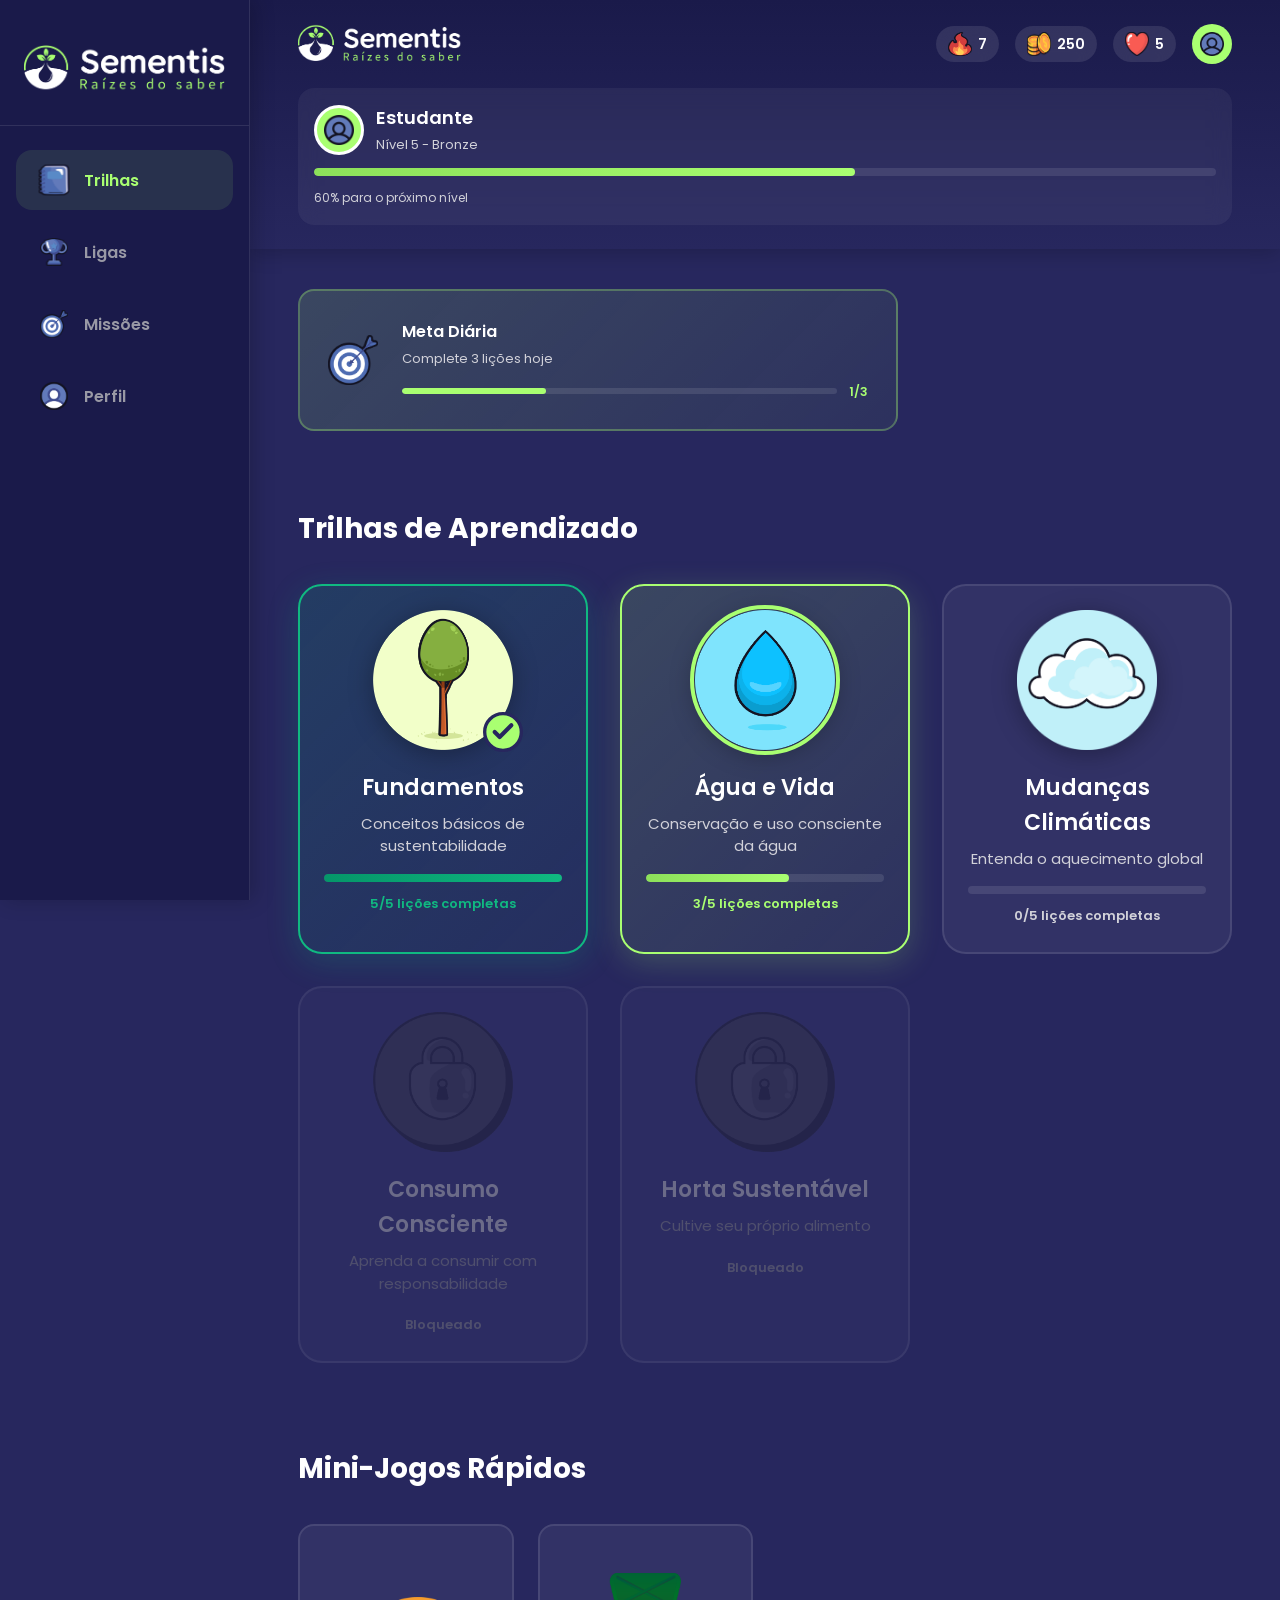
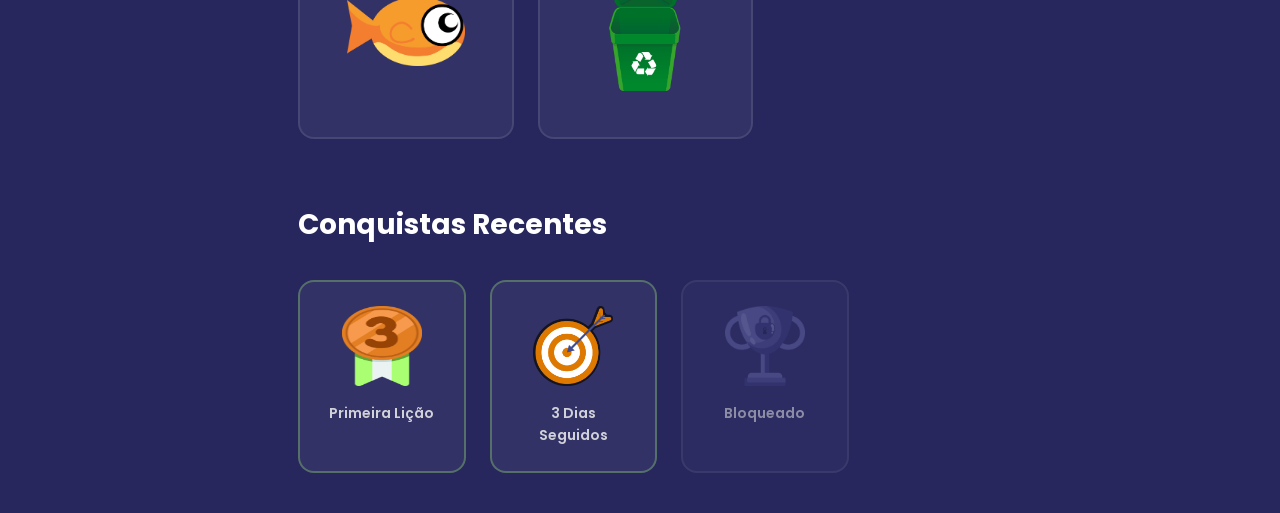
==== home.html @ 1218683c "Implement trilhas view within modules - complete navigation hierarchy Co-authored-by: wtomendes <201" ====
<!DOCTYPE html>
<html lang="pt-BR">
<head>
    <meta charset="UTF-8">
    <meta name="viewport" content="width=device-width, initial-scale=1.0">
    <title>Sementis - Trilhas de Aprendizado</title>
    <link rel="stylesheet" href="css/styles.css">
    <link rel="stylesheet" href="css/home.css">
    <link href="https://fonts.googleapis.com/css2?family=Poppins:wght@300;400;500;600;700;800&display=swap" rel="stylesheet">
</head>
<body class="home-page">
    <!-- Header -->
    <header class="home-header">
        <div class="header-top">
            <img src="assets/brand/logo_sementis_branco.png" alt="Sementis Logo" class="header-logo">
            <div class="user-stats">
                <div class="stat-item">
                    <img src="assets/icons/icone_sequencia_fogo.png" alt="Sequência" class="stat-icon">
                    <span class="stat-value">7</span>
                </div>
                <div class="stat-item">
                    <img src="assets/icons/icone_moeda.png" alt="Moedas" class="stat-icon">
                    <span class="stat-value">250</span>
                </div>
                <div class="stat-item">
                    <img src="assets/icons/icone_vida.png" alt="Vidas" class="stat-icon">
                    <span class="stat-value">5</span>
                </div>
                <button class="profile-btn">
                    <img src="assets/icons/icone_usuario.png" alt="Perfil">
                </button>
            </div>
        </div>

        <div class="user-progress">
            <div class="user-info">
                <div class="user-avatar">
                    <img src="assets/icons/icone_usuario.png" alt="Avatar">
                </div>
                <div class="user-details">
                    <h2 class="user-name">Estudante</h2>
                    <p class="user-level">Nível 5 - Bronze</p>
                </div>
            </div>
            <div class="progress-bar">
                <div class="progress-fill" style="width: 60%"></div>
            </div>
            <span class="progress-text">60% para o próximo nível</span>
        </div>
    </header>

    <!-- Main Content -->
    <main class="home-content">
        <!-- Modules View (shown when clicking Trilhas) -->
        <div class="modules-view" style="display: none;">
            <div class="modules-header">
                <button class="back-btn" onclick="showHomeView()">
                    <svg width="24" height="24" viewBox="0 0 24 24" fill="none" stroke="currentColor" stroke-width="2">
                        <path d="M19 12H5M12 19l-7-7 7-7"/>
                    </svg>
                </button>
                <h1 class="modules-title">Escolha um Módulo</h1>
            </div>
            <div class="modules-grid">
                <!-- Module 1: Básico -->
                <div class="module-card" data-module="basico">
                    <div class="module-icon-wrapper">
                        <img src="assets/tarefas/tarefa_basico1.png" alt="Básico" class="module-icon">
                    </div>
                    <h3 class="module-title">Fundamentos</h3>
                    <p class="module-description">Conceitos básicos de sustentabilidade</p>
                    <div class="module-progress">
                        <div class="module-progress-bar">
                            <div class="module-progress-fill" style="width: 100%"></div>
                        </div>
                        <span class="module-progress-text">5/5 lições completas</span>
                    </div>
                </div>

                <!-- Module 2: Água -->
                <div class="module-card active" data-module="agua">
                    <div class="module-icon-wrapper">
                        <img src="assets/tarefas/tarefa_agua.png" alt="Água" class="module-icon">
                        <div class="module-pulse"></div>
                    </div>
                    <h3 class="module-title">Água e Vida</h3>
                    <p class="module-description">Conservação e uso consciente da água</p>
                    <div class="module-progress">
                        <div class="module-progress-bar">
                            <div class="module-progress-fill" style="width: 60%"></div>
                        </div>
                        <span class="module-progress-text">3/5 lições completas</span>
                    </div>
                </div>

                <!-- Module 3: Clima -->
                <div class="module-card" data-module="clima">
                    <div class="module-icon-wrapper">
                        <img src="assets/tarefas/tarefa_clima.png" alt="Clima" class="module-icon">
                    </div>
                    <h3 class="module-title">Mudanças Climáticas</h3>
                    <p class="module-description">Entenda o aquecimento global</p>
                    <div class="module-progress">
                        <div class="module-progress-bar">
                            <div class="module-progress-fill" style="width: 0%"></div>
                        </div>
                        <span class="module-progress-text">0/5 lições completas</span>
                    </div>
                </div>

                <!-- Module 4: Consumo Consciente -->
                <div class="module-card locked" data-module="consumo">
                    <div class="module-icon-wrapper">
                        <img src="assets/tarefas/tarefa_bloqueada.png" alt="Bloqueado" class="module-icon">
                    </div>
                    <h3 class="module-title">Consumo Consciente</h3>
                    <p class="module-description">Aprenda a consumir com responsabilidade</p>
                    <div class="module-progress">
                        <span class="module-progress-text locked-text">Bloqueado</span>
                    </div>
                </div>

                <!-- Module 5: Horta -->
                <div class="module-card locked" data-module="horta">
                    <div class="module-icon-wrapper">
                        <img src="assets/tarefas/tarefa_bloqueada.png" alt="Bloqueado" class="module-icon">
                    </div>
                    <h3 class="module-title">Horta Sustentável</h3>
                    <p class="module-description">Cultive seu próprio alimento</p>
                    <div class="module-progress">
                        <span class="module-progress-text locked-text">Bloqueado</span>
                    </div>
                </div>
            </div>
        </div>

        <!-- Trilhas View (shown when clicking a module) -->
        <div class="trilhas-view" style="display: none;">
            <div class="trilhas-header">
                <button class="back-btn" onclick="showModulesView()">
                    <svg width="24" height="24" viewBox="0 0 24 24" fill="none" stroke="currentColor" stroke-width="2">
                        <path d="M19 12H5M12 19l-7-7 7-7"/>
                    </svg>
                </button>
                <h1 class="trilhas-title" id="trilhasTitle">Água e Vida</h1>
            </div>
            <p class="trilhas-subtitle">Escolha uma trilha de aprendizado</p>

            <div class="trilhas-grid" id="trilhasGrid">
                <!-- Trilhas will be dynamically loaded here based on the selected module -->
            </div>
        </div>

        <!-- Trail Detail View (shown when clicking a trilha) -->
        <div class="trail-detail-view" style="display: none;">
            <div class="trail-detail-header">
                <button class="back-btn" onclick="goBackFromTrailDetail()">
                    <svg width="24" height="24" viewBox="0 0 24 24" fill="none" stroke="currentColor" stroke-width="2">
                        <path d="M19 12H5M12 19l-7-7 7-7"/>
                    </svg>
                </button>
                <h1 class="trail-detail-title" id="trailDetailTitle">Água e Vida</h1>
            </div>

            <div class="trail-detail-content">
                <div class="trail-path-vertical">
                    <!-- Lesson 1 - Completed -->
                    <div class="lesson-item completed">
                        <div class="lesson-node">
                            <img src="assets/tarefas/tarefa_concluida.png" alt="Concluída" class="lesson-icon">
                        </div>
                        <div class="lesson-info">
                            <h3 class="lesson-title">Introdução à Água</h3>
                            <p class="lesson-description">A importância da água para a vida</p>
                            <span class="lesson-xp">+10 XP</span>
                        </div>
                    </div>

                    <div class="lesson-connector"></div>

                    <!-- Lesson 2 - Completed -->
                    <div class="lesson-item completed">
                        <div class="lesson-node">
                            <img src="assets/tarefas/tarefa_concluida.png" alt="Concluída" class="lesson-icon">
                        </div>
                        <div class="lesson-info">
                            <h3 class="lesson-title">Ciclo da Água</h3>
                            <p class="lesson-description">Como a água circula no planeta</p>
                            <span class="lesson-xp">+10 XP</span>
                        </div>
                    </div>

                    <div class="lesson-connector"></div>

                    <!-- Lesson 3 - Active -->
                    <div class="lesson-item active">
                        <div class="lesson-node pulse">
                            <img src="assets/tarefas/tarefa_agua.png" alt="Atual" class="lesson-icon">
                            <div class="lesson-pulse-ring"></div>
                        </div>
                        <div class="lesson-info">
                            <h3 class="lesson-title">Poluição da Água</h3>
                            <p class="lesson-description">Entenda os principais poluentes</p>
                            <button class="btn-lesson-continue">Continuar</button>
                        </div>
                    </div>

                    <div class="lesson-connector"></div>

                    <!-- Lesson 4 - Available -->
                    <div class="lesson-item available">
                        <div class="lesson-node">
                            <img src="assets/tarefas/tarefa_agua.png" alt="Disponível" class="lesson-icon">
                        </div>
                        <div class="lesson-info">
                            <h3 class="lesson-title">Economia de Água</h3>
                            <p class="lesson-description">Dicas práticas para economizar</p>
                            <button class="btn-lesson-start">Começar</button>
                        </div>
                    </div>

                    <div class="lesson-connector locked"></div>

                    <!-- Lesson 5 - Locked -->
                    <div class="lesson-item locked">
                        <div class="lesson-node">
                            <img src="assets/tarefas/tarefa_bloqueada.png" alt="Bloqueada" class="lesson-icon">
                        </div>
                        <div class="lesson-info">
                            <h3 class="lesson-title">Quiz Final</h3>
                            <p class="lesson-description">Teste seus conhecimentos</p>
                            <span class="lesson-locked">Bloqueada</span>
                        </div>
                    </div>
                </div>
            </div>
        </div>

        <!-- Home/Default View -->
        <div class="content-wrapper">
            <section class="daily-goal">
                <div class="goal-card">
                    <img src="assets/icons/menu_rodape_alvo.png" alt="Meta Diária" class="goal-icon">
                    <div class="goal-info">
                        <h3>Meta Diária</h3>
                        <p>Complete 3 lições hoje</p>
                        <div class="goal-progress">
                            <div class="goal-progress-bar">
                                <div class="goal-progress-fill" style="width: 33%"></div>
                            </div>
                            <span class="goal-count">1/3</span>
                        </div>
                    </div>
                </div>
            </section>

            <section class="learning-trails">
                <h2 class="section-title">Trilhas de Aprendizado</h2>

                <div class="trails-grid">
                    <!-- Trail 1: Básico (Completed) -->
                    <div class="trail-card completed" data-trail="basico">
                        <div class="trail-icon-wrapper">
                            <img src="assets/tarefas/tarefa_basico1.png" alt="Básico" class="trail-icon">
                            <div class="completion-check">
                                <svg width="40" height="40" viewBox="0 0 24 24" fill="none">
                                    <circle cx="12" cy="12" r="11" fill="#a9ff71" stroke="#27275e" stroke-width="2"/>
                                    <path d="M7 12l3 3 7-7" stroke="#27275e" stroke-width="2.5" stroke-linecap="round" stroke-linejoin="round"/>
                                </svg>
                            </div>
                        </div>
                        <h3 class="trail-title">Fundamentos</h3>
                        <p class="trail-description">Conceitos básicos de sustentabilidade</p>
                        <div class="trail-progress">
                            <div class="trail-progress-bar">
                                <div class="trail-progress-fill" style="width: 100%"></div>
                            </div>
                            <span class="trail-progress-text">5/5 lições completas</span>
                        </div>
                    </div>

                    <!-- Trail 2: Água (Active/In Progress) -->
                    <div class="trail-card active" data-trail="agua">
                        <div class="trail-icon-wrapper">
                            <img src="assets/tarefas/tarefa_agua.png" alt="Água" class="trail-icon">
                            <div class="trail-pulse"></div>
                        </div>
                        <h3 class="trail-title">Água e Vida</h3>
                        <p class="trail-description">Conservação e uso consciente da água</p>
                        <div class="trail-progress">
                            <div class="trail-progress-bar">
                                <div class="trail-progress-fill" style="width: 60%"></div>
                            </div>
                            <span class="trail-progress-text">3/5 lições completas</span>
                        </div>
                    </div>

                    <!-- Trail 3: Clima (Available) -->
                    <div class="trail-card available" data-trail="clima">
                        <div class="trail-icon-wrapper">
                            <img src="assets/tarefas/tarefa_clima.png" alt="Clima" class="trail-icon">
                        </div>
                        <h3 class="trail-title">Mudanças Climáticas</h3>
                        <p class="trail-description">Entenda o aquecimento global</p>
                        <div class="trail-progress">
                            <div class="trail-progress-bar">
                                <div class="trail-progress-fill" style="width: 0%"></div>
                            </div>
                            <span class="trail-progress-text">0/5 lições completas</span>
                        </div>
                    </div>

                    <!-- Trail 4: Consumo (Locked) -->
                    <div class="trail-card locked" data-trail="consumo">
                        <div class="trail-icon-wrapper">
                            <img src="assets/tarefas/tarefa_bloqueada.png" alt="Bloqueado" class="trail-icon">
                        </div>
                        <h3 class="trail-title">Consumo Consciente</h3>
                        <p class="trail-description">Aprenda a consumir com responsabilidade</p>
                        <div class="trail-progress">
                            <span class="trail-progress-text locked-text">Bloqueado</span>
                        </div>
                    </div>

                    <!-- Trail 5: Horta (Locked) -->
                    <div class="trail-card locked" data-trail="horta">
                        <div class="trail-icon-wrapper">
                            <img src="assets/tarefas/tarefa_bloqueada.png" alt="Bloqueado" class="trail-icon">
                        </div>
                        <h3 class="trail-title">Horta Sustentável</h3>
                        <p class="trail-description">Cultive seu próprio alimento</p>
                        <div class="trail-progress">
                            <span class="trail-progress-text locked-text">Bloqueado</span>
                        </div>
                    </div>
                </div>
            </section>

            <!-- Games Section -->
            <section class="quick-games">
                <h2 class="section-title">Mini-Jogos Rápidos</h2>
                <div class="games-grid">
                    <div class="game-quick-card">
                        <img src="assets/jogos/flappy-fish/jogo_flappy_fish_peixe.png" alt="Flappy Fish" class="game-thumb">
                        <div class="game-overlay">
                            <h3>Flappy Fish</h3>
                            <p>Desvie da poluição</p>
                        </div>
                    </div>
                    <div class="game-quick-card">
                        <img src="assets/jogos/garbage-recycle/jogo_garbage_recycle_cesto_lixo_reciclavel.png" alt="Garbage Recycle" class="game-thumb">
                        <div class="game-overlay">
                            <h3>Garbage Recycle</h3>
                            <p>Separe o lixo</p>
                        </div>
                    </div>
                </div>
            </section>

            <!-- Achievements Preview -->
            <section class="achievements-preview">
                <h2 class="section-title">Conquistas Recentes</h2>
                <div class="achievements-grid">
                    <div class="achievement-card">
                        <img src="assets/ligas/liga_medalha_bronze.png" alt="Medalha Bronze">
                        <p>Primeira Lição</p>
                    </div>
                    <div class="achievement-card">
                        <img src="assets/ligas/missao_alvo_bronze.png" alt="Missão Bronze">
                        <p>3 Dias Seguidos</p>
                    </div>
                    <div class="achievement-card locked-achievement">
                        <img src="assets/ligas/liga_trofeu_bloqueado.png" alt="Bloqueado">
                        <p>Bloqueado</p>
                    </div>
                </div>
            </section>
        </div>
    </main>

    <!-- Bottom Navigation -->
    <nav class="bottom-nav">
        <div class="sidebar-logo">
            <img src="assets/brand/logo_sementis_branco.png" alt="Sementis">
        </div>
        <div class="nav-items-wrapper">
            <button class="nav-item active">
                <img src="assets/icons/menu_rodape_tarefa.png" alt="Trilhas">
                <span>Trilhas</span>
            </button>
            <button class="nav-item">
                <img src="assets/icons/menu_rodape_trofeu_liga.png" alt="Ligas">
                <span>Ligas</span>
            </button>
            <button class="nav-item">
                <img src="assets/icons/menu_rodape_alvo.png" alt="Missões">
                <span>Missões</span>
            </button>
            <button class="nav-item">
                <img src="assets/icons/menu_rodape_usuario.png" alt="Perfil">
                <span>Perfil</span>
            </button>
        </div>
    </nav>

    <script src="js/main.js"></script>
    <script src="js/home.js"></script>
</body>
</html>
---- css/styles.css ----
/* ===== CSS Variables ===== */
:root {
    --color-primary: #27275e;
    --color-primary-dark: #1a1a4a;
    --color-primary-light: #3a3a7a;
    --color-accent: #a9ff71;
    --color-accent-dark: #8ce05a;
    --color-accent-light: #c4ff9e;
    
    --color-white: #ffffff;
    --color-gray-100: #f7f7f9;
    --color-gray-200: #e9e9ed;
    --color-gray-300: #d1d1d9;
    --color-gray-400: #9999a5;
    --color-gray-500: #6b6b78;
    --color-gray-600: #4a4a55;
    --color-gray-700: #2d2d35;
    --color-black: #0a0a0f;
    
    --color-success: #10b981;
    --color-warning: #f59e0b;
    --color-error: #ef4444;
    
    --font-family: 'Poppins', -apple-system, BlinkMacSystemFont, 'Segoe UI', Roboto, sans-serif;
    
    --shadow-sm: 0 1px 2px rgba(0, 0, 0, 0.05);
    --shadow-md: 0 4px 6px -1px rgba(0, 0, 0, 0.1), 0 2px 4px -1px rgba(0, 0, 0, 0.06);
    --shadow-lg: 0 10px 15px -3px rgba(0, 0, 0, 0.1), 0 4px 6px -2px rgba(0, 0, 0, 0.05);
    --shadow-xl: 0 20px 25px -5px rgba(0, 0, 0, 0.1), 0 10px 10px -5px rgba(0, 0, 0, 0.04);
    --shadow-glow: 0 0 20px rgba(169, 255, 113, 0.3);
    
    --radius-sm: 8px;
    --radius-md: 12px;
    --radius-lg: 16px;
    --radius-xl: 24px;
    --radius-full: 9999px;
    
    --transition-fast: 150ms ease;
    --transition-base: 300ms ease;
    --transition-slow: 500ms ease;
}

/* ===== Reset & Base ===== */
*,
*::before,
*::after {
    margin: 0;
    padding: 0;
    box-sizing: border-box;
}

html {
    scroll-behavior: smooth;
}

body {
    font-family: var(--font-family);
    font-size: 16px;
    line-height: 1.6;
    color: var(--color-white);
    background-color: var(--color-primary);
    -webkit-font-smoothing: antialiased;
    -moz-osx-font-smoothing: grayscale;
}

img {
    max-width: 100%;
    height: auto;
    display: block;
}

a {
    text-decoration: none;
    color: inherit;
    transition: color var(--transition-fast);
}

ul {
    list-style: none;
}

button {
    font-family: inherit;
    cursor: pointer;
    border: none;
    background: none;
}

input {
    font-family: inherit;
    border: none;
    outline: none;
}

/* ===== Container ===== */
.container {
    width: 100%;
    max-width: 1200px;
    margin: 0 auto;
    padding: 0 24px;
}

/* ===== Buttons ===== */
.btn {
    display: inline-flex;
    align-items: center;
    justify-content: center;
    gap: 8px;
    padding: 12px 24px;
    font-size: 14px;
    font-weight: 600;
    border-radius: var(--radius-full);
    transition: all var(--transition-base);
    cursor: pointer;
    border: 2px solid transparent;
}

.btn--primary {
    background: var(--color-accent);
    color: var(--color-primary-dark);
}

.btn--primary:hover {
    background: var(--color-accent-dark);
    box-shadow: var(--shadow-glow);
    transform: translateY(-2px);
}

.btn--outline {
    background: transparent;
    border-color: var(--color-white);
    color: var(--color-white);
}

.btn--outline:hover {
    background: var(--color-white);
    color: var(--color-primary);
}

.btn--ghost {
    background: rgba(255, 255, 255, 0.1);
    color: var(--color-white);
    border-color: transparent;
}

.btn--ghost:hover {
    background: rgba(255, 255, 255, 0.2);
}

.btn--large {
    padding: 16px 32px;
    font-size: 16px;
}

.btn--full {
    width: 100%;
}

/* ===== Section Styling ===== */
.section__header {
    text-align: center;
    margin-bottom: 60px;
}

.section__tag {
    display: inline-block;
    padding: 8px 16px;
    background: rgba(169, 255, 113, 0.1);
    color: var(--color-accent);
    font-size: 14px;
    font-weight: 600;
    border-radius: var(--radius-full);
    margin-bottom: 16px;
}

.section__title {
    font-size: clamp(28px, 5vw, 42px);
    font-weight: 700;
    line-height: 1.2;
}

.highlight {
    color: var(--color-accent);
}

/* ===== Animations ===== */
@keyframes float {
    0%, 100% {
        transform: translateY(0);
    }
    50% {
        transform: translateY(-10px);
    }
}

@keyframes pulse {
    0%, 100% {
        opacity: 1;
    }
    50% {
        opacity: 0.5;
    }
}

@keyframes slideUp {
    from {
        opacity: 0;
        transform: translateY(30px);
    }
    to {
        opacity: 1;
        transform: translateY(0);
    }
}

@keyframes fadeIn {
    from {
        opacity: 0;
    }
    to {
        opacity: 1;
    }
}

/* ===== Scrollbar ===== */
::-webkit-scrollbar {
    width: 8px;
}

::-webkit-scrollbar-track {
    background: var(--color-primary-dark);
}

::-webkit-scrollbar-thumb {
    background: var(--color-primary-light);
    border-radius: var(--radius-full);
}

::-webkit-scrollbar-thumb:hover {
    background: var(--color-gray-500);
}
---- css/home.css ----
/* ===== Home Page Styles ===== */

.home-page {
    background: var(--color-primary);
    min-height: 100vh;
    padding-bottom: 80px;
    overflow-x: hidden;
}

/* Desktop layout with sidebar */
@media (min-width: 1024px) {
    .home-page {
        display: grid;
        grid-template-columns: 250px 1fr;
        grid-template-rows: auto 1fr;
        padding-bottom: 0;
    }
}

/* ===== Header ===== */
.home-header {
    background: linear-gradient(180deg, var(--color-primary-dark) 0%, var(--color-primary) 100%);
    padding: 20px 24px;
    box-shadow: 0 4px 20px rgba(0, 0, 0, 0.2);
}

@media (min-width: 1024px) {
    .home-header {
        grid-column: 2;
        grid-row: 1;
        padding: 24px 48px;
    }
}

.header-top {
    display: flex;
    justify-content: space-between;
    align-items: center;
    margin-bottom: 24px;
}

.header-logo {
    height: 40px;
    width: auto;
}

.user-stats {
    display: flex;
    align-items: center;
    gap: 16px;
}

.stat-item {
    display: flex;
    align-items: center;
    gap: 6px;
    background: rgba(255, 255, 255, 0.1);
    padding: 6px 12px;
    border-radius: var(--radius-full);
    backdrop-filter: blur(10px);
}

.stat-icon {
    width: 24px;
    height: 24px;
}

.stat-value {
    font-size: 14px;
    font-weight: 600;
    color: var(--color-white);
}

.profile-btn {
    width: 40px;
    height: 40px;
    border-radius: 50%;
    background: var(--color-accent);
    display: flex;
    align-items: center;
    justify-content: center;
    cursor: pointer;
    transition: all var(--transition-base);
    border: 2px solid transparent;
}

.profile-btn:hover {
    transform: scale(1.05);
    border-color: var(--color-white);
}

.profile-btn img {
    width: 24px;
    height: 24px;
}

/* ===== User Progress ===== */
.user-progress {
    background: rgba(255, 255, 255, 0.05);
    padding: 16px;
    border-radius: var(--radius-lg);
    backdrop-filter: blur(10px);
}

.user-info {
    display: flex;
    align-items: center;
    gap: 12px;
    margin-bottom: 12px;
}

.user-avatar {
    width: 50px;
    height: 50px;
    border-radius: 50%;
    background: var(--color-accent);
    display: flex;
    align-items: center;
    justify-content: center;
    border: 3px solid var(--color-white);
}

.user-avatar img {
    width: 30px;
    height: 30px;
}

.user-details {
    flex: 1;
}

.user-name {
    font-size: 18px;
    font-weight: 600;
    color: var(--color-white);
    margin-bottom: 2px;
}

.user-level {
    font-size: 13px;
    color: var(--color-gray-300);
    display: flex;
    align-items: center;
    gap: 4px;
}

.progress-bar {
    width: 100%;
    height: 8px;
    background: rgba(255, 255, 255, 0.1);
    border-radius: var(--radius-full);
    overflow: hidden;
    margin-bottom: 8px;
}

.progress-fill {
    height: 100%;
    background: linear-gradient(90deg, var(--color-accent-dark), var(--color-accent));
    border-radius: var(--radius-full);
    transition: width 0.5s ease;
}

.progress-text {
    font-size: 12px;
    color: var(--color-gray-300);
}

/* ===== Main Content ===== */
.home-content {
    max-width: 800px;
    margin: 0 auto;
    padding: 24px 16px;
}

@media (min-width: 1024px) {
    .home-content {
        max-width: 1400px;
        padding: 40px 48px;
        grid-column: 2;
        grid-row: 2;
    }
}

.content-wrapper {
    display: flex;
    flex-direction: column;
    gap: 32px;
}

@media (min-width: 1024px) {
    .content-wrapper {
        gap: 48px;
    }
}

.section-title {
    font-size: 22px;
    font-weight: 700;
    color: var(--color-white);
    margin-bottom: 20px;
}

@media (min-width: 1024px) {
    .section-title {
        font-size: 28px;
        margin-bottom: 32px;
    }
}

/* ===== Daily Goal ===== */
.daily-goal {
    margin-bottom: 8px;
}

@media (min-width: 1024px) {
    .daily-goal {
        max-width: 600px;
    }
}

.goal-card {
    background: linear-gradient(135deg, rgba(169, 255, 113, 0.15), rgba(169, 255, 113, 0.05));
    border: 2px solid rgba(169, 255, 113, 0.3);
    border-radius: var(--radius-lg);
    padding: 20px;
    display: flex;
    align-items: center;
    gap: 16px;
    transition: all var(--transition-base);
}

.goal-card:hover {
    transform: translateY(-2px);
    box-shadow: 0 8px 24px rgba(169, 255, 113, 0.2);
}

@media (min-width: 1024px) {
    .goal-card {
        padding: 28px;
        gap: 24px;
    }

    .goal-card:hover {
        transform: translateY(-4px);
        box-shadow: 0 12px 32px rgba(169, 255, 113, 0.3);
        border-color: var(--color-accent);
    }
}

.goal-icon {
    width: 50px;
    height: 50px;
    flex-shrink: 0;
}

.goal-info {
    flex: 1;
}

.goal-info h3 {
    font-size: 16px;
    font-weight: 600;
    color: var(--color-white);
    margin-bottom: 4px;
}

.goal-info p {
    font-size: 13px;
    color: var(--color-gray-300);
    margin-bottom: 12px;
}

.goal-progress {
    display: flex;
    align-items: center;
    gap: 12px;
}

.goal-progress-bar {
    flex: 1;
    height: 6px;
    background: rgba(255, 255, 255, 0.1);
    border-radius: var(--radius-full);
    overflow: hidden;
}

.goal-progress-fill {
    height: 100%;
    background: var(--color-accent);
    border-radius: var(--radius-full);
    transition: width 0.5s ease;
}

.goal-count {
    font-size: 12px;
    font-weight: 600;
    color: var(--color-accent);
}

/* ===== Learning Trails - Grid Card Design ===== */
.learning-trails {
    position: relative;
    padding: 20px 0;
}

/* Trails Grid Layout */
.trails-grid {
    display: grid;
    grid-template-columns: 1fr;
    gap: 20px;
}

@media (min-width: 640px) {
    .trails-grid {
        grid-template-columns: repeat(2, 1fr);
        gap: 24px;
    }
}

@media (min-width: 1024px) {
    .trails-grid {
        grid-template-columns: repeat(3, 1fr);
        gap: 32px;
    }
}

/* Trail Card */
.trail-card {
    background: rgba(255, 255, 255, 0.05);
    border: 2px solid rgba(255, 255, 255, 0.1);
    border-radius: var(--radius-xl);
    padding: 24px;
    text-align: center;
    cursor: pointer;
    transition: all var(--transition-base);
    animation: slideUp 0.5s ease backwards;
}

.trail-card:nth-child(1) { animation-delay: 0s; }
.trail-card:nth-child(2) { animation-delay: 0.1s; }
.trail-card:nth-child(3) { animation-delay: 0.2s; }
.trail-card:nth-child(4) { animation-delay: 0.3s; }
.trail-card:nth-child(5) { animation-delay: 0.4s; }

.trail-card:hover:not(.locked) {
    transform: translateY(-8px);
    border-color: rgba(169, 255, 113, 0.4);
    box-shadow: 0 16px 48px rgba(0, 0, 0, 0.3);
}

.trail-card.completed {
    background: linear-gradient(135deg, rgba(16, 185, 129, 0.15), rgba(16, 185, 129, 0.05));
    border-color: #10b981;
    box-shadow: 0 8px 32px rgba(16, 185, 129, 0.2);
}

.trail-card.active {
    background: linear-gradient(135deg, rgba(169, 255, 113, 0.15), rgba(169, 255, 113, 0.05));
    border-color: var(--color-accent);
    box-shadow: 0 8px 32px rgba(169, 255, 113, 0.2);
}

.trail-card.locked {
    opacity: 0.6;
    cursor: not-allowed;
}

.trail-card.locked:hover {
    transform: none;
    box-shadow: none;
}

/* Trail Icon Wrapper */
.trail-icon-wrapper {
    position: relative;
    width: 120px;
    height: 120px;
    margin: 0 auto 20px;
}

@media (min-width: 768px) {
    .trail-icon-wrapper {
        width: 140px;
        height: 140px;
    }
}

.trail-icon {
    width: 100%;
    height: 100%;
    object-fit: contain;
    filter: drop-shadow(0 4px 12px rgba(0, 0, 0, 0.3));
}

.trail-card.locked .trail-icon {
    filter: grayscale(100%) opacity(0.5);
}

/* Completion Check Badge */
.completion-check {
    position: absolute;
    bottom: -10px;
    right: -10px;
    animation: checkBounce 0.6s cubic-bezier(0.68, -0.55, 0.265, 1.55) 0.3s both;
}

@keyframes checkBounce {
    0% {
        transform: scale(0);
        opacity: 0;
    }
    50% {
        transform: scale(1.2);
    }
    100% {
        transform: scale(1);
        opacity: 1;
    }
}

/* Trail Pulse Animation for Active Card */
.trail-pulse {
    position: absolute;
    top: 50%;
    left: 50%;
    transform: translate(-50%, -50%);
    width: 130px;
    height: 130px;
    border: 3px solid var(--color-accent);
    border-radius: 50%;
    animation: pulse-ring 2s ease-in-out infinite;
}

@media (min-width: 768px) {
    .trail-pulse {
        width: 150px;
        height: 150px;
        border-width: 4px;
    }
}

@keyframes pulse-ring {
    0% {
        transform: translate(-50%, -50%) scale(0.8);
        opacity: 1;
    }
    50% {
        opacity: 0.5;
    }
    100% {
        transform: translate(-50%, -50%) scale(1.3);
        opacity: 0;
    }
}

/* Trail Title */
.trail-title {
    font-size: 20px;
    font-weight: 600;
    color: var(--color-white);
    margin-bottom: 8px;
}

@media (min-width: 768px) {
    .trail-title {
        font-size: 22px;
    }
}

.trail-card.locked .trail-title {
    color: var(--color-gray-400);
}

/* Trail Description */
.trail-description {
    font-size: 14px;
    color: var(--color-gray-300);
    margin-bottom: 16px;
    line-height: 1.5;
}

@media (min-width: 768px) {
    .trail-description {
        font-size: 15px;
    }
}

.trail-card.locked .trail-description {
    color: var(--color-gray-500);
}

/* Trail Progress */
.trail-progress {
    margin-top: 16px;
}

.trail-progress-bar {
    width: 100%;
    height: 8px;
    background: rgba(255, 255, 255, 0.1);
    border-radius: var(--radius-full);
    overflow: hidden;
    margin-bottom: 8px;
}

.trail-progress-fill {
    height: 100%;
    background: linear-gradient(90deg, var(--color-accent-dark), var(--color-accent));
    border-radius: var(--radius-full);
    transition: width 0.5s ease;
}

.trail-card.completed .trail-progress-fill {
    background: linear-gradient(90deg, #059669, #10b981);
}

.trail-progress-text {
    font-size: 13px;
    font-weight: 600;
    color: var(--color-gray-300);
}

.trail-card.active .trail-progress-text {
    color: var(--color-accent);
}

.trail-card.completed .trail-progress-text {
    color: #10b981;
}

.trail-progress-text.locked-text {
    color: var(--color-gray-500);
}

/* ===== Quick Games ===== */
.quick-games {
    margin-top: 16px;
}

.games-grid {
    display: grid;
    grid-template-columns: repeat(auto-fit, minmax(150px, 1fr));
    gap: 16px;
}

@media (min-width: 1024px) {
    .games-grid {
        grid-template-columns: repeat(auto-fill, minmax(200px, 1fr));
        gap: 24px;
    }
}

.game-quick-card {
    position: relative;
    background: rgba(255, 255, 255, 0.05);
    border-radius: var(--radius-lg);
    overflow: hidden;
    cursor: pointer;
    transition: all var(--transition-base);
    aspect-ratio: 1;
    display: flex;
    align-items: center;
    justify-content: center;
    padding: 20px;
    border: 2px solid rgba(255, 255, 255, 0.1);
}

.game-quick-card:hover {
    transform: translateY(-4px);
    box-shadow: 0 8px 24px rgba(0, 0, 0, 0.3);
    border-color: rgba(169, 255, 113, 0.3);
}

@media (min-width: 1024px) {
    .game-quick-card {
        padding: 32px;
    }

    .game-quick-card:hover {
        transform: translateY(-8px);
        box-shadow: 0 16px 48px rgba(0, 0, 0, 0.4);
        border-color: var(--color-accent);
    }
}

.game-thumb {
    width: 80%;
    height: 80%;
    object-fit: contain;
    transition: transform var(--transition-base);
}

.game-quick-card:hover .game-thumb {
    transform: scale(1.1);
}

.game-overlay {
    position: absolute;
    bottom: 0;
    left: 0;
    right: 0;
    background: linear-gradient(to top, rgba(0, 0, 0, 0.8), transparent);
    padding: 12px;
    transform: translateY(100%);
    transition: transform var(--transition-base);
}

.game-quick-card:hover .game-overlay {
    transform: translateY(0);
}

.game-overlay h3 {
    font-size: 14px;
    font-weight: 600;
    color: var(--color-white);
    margin-bottom: 2px;
}

.game-overlay p {
    font-size: 11px;
    color: var(--color-gray-300);
}

/* ===== Achievements ===== */
.achievements-preview {
    margin-top: 16px;
}

.achievements-grid {
    display: grid;
    grid-template-columns: repeat(auto-fit, minmax(100px, 1fr));
    gap: 16px;
}

@media (min-width: 1024px) {
    .achievements-grid {
        grid-template-columns: repeat(auto-fill, minmax(140px, 1fr));
        gap: 24px;
    }
}

.achievement-card {
    background: rgba(255, 255, 255, 0.05);
    border: 2px solid rgba(169, 255, 113, 0.3);
    border-radius: var(--radius-lg);
    padding: 16px;
    text-align: center;
    transition: all var(--transition-base);
    cursor: pointer;
}

.achievement-card:hover {
    transform: translateY(-4px);
    border-color: var(--color-accent);
    box-shadow: 0 8px 24px rgba(169, 255, 113, 0.2);
}

@media (min-width: 1024px) {
    .achievement-card {
        padding: 24px;
    }

    .achievement-card:hover {
        transform: translateY(-6px);
        box-shadow: 0 12px 32px rgba(169, 255, 113, 0.3);
    }
}

.achievement-card.locked-achievement {
    border-color: rgba(255, 255, 255, 0.1);
    opacity: 0.6;
}

.achievement-card.locked-achievement:hover {
    transform: none;
    border-color: rgba(255, 255, 255, 0.1);
    box-shadow: none;
}

.achievement-card img {
    width: 60px;
    height: 60px;
    margin: 0 auto 12px;
}

@media (min-width: 1024px) {
    .achievement-card img {
        width: 80px;
        height: 80px;
        margin: 0 auto 16px;
    }
}

.achievement-card p {
    font-size: 12px;
    color: var(--color-gray-300);
    font-weight: 500;
}

@media (min-width: 1024px) {
    .achievement-card p {
        font-size: 14px;
        font-weight: 600;
    }
}

/* ===== Bottom Navigation ===== */
.bottom-nav {
    position: fixed;
    bottom: 0;
    left: 0;
    right: 0;
    background: var(--color-primary-dark);
    border-top: 1px solid rgba(255, 255, 255, 0.1);
    display: flex;
    justify-content: space-around;
    padding: 12px 0;
    box-shadow: 0 -4px 20px rgba(0, 0, 0, 0.2);
    z-index: 100;
}

.sidebar-logo {
    display: none;
}

.nav-items-wrapper {
    display: contents;
}

/* Desktop sidebar navigation */
@media (min-width: 1024px) {
    .bottom-nav {
        position: fixed;
        left: 0;
        top: 0;
        bottom: 0;
        right: auto;
        width: 250px;
        flex-direction: column;
        justify-content: flex-start;
        padding: 24px 0;
        border-top: none;
        border-right: 1px solid rgba(255, 255, 255, 0.1);
        box-shadow: 4px 0 20px rgba(0, 0, 0, 0.2);
        grid-column: 1;
        grid-row: 1 / 3;
    }

    .sidebar-logo {
        display: block;
        padding: 20px 24px 32px;
        border-bottom: 1px solid rgba(255, 255, 255, 0.1);
        margin-bottom: 20px;
    }

    .sidebar-logo img {
        width: 100%;
        height: auto;
    }

    .nav-items-wrapper {
        display: flex;
        flex-direction: column;
        gap: 4px;
    }
}

.nav-item {
    display: flex;
    flex-direction: column;
    align-items: center;
    gap: 4px;
    background: none;
    border: none;
    color: var(--color-gray-400);
    cursor: pointer;
    transition: all var(--transition-fast);
    padding: 8px 16px;
    border-radius: var(--radius-md);
}

@media (min-width: 1024px) {
    .nav-item {
        flex-direction: row;
        justify-content: flex-start;
        padding: 16px 24px;
        gap: 16px;
        margin: 4px 16px;
        border-radius: var(--radius-lg);
    }

    .nav-item.active {
        background: rgba(169, 255, 113, 0.1);
    }

    .nav-item:hover:not(.active) {
        background: rgba(255, 255, 255, 0.05);
    }
}

.nav-item img {
    width: 28px;
    height: 28px;
    transition: transform var(--transition-fast);
}

.nav-item span {
    font-size: 11px;
    font-weight: 500;
}

@media (min-width: 1024px) {
    .nav-item span {
        font-size: 16px;
        font-weight: 600;
    }
}

.nav-item.active {
    color: var(--color-accent);
}

.nav-item.active img {
    transform: scale(1.1);
}

.nav-item:hover:not(.active) {
    color: var(--color-white);
}

/* ===== Animations ===== */
@keyframes pulse {
    0%, 100% {
        transform: scale(1);
    }
    50% {
        transform: scale(1.05);
    }
}

@keyframes pulse-ring {
    0% {
        transform: translate(-50%, -50%) scale(0.8);
        opacity: 1;
    }
    50% {
        transform: translate(-50%, -50%) scale(1);
        opacity: 0.5;
    }
    100% {
        transform: translate(-50%, -50%) scale(0.8);
        opacity: 1;
    }
}

@keyframes bounceIn {
    0% {
        transform: scale(0);
        opacity: 0;
    }
    50% {
        transform: scale(1.2);
    }
    100% {
        transform: scale(1);
        opacity: 1;
    }
}

@keyframes slideUp {
    from {
        opacity: 0;
        transform: translateY(30px);
    }
    to {
        opacity: 1;
        transform: translateY(0);
    }
}

/* ===== Responsive Design ===== */
/* Tablet landscape */
@media (min-width: 768px) and (max-width: 1023px) {
    .home-content {
        max-width: 900px;
        padding: 32px 24px;
    }

    .trail-path {
        display: grid;
        grid-template-columns: repeat(2, 1fr);
        gap: 20px;
    }

    .trail-item {
        flex-direction: column;
        background: rgba(255, 255, 255, 0.05);
        border: 2px solid rgba(255, 255, 255, 0.1);
        border-radius: var(--radius-lg);
        padding: 24px;
        gap: 16px;
    }

    .trail-item:hover {
        transform: translateY(-4px);
        box-shadow: 0 12px 32px rgba(0, 0, 0, 0.3);
        border-color: rgba(169, 255, 113, 0.3);
    }

    .trail-item.active {
        background: linear-gradient(135deg, rgba(169, 255, 113, 0.1), rgba(169, 255, 113, 0.05));
        border-color: var(--color-accent);
    }

    .trail-connector {
        display: none;
    }

    .trail-node {
        width: 100px;
        height: 100px;
        margin: 0 auto;
    }

    .trail-info {
        text-align: center;
        padding: 0;
    }

    .trail-title {
        font-size: 20px;
        margin-bottom: 8px;
    }

    .trail-description {
        font-size: 14px;
        margin-bottom: 16px;
    }

    .progress-bar-small {
        max-width: 100%;
        margin: 0 auto 10px;
    }

    .games-grid {
        grid-template-columns: repeat(3, 1fr);
        gap: 20px;
    }

    .achievements-grid {
        grid-template-columns: repeat(4, 1fr);
        gap: 20px;
    }

    .section-title {
        font-size: 24px;
        margin-bottom: 24px;
    }
}

/* Mobile */
@media (max-width: 768px) {
    .home-header {
        padding: 16px 16px;
    }

    .header-logo {
        height: 32px;
    }

    .user-stats {
        gap: 8px;
    }

    .stat-item {
        padding: 4px 8px;
    }

    .stat-icon {
        width: 20px;
        height: 20px;
    }

    .stat-value {
        font-size: 12px;
    }

    .profile-btn {
        width: 36px;
        height: 36px;
    }

    .profile-btn img {
        width: 20px;
        height: 20px;
    }

    .user-avatar {
        width: 45px;
        height: 45px;
    }

    .user-avatar img {
        width: 26px;
        height: 26px;
    }

    .user-name {
        font-size: 16px;
    }

    .user-level {
        font-size: 12px;
    }

    .section-title {
        font-size: 20px;
    }

    .trail-item {
        gap: 16px;
        padding: 16px 0;
    }

    .trail-node {
        width: 70px;
        height: 70px;
    }

    .trail-connector {
        left: 34px;
    }

    .trail-connector:first-of-type {
        top: 70px;
    }

    .complete-badge {
        width: 28px;
        height: 28px;
    }

    .active-indicator {
        width: 80px;
        height: 80px;
    }

    .trail-title {
        font-size: 16px;
    }

    .trail-description {
        font-size: 12px;
    }

    .games-grid {
        grid-template-columns: repeat(2, 1fr);
    }

    .achievements-grid {
        grid-template-columns: repeat(3, 1fr);
    }

    .achievement-card img {
        width: 50px;
        height: 50px;
    }

    .nav-item img {
        width: 32px;
        height: 32px;
    }

    .nav-item span {
        font-size: 11px;
    }

    .nav-item {
        padding: 8px 12px;
    }
}

@media (max-width: 480px) {
    .user-stats {
        gap: 6px;
    }

    .stat-item {
        padding: 4px 6px;
        gap: 4px;
    }

    .stat-value {
        font-size: 11px;
    }

    .goal-card {
        flex-direction: column;
        text-align: center;
        padding: 16px;
    }

    .trail-node {
        width: 60px;
        height: 60px;
    }

    .trail-connector {
        left: 29px;
    }

    .trail-connector:first-of-type {
        top: 60px;
    }

    .complete-badge {
        width: 24px;
        height: 24px;
    }

    .active-indicator {
        width: 70px;
        height: 70px;
    }

    .nav-item img {
        width: 30px;
        height: 30px;
    }

    .nav-item span {
        font-size: 10px;
    }
}

/* ===== Modules View ===== */
.modules-view {
    animation: fadeIn 0.3s ease;
}

.modules-header {
    display: flex;
    align-items: center;
    gap: 16px;
    margin-bottom: 32px;
}

.back-btn {
    width: 44px;
    height: 44px;
    border-radius: 50%;
    background: rgba(255, 255, 255, 0.1);
    border: 2px solid rgba(255, 255, 255, 0.2);
    display: flex;
    align-items: center;
    justify-content: center;
    cursor: pointer;
    transition: all var(--transition-base);
    color: var(--color-white);
}

.back-btn:hover {
    background: rgba(255, 255, 255, 0.2);
    border-color: var(--color-accent);
    transform: translateX(-4px);
}

.modules-title,
.trail-detail-title {
    font-size: 24px;
    font-weight: 700;
    color: var(--color-white);
    flex: 1;
}

@media (min-width: 768px) {
    .modules-title,
    .trail-detail-title {
        font-size: 32px;
    }
}

.modules-grid {
    display: grid;
    grid-template-columns: 1fr;
    gap: 20px;
}

@media (min-width: 640px) {
    .modules-grid {
        grid-template-columns: repeat(2, 1fr);
        gap: 24px;
    }
}

@media (min-width: 1024px) {
    .modules-grid {
        grid-template-columns: repeat(3, 1fr);
        gap: 32px;
    }
}

.module-card {
    background: rgba(255, 255, 255, 0.05);
    border: 2px solid rgba(255, 255, 255, 0.1);
    border-radius: var(--radius-xl);
    padding: 24px;
    text-align: center;
    cursor: pointer;
    transition: all var(--transition-base);
    animation: slideUp 0.5s ease backwards;
}

.module-card:nth-child(2) { animation-delay: 0.1s; }
.module-card:nth-child(3) { animation-delay: 0.2s; }
.module-card:nth-child(4) { animation-delay: 0.3s; }
.module-card:nth-child(5) { animation-delay: 0.4s; }

.module-card:hover:not(.locked) {
    transform: translateY(-8px);
    border-color: rgba(169, 255, 113, 0.4);
    box-shadow: 0 16px 48px rgba(0, 0, 0, 0.3);
}

.module-card.active {
    background: linear-gradient(135deg, rgba(169, 255, 113, 0.15), rgba(169, 255, 113, 0.05));
    border-color: var(--color-accent);
    box-shadow: 0 8px 32px rgba(169, 255, 113, 0.2);
}

.module-card.locked {
    opacity: 0.6;
    cursor: not-allowed;
}

.module-card.locked:hover {
    transform: none;
    box-shadow: none;
}

.module-icon-wrapper {
    position: relative;
    width: 120px;
    height: 120px;
    margin: 0 auto 20px;
}

@media (min-width: 768px) {
    .module-icon-wrapper {
        width: 140px;
        height: 140px;
    }
}

.module-icon {
    width: 100%;
    height: 100%;
    object-fit: contain;
    filter: drop-shadow(0 4px 12px rgba(0, 0, 0, 0.3));
}

.module-card.locked .module-icon {
    filter: grayscale(100%) opacity(0.5);
}

.module-pulse {
    position: absolute;
    top: 50%;
    left: 50%;
    transform: translate(-50%, -50%);
    width: 130px;
    height: 130px;
    border: 3px solid var(--color-accent);
    border-radius: 50%;
    animation: pulse-ring 2s ease-in-out infinite;
}

@media (min-width: 768px) {
    .module-pulse {
        width: 150px;
        height: 150px;
        border-width: 4px;
    }
}

.module-title {
    font-size: 20px;
    font-weight: 600;
    color: var(--color-white);
    margin-bottom: 8px;
}

@media (min-width: 768px) {
    .module-title {
        font-size: 22px;
    }
}

.module-card.locked .module-title {
    color: var(--color-gray-400);
}

.module-description {
    font-size: 14px;
    color: var(--color-gray-300);
    margin-bottom: 16px;
    line-height: 1.5;
}

@media (min-width: 768px) {
    .module-description {
        font-size: 15px;
    }
}

.module-card.locked .module-description {
    color: var(--color-gray-500);
}

.module-progress {
    margin-top: 16px;
}

.module-progress-bar {
    width: 100%;
    height: 8px;
    background: rgba(255, 255, 255, 0.1);
    border-radius: var(--radius-full);
    overflow: hidden;
    margin-bottom: 8px;
}

.module-progress-fill {
    height: 100%;
    background: linear-gradient(90deg, var(--color-accent-dark), var(--color-accent));
    border-radius: var(--radius-full);
    transition: width 0.5s ease;
}

.module-progress-text {
    font-size: 13px;
    font-weight: 600;
    color: var(--color-gray-300);
}

.module-card.active .module-progress-text {
    color: var(--color-accent);
}

.module-progress-text.locked-text {
    color: var(--color-gray-500);
}

/* ===== Trilhas View ===== */
.trilhas-view {
    animation: fadeIn 0.3s ease;
}

.trilhas-header {
    display: flex;
    align-items: center;
    gap: 16px;
    margin-bottom: 16px;
}

.trilhas-title {
    font-size: 24px;
    font-weight: 700;
    color: var(--color-white);
    flex: 1;
}

@media (min-width: 768px) {
    .trilhas-title {
        font-size: 32px;
    }
}

.trilhas-subtitle {
    font-size: 14px;
    color: var(--color-gray-300);
    margin-bottom: 32px;
}

@media (min-width: 768px) {
    .trilhas-subtitle {
        font-size: 16px;
    }
}

.trilhas-grid {
    display: grid;
    grid-template-columns: 1fr;
    gap: 20px;
}

@media (min-width: 640px) {
    .trilhas-grid {
        grid-template-columns: repeat(2, 1fr);
        gap: 24px;
    }
}

@media (min-width: 1024px) {
    .trilhas-grid {
        grid-template-columns: repeat(3, 1fr);
        gap: 32px;
    }
}

.trilha-card {
    background: rgba(255, 255, 255, 0.05);
    border: 2px solid rgba(255, 255, 255, 0.1);
    border-radius: var(--radius-xl);
    padding: 24px;
    text-align: center;
    cursor: pointer;
    transition: all var(--transition-base);
    animation: slideUp 0.5s ease backwards;
}

.trilha-card:nth-child(1) { animation-delay: 0s; }
.trilha-card:nth-child(2) { animation-delay: 0.1s; }
.trilha-card:nth-child(3) { animation-delay: 0.2s; }
.trilha-card:nth-child(4) { animation-delay: 0.3s; }
.trilha-card:nth-child(5) { animation-delay: 0.4s; }

.trilha-card:hover:not(.locked) {
    transform: translateY(-8px);
    border-color: rgba(169, 255, 113, 0.4);
    box-shadow: 0 16px 48px rgba(0, 0, 0, 0.3);
}

.trilha-card.completed {
    background: linear-gradient(135deg, rgba(169, 255, 113, 0.2), rgba(169, 255, 113, 0.05));
    border-color: var(--color-accent);
}

.trilha-card.active {
    background: linear-gradient(135deg, rgba(169, 255, 113, 0.15), rgba(169, 255, 113, 0.05));
    border-color: var(--color-accent);
    box-shadow: 0 8px 32px rgba(169, 255, 113, 0.2);
}

.trilha-card.locked {
    opacity: 0.6;
    cursor: not-allowed;
}

.trilha-card.locked:hover {
    transform: none;
}

.trilha-icon-wrapper {
    position: relative;
    width: 100px;
    height: 100px;
    margin: 0 auto 20px;
}

@media (min-width: 768px) {
    .trilha-icon-wrapper {
        width: 120px;
        height: 120px;
    }
}

.trilha-icon {
    width: 100%;
    height: 100%;
    object-fit: contain;
    filter: drop-shadow(0 4px 12px rgba(0, 0, 0, 0.3));
}

.trilha-pulse {
    position: absolute;
    top: 0;
    left: 0;
    width: 100%;
    height: 100%;
    border-radius: 50%;
    background: var(--color-accent);
    opacity: 0.5;
    animation: pulse 2s ease-in-out infinite;
}

.trilha-completion-check {
    position: absolute;
    bottom: -5px;
    right: -5px;
    width: 40px;
    height: 40px;
}

.trilha-title-text {
    font-size: 18px;
    font-weight: 600;
    color: var(--color-white);
    margin-bottom: 8px;
}

@media (min-width: 768px) {
    .trilha-title-text {
        font-size: 20px;
    }
}

.trilha-description {
    font-size: 13px;
    color: var(--color-gray-300);
    margin-bottom: 16px;
    line-height: 1.5;
}

@media (min-width: 768px) {
    .trilha-description {
        font-size: 14px;
    }
}

.trilha-progress {
    margin-top: 16px;
}

.trilha-progress-bar {
    width: 100%;
    height: 8px;
    background: rgba(255, 255, 255, 0.1);
    border-radius: var(--radius-full);
    overflow: hidden;
    margin-bottom: 8px;
}

.trilha-progress-fill {
    height: 100%;
    background: linear-gradient(90deg, var(--color-accent-dark), var(--color-accent));
    border-radius: var(--radius-full);
    transition: width 0.5s ease;
}

.trilha-progress-text {
    font-size: 13px;
    font-weight: 600;
    color: var(--color-gray-300);
}

.trilha-card.active .trilha-progress-text {
    color: var(--color-accent);
}

.trilha-progress-text.locked-text {
    color: var(--color-gray-500);
}

/* ===== Trail Detail View ===== */
.trail-detail-view {
    animation: fadeIn 0.3s ease;
}

.trail-detail-header {
    display: flex;
    align-items: center;
    gap: 16px;
    margin-bottom: 32px;
}

.trail-detail-content {
    max-width: 700px;
    margin: 0 auto;
}

.trail-path-vertical {
    display: flex;
    flex-direction: column;
    gap: 0;
    position: relative;
}

.lesson-item {
    display: flex;
    gap: 20px;
    position: relative;
    padding: 20px 0;
    animation: slideUp 0.5s ease backwards;
}

.lesson-item:nth-child(3) { animation-delay: 0.1s; }
.lesson-item:nth-child(5) { animation-delay: 0.2s; }
.lesson-item:nth-child(7) { animation-delay: 0.3s; }
.lesson-item:nth-child(9) { animation-delay: 0.4s; }

@media (min-width: 768px) {
    .lesson-item {
        gap: 28px;
        padding: 24px 0;
    }
}

.lesson-node {
    position: relative;
    width: 80px;
    height: 80px;
    flex-shrink: 0;
    display: flex;
    align-items: center;
    justify-content: center;
}

@media (min-width: 768px) {
    .lesson-node {
        width: 100px;
        height: 100px;
    }
}

.lesson-icon {
    width: 100%;
    height: 100%;
    object-fit: contain;
    filter: drop-shadow(0 4px 12px rgba(0, 0, 0, 0.3));
    transition: transform var(--transition-base);
}

.lesson-item:hover:not(.locked) .lesson-icon {
    transform: scale(1.05);
}

.lesson-item.locked .lesson-icon {
    filter: grayscale(100%) opacity(0.5);
}

.lesson-item.active .lesson-node {
    animation: pulse 2s ease-in-out infinite;
}

.lesson-pulse-ring {
    position: absolute;
    top: 50%;
    left: 50%;
    transform: translate(-50%, -50%);
    width: 90px;
    height: 90px;
    border: 3px solid var(--color-accent);
    border-radius: 50%;
    animation: pulse-ring 2s ease-in-out infinite;
}

@media (min-width: 768px) {
    .lesson-pulse-ring {
        width: 110px;
        height: 110px;
        border-width: 4px;
    }
}

.lesson-connector {
    position: absolute;
    left: 39px;
    width: 2px;
    height: 100%;
    background: linear-gradient(180deg, var(--color-accent), var(--color-accent-dark));
    z-index: -1;
}

@media (min-width: 768px) {
    .lesson-connector {
        left: 49px;
    }
}

.lesson-connector.locked {
    background: linear-gradient(180deg, rgba(255, 255, 255, 0.2), rgba(255, 255, 255, 0.1));
}

.lesson-connector:first-of-type {
    top: 80px;
}

@media (min-width: 768px) {
    .lesson-connector:first-of-type {
        top: 100px;
    }
}

.lesson-info {
    flex: 1;
    padding: 8px 0;
}

.lesson-title {
    font-size: 18px;
    font-weight: 600;
    color: var(--color-white);
    margin-bottom: 6px;
}

@media (min-width: 768px) {
    .lesson-title {
        font-size: 20px;
        margin-bottom: 8px;
    }
}

.lesson-item.locked .lesson-title {
    color: var(--color-gray-400);
}

.lesson-description {
    font-size: 14px;
    color: var(--color-gray-300);
    margin-bottom: 12px;
    line-height: 1.5;
}

@media (min-width: 768px) {
    .lesson-description {
        font-size: 15px;
    }
}

.lesson-item.locked .lesson-description {
    color: var(--color-gray-500);
}

.lesson-xp {
    display: inline-block;
    padding: 4px 12px;
    background: rgba(169, 255, 113, 0.2);
    border: 1px solid var(--color-accent);
    border-radius: var(--radius-full);
    font-size: 12px;
    font-weight: 600;
    color: var(--color-accent);
}

.lesson-locked {
    font-size: 13px;
    font-weight: 600;
    color: var(--color-gray-500);
}

.btn-lesson-continue,
.btn-lesson-start {
    padding: 10px 24px;
    font-size: 14px;
    font-weight: 600;
    border-radius: var(--radius-full);
    cursor: pointer;
    transition: all var(--transition-base);
    border: none;
    margin-top: 8px;
}

@media (min-width: 768px) {
    .btn-lesson-continue,
    .btn-lesson-start {
        padding: 12px 28px;
        font-size: 15px;
    }
}

.btn-lesson-continue {
    background: var(--color-accent);
    color: var(--color-primary-dark);
}

.btn-lesson-continue:hover {
    background: var(--color-accent-dark);
    transform: translateY(-2px);
    box-shadow: 0 4px 12px rgba(169, 255, 113, 0.4);
}

.btn-lesson-start {
    background: rgba(255, 255, 255, 0.1);
    color: var(--color-white);
    border: 2px solid rgba(255, 255, 255, 0.2);
}

.btn-lesson-start:hover {
    background: rgba(255, 255, 255, 0.15);
    border-color: var(--color-white);
}

/* ===== Animations ===== */
@keyframes fadeIn {
    from {
        opacity: 0;
    }
    to {
        opacity: 1;
    }
}
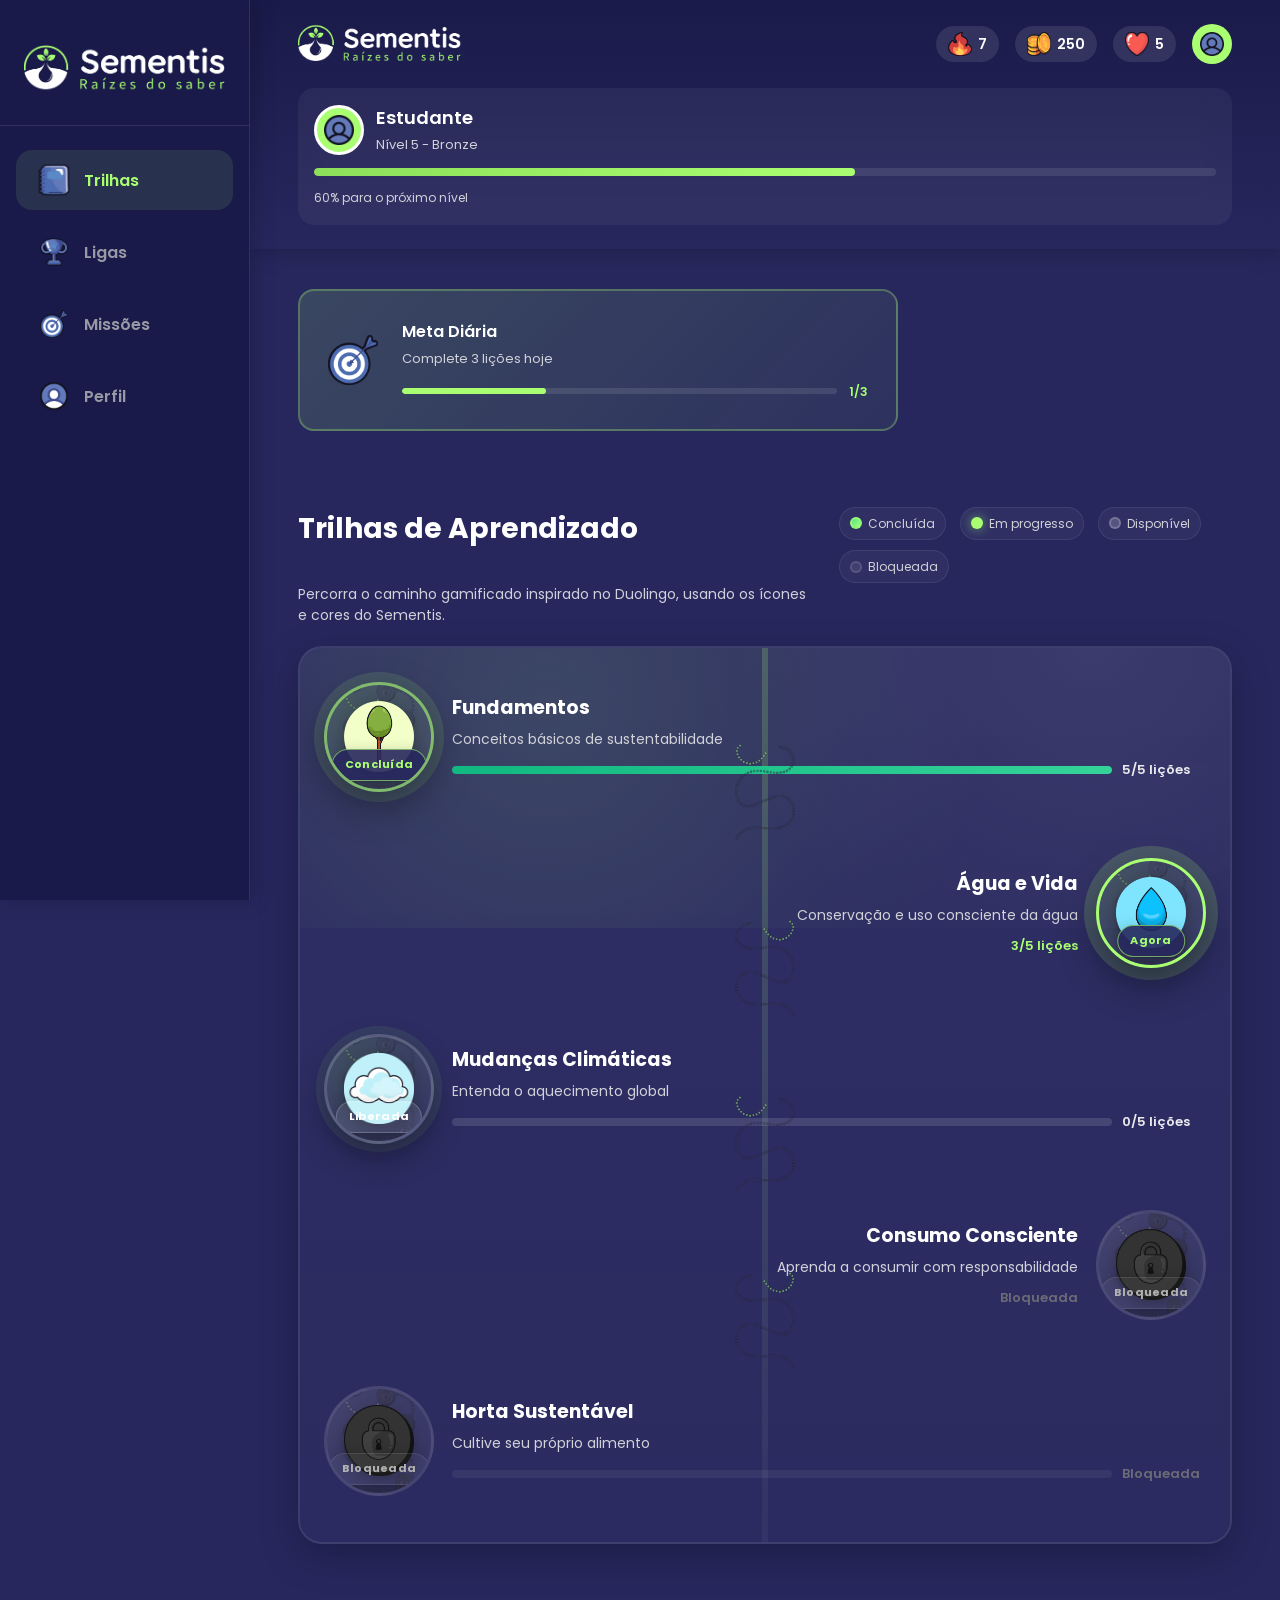
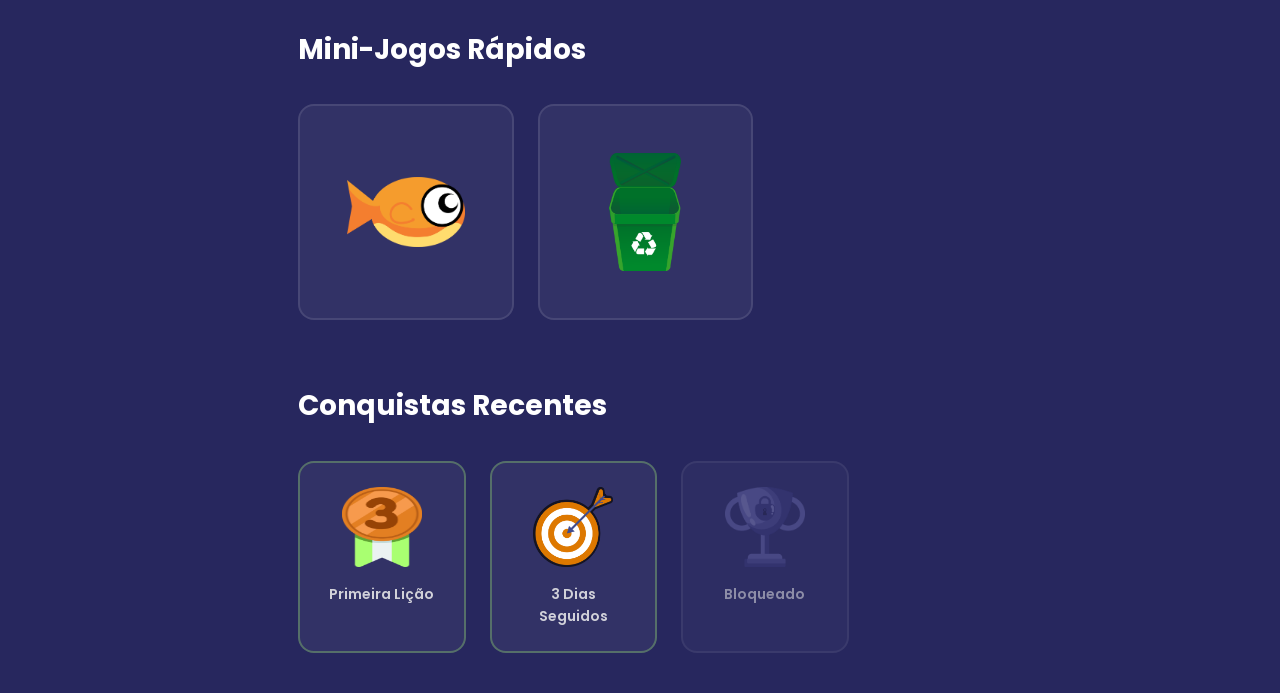
==== commit 5e01fdc2: "feat: add duolingo style trilha path" ====
--- a/home.html
+++ b/home.html
@@ -255,82 +255,98 @@
             </section>
 
             <section class="learning-trails">
-                <h2 class="section-title">Trilhas de Aprendizado</h2>
-
-                <div class="trails-grid">
-                    <!-- Trail 1: Básico (Completed) -->
-                    <div class="trail-card completed" data-trail="basico">
-                        <div class="trail-icon-wrapper">
-                            <img src="assets/tarefas/tarefa_basico1.png" alt="Básico" class="trail-icon">
-                            <div class="completion-check">
-                                <svg width="40" height="40" viewBox="0 0 24 24" fill="none">
-                                    <circle cx="12" cy="12" r="11" fill="#a9ff71" stroke="#27275e" stroke-width="2"/>
-                                    <path d="M7 12l3 3 7-7" stroke="#27275e" stroke-width="2.5" stroke-linecap="round" stroke-linejoin="round"/>
-                                </svg>
-                            </div>
-                        </div>
-                        <h3 class="trail-title">Fundamentos</h3>
-                        <p class="trail-description">Conceitos básicos de sustentabilidade</p>
-                        <div class="trail-progress">
-                            <div class="trail-progress-bar">
-                                <div class="trail-progress-fill" style="width: 100%"></div>
-                            </div>
-                            <span class="trail-progress-text">5/5 lições completas</span>
-                        </div>
-                    </div>
-
-                    <!-- Trail 2: Água (Active/In Progress) -->
-                    <div class="trail-card active" data-trail="agua">
-                        <div class="trail-icon-wrapper">
-                            <img src="assets/tarefas/tarefa_agua.png" alt="Água" class="trail-icon">
-                            <div class="trail-pulse"></div>
-                        </div>
-                        <h3 class="trail-title">Água e Vida</h3>
-                        <p class="trail-description">Conservação e uso consciente da água</p>
-                        <div class="trail-progress">
-                            <div class="trail-progress-bar">
-                                <div class="trail-progress-fill" style="width: 60%"></div>
-                            </div>
-                            <span class="trail-progress-text">3/5 lições completas</span>
-                        </div>
-                    </div>
-
-                    <!-- Trail 3: Clima (Available) -->
-                    <div class="trail-card available" data-trail="clima">
-                        <div class="trail-icon-wrapper">
-                            <img src="assets/tarefas/tarefa_clima.png" alt="Clima" class="trail-icon">
-                        </div>
-                        <h3 class="trail-title">Mudanças Climáticas</h3>
-                        <p class="trail-description">Entenda o aquecimento global</p>
-                        <div class="trail-progress">
-                            <div class="trail-progress-bar">
-                                <div class="trail-progress-fill" style="width: 0%"></div>
-                            </div>
-                            <span class="trail-progress-text">0/5 lições completas</span>
-                        </div>
-                    </div>
-
-                    <!-- Trail 4: Consumo (Locked) -->
-                    <div class="trail-card locked" data-trail="consumo">
-                        <div class="trail-icon-wrapper">
-                            <img src="assets/tarefas/tarefa_bloqueada.png" alt="Bloqueado" class="trail-icon">
-                        </div>
-                        <h3 class="trail-title">Consumo Consciente</h3>
-                        <p class="trail-description">Aprenda a consumir com responsabilidade</p>
-                        <div class="trail-progress">
-                            <span class="trail-progress-text locked-text">Bloqueado</span>
-                        </div>
-                    </div>
-
-                    <!-- Trail 5: Horta (Locked) -->
-                    <div class="trail-card locked" data-trail="horta">
-                        <div class="trail-icon-wrapper">
-                            <img src="assets/tarefas/tarefa_bloqueada.png" alt="Bloqueado" class="trail-icon">
-                        </div>
-                        <h3 class="trail-title">Horta Sustentável</h3>
-                        <p class="trail-description">Cultive seu próprio alimento</p>
-                        <div class="trail-progress">
-                            <span class="trail-progress-text locked-text">Bloqueado</span>
+                <div class="trails-header">
+                    <div>
+                        <h2 class="section-title">Trilhas de Aprendizado</h2>
+                        <p class="trail-map-subtitle">Percorra o caminho gamificado inspirado no Duolingo, usando os ícones e cores do Sementis.</p>
+                    </div>
+                    <div class="trail-legend">
+                        <span class="legend-item"><span class="legend-dot completed"></span>Concluída</span>
+                        <span class="legend-item"><span class="legend-dot active"></span>Em progresso</span>
+                        <span class="legend-item"><span class="legend-dot available"></span>Disponível</span>
+                        <span class="legend-item"><span class="legend-dot locked"></span>Bloqueada</span>
+                    </div>
+                </div>
+
+                <div class="trail-map" id="homeTrailMap">
+                    <div class="trail-step completed align-left" data-module="basico" data-trail="basico">
+                        <div class="trail-node">
+                            <img src="assets/tarefas/tarefa_basico1.png" alt="Fundamentos" class="trail-icon">
+                            <span class="trail-badge">Concluída</span>
+                        </div>
+                        <div class="trail-info">
+                            <h3 class="trail-step-title">Fundamentos</h3>
+                            <p class="trail-step-description">Conceitos básicos de sustentabilidade</p>
+                            <div class="trail-mini-progress">
+                                <div class="trail-mini-progress-bar">
+                                    <div class="trail-mini-progress-fill" style="width: 100%"></div>
+                                </div>
+                                <span class="trail-mini-progress-text">5/5 lições</span>
+                            </div>
+                        </div>
+                    </div>
+
+                    <div class="trail-step active align-right" data-module="agua" data-trail="agua">
+                        <div class="trail-node">
+                            <img src="assets/tarefas/tarefa_agua.png" alt="Água e Vida" class="trail-icon">
+                            <span class="trail-badge">Agora</span>
+                        </div>
+                        <div class="trail-info">
+                            <h3 class="trail-step-title">Água e Vida</h3>
+                            <p class="trail-step-description">Conservação e uso consciente da água</p>
+                            <div class="trail-mini-progress">
+                                <div class="trail-mini-progress-bar">
+                                    <div class="trail-mini-progress-fill" style="width: 60%"></div>
+                                </div>
+                                <span class="trail-mini-progress-text">3/5 lições</span>
+                            </div>
+                        </div>
+                    </div>
+
+                    <div class="trail-step available align-left" data-module="clima" data-trail="clima">
+                        <div class="trail-node">
+                            <img src="assets/tarefas/tarefa_clima.png" alt="Mudanças Climáticas" class="trail-icon">
+                            <span class="trail-badge neutral">Liberada</span>
+                        </div>
+                        <div class="trail-info">
+                            <h3 class="trail-step-title">Mudanças Climáticas</h3>
+                            <p class="trail-step-description">Entenda o aquecimento global</p>
+                            <div class="trail-mini-progress">
+                                <div class="trail-mini-progress-bar">
+                                    <div class="trail-mini-progress-fill" style="width: 0%"></div>
+                                </div>
+                                <span class="trail-mini-progress-text">0/5 lições</span>
+                            </div>
+                        </div>
+                    </div>
+
+                    <div class="trail-step locked align-right" data-module="consumo" data-trail="consumo">
+                        <div class="trail-node">
+                            <img src="assets/tarefas/tarefa_bloqueada.png" alt="Consumo Consciente" class="trail-icon">
+                            <span class="trail-badge locked">Bloqueada</span>
+                        </div>
+                        <div class="trail-info">
+                            <h3 class="trail-step-title">Consumo Consciente</h3>
+                            <p class="trail-step-description">Aprenda a consumir com responsabilidade</p>
+                            <div class="trail-mini-progress">
+                                <div class="trail-mini-progress-bar muted"></div>
+                                <span class="trail-mini-progress-text locked-text">Bloqueada</span>
+                            </div>
+                        </div>
+                    </div>
+
+                    <div class="trail-step locked align-left" data-module="horta" data-trail="horta">
+                        <div class="trail-node">
+                            <img src="assets/tarefas/tarefa_bloqueada.png" alt="Horta Sustentável" class="trail-icon">
+                            <span class="trail-badge locked">Bloqueada</span>
+                        </div>
+                        <div class="trail-info">
+                            <h3 class="trail-step-title">Horta Sustentável</h3>
+                            <p class="trail-step-description">Cultive seu próprio alimento</p>
+                            <div class="trail-mini-progress">
+                                <div class="trail-mini-progress-bar muted"></div>
+                                <span class="trail-mini-progress-text locked-text">Bloqueada</span>
+                            </div>
                         </div>
                     </div>
                 </div>
--- a/css/home.css
+++ b/css/home.css
@@ -297,239 +297,349 @@
     color: var(--color-accent);
 }
 
-/* ===== Learning Trails - Grid Card Design ===== */
+/* ===== Learning Trails - Path Design ===== */
 .learning-trails {
     position: relative;
     padding: 20px 0;
 }
 
-/* Trails Grid Layout */
-.trails-grid {
-    display: grid;
-    grid-template-columns: 1fr;
-    gap: 20px;
-}
-
-@media (min-width: 640px) {
-    .trails-grid {
-        grid-template-columns: repeat(2, 1fr);
+.trails-header {
+    display: flex;
+    flex-direction: column;
+    gap: 12px;
+    margin-bottom: 20px;
+}
+
+@media (min-width: 768px) {
+    .trails-header {
+        flex-direction: row;
+        justify-content: space-between;
+        align-items: flex-start;
         gap: 24px;
     }
 }
 
-@media (min-width: 1024px) {
-    .trails-grid {
-        grid-template-columns: repeat(3, 1fr);
-        gap: 32px;
-    }
-}
-
-/* Trail Card */
-.trail-card {
-    background: rgba(255, 255, 255, 0.05);
-    border: 2px solid rgba(255, 255, 255, 0.1);
-    border-radius: var(--radius-xl);
-    padding: 24px;
-    text-align: center;
-    cursor: pointer;
-    transition: all var(--transition-base);
-    animation: slideUp 0.5s ease backwards;
-}
-
-.trail-card:nth-child(1) { animation-delay: 0s; }
-.trail-card:nth-child(2) { animation-delay: 0.1s; }
-.trail-card:nth-child(3) { animation-delay: 0.2s; }
-.trail-card:nth-child(4) { animation-delay: 0.3s; }
-.trail-card:nth-child(5) { animation-delay: 0.4s; }
-
-.trail-card:hover:not(.locked) {
-    transform: translateY(-8px);
-    border-color: rgba(169, 255, 113, 0.4);
-    box-shadow: 0 16px 48px rgba(0, 0, 0, 0.3);
-}
-
-.trail-card.completed {
-    background: linear-gradient(135deg, rgba(16, 185, 129, 0.15), rgba(16, 185, 129, 0.05));
-    border-color: #10b981;
-    box-shadow: 0 8px 32px rgba(16, 185, 129, 0.2);
-}
-
-.trail-card.active {
-    background: linear-gradient(135deg, rgba(169, 255, 113, 0.15), rgba(169, 255, 113, 0.05));
-    border-color: var(--color-accent);
-    box-shadow: 0 8px 32px rgba(169, 255, 113, 0.2);
-}
-
-.trail-card.locked {
-    opacity: 0.6;
-    cursor: not-allowed;
-}
-
-.trail-card.locked:hover {
-    transform: none;
-    box-shadow: none;
-}
-
-/* Trail Icon Wrapper */
-.trail-icon-wrapper {
-    position: relative;
-    width: 120px;
-    height: 120px;
-    margin: 0 auto 20px;
-}
-
-@media (min-width: 768px) {
-    .trail-icon-wrapper {
-        width: 140px;
-        height: 140px;
-    }
-}
-
-.trail-icon {
-    width: 100%;
-    height: 100%;
-    object-fit: contain;
-    filter: drop-shadow(0 4px 12px rgba(0, 0, 0, 0.3));
-}
-
-.trail-card.locked .trail-icon {
-    filter: grayscale(100%) opacity(0.5);
-}
-
-/* Completion Check Badge */
-.completion-check {
-    position: absolute;
-    bottom: -10px;
-    right: -10px;
-    animation: checkBounce 0.6s cubic-bezier(0.68, -0.55, 0.265, 1.55) 0.3s both;
-}
-
-@keyframes checkBounce {
-    0% {
-        transform: scale(0);
-        opacity: 0;
-    }
-    50% {
-        transform: scale(1.2);
-    }
-    100% {
-        transform: scale(1);
-        opacity: 1;
-    }
-}
-
-/* Trail Pulse Animation for Active Card */
-.trail-pulse {
-    position: absolute;
-    top: 50%;
-    left: 50%;
-    transform: translate(-50%, -50%);
-    width: 130px;
-    height: 130px;
-    border: 3px solid var(--color-accent);
-    border-radius: 50%;
-    animation: pulse-ring 2s ease-in-out infinite;
-}
-
-@media (min-width: 768px) {
-    .trail-pulse {
-        width: 150px;
-        height: 150px;
-        border-width: 4px;
-    }
-}
-
-@keyframes pulse-ring {
-    0% {
-        transform: translate(-50%, -50%) scale(0.8);
-        opacity: 1;
-    }
-    50% {
-        opacity: 0.5;
-    }
-    100% {
-        transform: translate(-50%, -50%) scale(1.3);
-        opacity: 0;
-    }
-}
-
-/* Trail Title */
-.trail-title {
-    font-size: 20px;
-    font-weight: 600;
-    color: var(--color-white);
-    margin-bottom: 8px;
-}
-
-@media (min-width: 768px) {
-    .trail-title {
-        font-size: 22px;
-    }
-}
-
-.trail-card.locked .trail-title {
-    color: var(--color-gray-400);
-}
-
-/* Trail Description */
-.trail-description {
+.trail-map-subtitle {
     font-size: 14px;
     color: var(--color-gray-300);
-    margin-bottom: 16px;
+    max-width: 640px;
     line-height: 1.5;
-}
-
-@media (min-width: 768px) {
-    .trail-description {
-        font-size: 15px;
-    }
-}
-
-.trail-card.locked .trail-description {
-    color: var(--color-gray-500);
-}
-
-/* Trail Progress */
-.trail-progress {
-    margin-top: 16px;
-}
-
-.trail-progress-bar {
-    width: 100%;
+    margin-top: 6px;
+}
+
+.trail-legend {
+    display: flex;
+    align-items: center;
+    flex-wrap: wrap;
+    gap: 10px 14px;
+}
+
+.legend-item {
+    display: inline-flex;
+    align-items: center;
+    gap: 6px;
+    font-size: 12px;
+    color: var(--color-gray-300);
+    background: rgba(255, 255, 255, 0.04);
+    padding: 6px 10px;
+    border-radius: var(--radius-full);
+    border: 1px solid rgba(255, 255, 255, 0.08);
+}
+
+.legend-dot {
+    width: 12px;
+    height: 12px;
+    border-radius: 50%;
+    border: 2px solid transparent;
+    display: inline-block;
+}
+
+.legend-dot.completed { background: linear-gradient(135deg, #52e68a, #a9ff71); border-color: rgba(169, 255, 113, 0.5); }
+.legend-dot.active { background: var(--color-accent); box-shadow: 0 0 12px rgba(169, 255, 113, 0.6); }
+.legend-dot.available { background: rgba(255, 255, 255, 0.18); border-color: rgba(255, 255, 255, 0.2); }
+.legend-dot.locked { background: rgba(255, 255, 255, 0.08); border-color: rgba(255, 255, 255, 0.12); }
+
+.trail-map {
+    position: relative;
+    background: linear-gradient(180deg, rgba(255, 255, 255, 0.04), rgba(255, 255, 255, 0.02));
+    border: 2px solid rgba(255, 255, 255, 0.08);
+    border-radius: var(--radius-xl);
+    padding: 28px 14px 40px;
+    overflow: hidden;
+    box-shadow: 0 12px 38px rgba(0, 0, 0, 0.25);
+    isolation: isolate;
+}
+
+.trail-map::before {
+    content: '';
+    position: absolute;
+    inset: -40px -80px auto;
+    height: 320px;
+    background: radial-gradient(circle at 30% 30%, rgba(169, 255, 113, 0.15), transparent 55%),
+                radial-gradient(circle at 80% 10%, rgba(255, 255, 255, 0.08), transparent 40%);
+    opacity: 0.8;
+    pointer-events: none;
+    z-index: 0;
+}
+
+.trail-map::after {
+    content: '';
+    position: absolute;
+    top: 0;
+    bottom: 0;
+    left: 50%;
+    width: 6px;
+    transform: translateX(-50%);
+    background: linear-gradient(180deg, rgba(169, 255, 113, 0.4), rgba(255, 255, 255, 0.08));
+    opacity: 0.5;
+    filter: blur(0.3px);
+    z-index: 0;
+}
+
+.trail-step,
+.trilha-step {
+    position: relative;
+    display: flex;
+    align-items: center;
+    gap: 18px;
+    max-width: 920px;
+    margin: 0 auto 54px;
+    padding: 6px 10px;
+    z-index: 1;
+}
+
+.trail-step:last-child,
+.trilha-step:last-child {
+    margin-bottom: 0;
+}
+
+.trail-step.align-right,
+.trilha-step.align-right {
+    flex-direction: row-reverse;
+    text-align: right;
+}
+
+.trail-step.align-right .trail-info,
+.trilha-step.align-right .trail-info {
+    align-items: flex-end;
+}
+
+.trail-step:not(:last-child)::after,
+.trilha-step:not(:last-child)::after {
+    content: '';
+    position: absolute;
+    left: 50%;
+    bottom: -42px;
+    width: 170px;
+    height: 96px;
+    background-image: url('../assets/trilha_caminho.png');
+    background-repeat: no-repeat;
+    background-size: contain;
+    background-position: center;
+    opacity: 0.55;
+    transform: translateX(-50%);
+    pointer-events: none;
+}
+
+.trail-step.align-right:not(:last-child)::after,
+.trilha-step.align-right:not(:last-child)::after {
+    transform: translateX(-50%) scaleX(-1);
+}
+
+.trail-node {
+    position: relative;
+    width: 110px;
+    height: 110px;
+    border-radius: 50%;
+    background: radial-gradient(circle at 30% 30%, rgba(169, 255, 113, 0.18), rgba(255, 255, 255, 0.06));
+    border: 3px solid rgba(255, 255, 255, 0.15);
+    box-shadow: 0 14px 30px rgba(0, 0, 0, 0.35), 0 0 0 8px rgba(169, 255, 113, 0.08);
+    display: flex;
+    align-items: center;
+    justify-content: center;
+    overflow: hidden;
+}
+
+.trail-node::before {
+    content: '';
+    position: absolute;
+    inset: -12px;
+    background: url('../assets/trilha_completa.png') no-repeat center / contain;
+    opacity: 0.35;
+    filter: drop-shadow(0 6px 14px rgba(0, 0, 0, 0.28));
+}
+
+.trail-icon {
+    width: 68%;
+    height: 68%;
+    object-fit: contain;
+    position: relative;
+    z-index: 1;
+    filter: drop-shadow(0 4px 10px rgba(0, 0, 0, 0.35));
+}
+
+.trail-badge {
+    position: absolute;
+    bottom: 8px;
+    left: 50%;
+    transform: translateX(-50%);
+    background: rgba(39, 39, 94, 0.9);
+    color: var(--color-accent);
+    font-size: 11px;
+    font-weight: 700;
+    padding: 6px 12px;
+    border-radius: var(--radius-full);
+    border: 1px solid rgba(169, 255, 113, 0.6);
+    z-index: 1;
+    box-shadow: 0 6px 16px rgba(0, 0, 0, 0.35);
+    letter-spacing: 0.3px;
+}
+
+.trail-badge.neutral {
+    background: rgba(255, 255, 255, 0.08);
+    color: var(--color-white);
+    border-color: rgba(255, 255, 255, 0.2);
+}
+
+.trail-badge.locked {
+    background: rgba(255, 255, 255, 0.04);
+    color: var(--color-gray-300);
+    border-color: rgba(255, 255, 255, 0.12);
+}
+
+.trail-info {
+    display: flex;
+    flex-direction: column;
+    gap: 6px;
+    flex: 1;
+}
+
+.trail-step-title,
+.trilha-step-title {
+    font-size: 19px;
+    font-weight: 700;
+    color: var(--color-white);
+}
+
+.trail-step-description,
+.trilha-step-description {
+    font-size: 14px;
+    color: var(--color-gray-300);
+    line-height: 1.45;
+}
+
+.trail-mini-progress {
+    display: flex;
+    align-items: center;
+    gap: 10px;
+    margin-top: 4px;
+}
+
+.trail-mini-progress-bar {
+    flex: 1;
     height: 8px;
-    background: rgba(255, 255, 255, 0.1);
+    background: rgba(255, 255, 255, 0.12);
     border-radius: var(--radius-full);
     overflow: hidden;
-    margin-bottom: 8px;
-}
-
-.trail-progress-fill {
+    position: relative;
+}
+
+.trail-mini-progress-bar.muted {
+    background: rgba(255, 255, 255, 0.06);
+}
+
+.trail-mini-progress-fill {
     height: 100%;
     background: linear-gradient(90deg, var(--color-accent-dark), var(--color-accent));
     border-radius: var(--radius-full);
-    transition: width 0.5s ease;
-}
-
-.trail-card.completed .trail-progress-fill {
-    background: linear-gradient(90deg, #059669, #10b981);
-}
-
-.trail-progress-text {
+    box-shadow: 0 0 12px rgba(169, 255, 113, 0.4);
+}
+
+.trail-mini-progress-text {
     font-size: 13px;
     font-weight: 600;
-    color: var(--color-gray-300);
-}
-
-.trail-card.active .trail-progress-text {
+    color: var(--color-gray-200);
+    min-width: 84px;
+}
+
+.trail-mini-progress-text.locked-text {
+    color: var(--color-gray-500);
+}
+
+.trail-step.completed .trail-node,
+.trilha-step.completed .trail-node {
+    border-color: rgba(169, 255, 113, 0.6);
+    box-shadow: 0 14px 38px rgba(0, 0, 0, 0.38), 0 0 0 10px rgba(169, 255, 113, 0.12);
+}
+
+.trail-step.completed .trail-mini-progress-fill,
+.trilha-step.completed .trail-mini-progress-fill {
+    background: linear-gradient(90deg, #10b981, #34d399);
+}
+
+.trail-step.active .trail-node,
+.trilha-step.active .trail-node {
+    border-color: var(--color-accent);
+    box-shadow: 0 16px 38px rgba(0, 0, 0, 0.42), 0 0 0 12px rgba(169, 255, 113, 0.18);
+}
+
+.trail-step.active .trail-node::after,
+.trilha-step.active .trail-node::after {
+    content: '';
+    position: absolute;
+    inset: -6px;
+    border: 2px solid rgba(169, 255, 113, 0.4);
+    border-radius: 50%;
+    animation: pulse 2s ease-in-out infinite;
+}
+
+.trail-step.active .trail-mini-progress-text,
+.trilha-step.active .trail-mini-progress-text {
     color: var(--color-accent);
 }
 
-.trail-card.completed .trail-progress-text {
-    color: #10b981;
-}
-
-.trail-progress-text.locked-text {
-    color: var(--color-gray-500);
+.trail-step.locked,
+.trilha-step.locked {
+    opacity: 0.7;
+}
+
+.trail-step.locked .trail-node,
+.trilha-step.locked .trail-node {
+    filter: grayscale(1) brightness(0.85);
+    border-color: rgba(255, 255, 255, 0.08);
+    box-shadow: none;
+}
+
+.trail-step.locked .trail-info,
+.trilha-step.locked .trail-info {
+    color: var(--color-gray-400);
+}
+
+@media (max-width: 768px) {
+    .trail-step,
+    .trilha-step {
+        align-items: flex-start;
+        gap: 14px;
+        margin-bottom: 40px;
+    }
+
+    .trail-step.align-right,
+    .trilha-step.align-right {
+        flex-direction: row;
+        text-align: left;
+    }
+
+    .trail-step:not(:last-child)::after,
+    .trilha-step:not(:last-child)::after {
+        width: 120px;
+        height: 70px;
+        bottom: -34px;
+    }
+
+    .trail-map::after {
+        width: 4px;
+        opacity: 0.35;
+    }
 }
 
 /* ===== Quick Games ===== */
@@ -886,60 +996,29 @@
         padding: 32px 24px;
     }
 
-    .trail-path {
-        display: grid;
-        grid-template-columns: repeat(2, 1fr);
-        gap: 20px;
-    }
-
-    .trail-item {
-        flex-direction: column;
-        background: rgba(255, 255, 255, 0.05);
-        border: 2px solid rgba(255, 255, 255, 0.1);
-        border-radius: var(--radius-lg);
-        padding: 24px;
+    .trail-step,
+    .trilha-step {
+        margin-bottom: 48px;
         gap: 16px;
-    }
-
-    .trail-item:hover {
-        transform: translateY(-4px);
-        box-shadow: 0 12px 32px rgba(0, 0, 0, 0.3);
-        border-color: rgba(169, 255, 113, 0.3);
-    }
-
-    .trail-item.active {
-        background: linear-gradient(135deg, rgba(169, 255, 113, 0.1), rgba(169, 255, 113, 0.05));
-        border-color: var(--color-accent);
-    }
-
-    .trail-connector {
-        display: none;
     }
 
     .trail-node {
         width: 100px;
         height: 100px;
-        margin: 0 auto;
-    }
-
-    .trail-info {
-        text-align: center;
-        padding: 0;
-    }
-
-    .trail-title {
+    }
+
+    .trail-step-title,
+    .trilha-step-title {
         font-size: 20px;
-        margin-bottom: 8px;
-    }
-
-    .trail-description {
+    }
+
+    .trail-step-description,
+    .trilha-step-description {
         font-size: 14px;
-        margin-bottom: 16px;
-    }
-
-    .progress-bar-small {
-        max-width: 100%;
-        margin: 0 auto 10px;
+    }
+
+    .trail-map::after {
+        width: 5px;
     }
 
     .games-grid {
@@ -1017,40 +1096,24 @@
         font-size: 20px;
     }
 
-    .trail-item {
-        gap: 16px;
-        padding: 16px 0;
+    .trail-step,
+    .trilha-step {
+        margin-bottom: 36px;
     }
 
     .trail-node {
-        width: 70px;
-        height: 70px;
-    }
-
-    .trail-connector {
-        left: 34px;
-    }
-
-    .trail-connector:first-of-type {
-        top: 70px;
-    }
-
-    .complete-badge {
-        width: 28px;
-        height: 28px;
-    }
-
-    .active-indicator {
-        width: 80px;
-        height: 80px;
-    }
-
-    .trail-title {
-        font-size: 16px;
-    }
-
-    .trail-description {
-        font-size: 12px;
+        width: 88px;
+        height: 88px;
+    }
+
+    .trail-step-title,
+    .trilha-step-title {
+        font-size: 18px;
+    }
+
+    .trail-step-description,
+    .trilha-step-description {
+        font-size: 13px;
     }
 
     .games-grid {
@@ -1100,27 +1163,24 @@
         padding: 16px;
     }
 
+    .trail-step,
+    .trilha-step {
+        margin-bottom: 30px;
+    }
+
     .trail-node {
-        width: 60px;
-        height: 60px;
-    }
-
-    .trail-connector {
-        left: 29px;
-    }
-
-    .trail-connector:first-of-type {
-        top: 60px;
-    }
-
-    .complete-badge {
-        width: 24px;
-        height: 24px;
-    }
-
-    .active-indicator {
-        width: 70px;
-        height: 70px;
+        width: 76px;
+        height: 76px;
+    }
+
+    .trail-step-title,
+    .trilha-step-title {
+        font-size: 17px;
+    }
+
+    .trail-step-description,
+    .trilha-step-description {
+        font-size: 12px;
     }
 
     .nav-item img {
@@ -1389,167 +1449,21 @@
 }
 
 .trilhas-grid {
-    display: grid;
-    grid-template-columns: 1fr;
-    gap: 20px;
-}
-
-@media (min-width: 640px) {
-    .trilhas-grid {
-        grid-template-columns: repeat(2, 1fr);
-        gap: 24px;
-    }
-}
-
-@media (min-width: 1024px) {
-    .trilhas-grid {
-        grid-template-columns: repeat(3, 1fr);
-        gap: 32px;
-    }
-}
-
-.trilha-card {
-    background: rgba(255, 255, 255, 0.05);
-    border: 2px solid rgba(255, 255, 255, 0.1);
-    border-radius: var(--radius-xl);
-    padding: 24px;
-    text-align: center;
-    cursor: pointer;
-    transition: all var(--transition-base);
-    animation: slideUp 0.5s ease backwards;
-}
-
-.trilha-card:nth-child(1) { animation-delay: 0s; }
-.trilha-card:nth-child(2) { animation-delay: 0.1s; }
-.trilha-card:nth-child(3) { animation-delay: 0.2s; }
-.trilha-card:nth-child(4) { animation-delay: 0.3s; }
-.trilha-card:nth-child(5) { animation-delay: 0.4s; }
-
-.trilha-card:hover:not(.locked) {
-    transform: translateY(-8px);
-    border-color: rgba(169, 255, 113, 0.4);
-    box-shadow: 0 16px 48px rgba(0, 0, 0, 0.3);
-}
-
-.trilha-card.completed {
-    background: linear-gradient(135deg, rgba(169, 255, 113, 0.2), rgba(169, 255, 113, 0.05));
-    border-color: var(--color-accent);
-}
-
-.trilha-card.active {
-    background: linear-gradient(135deg, rgba(169, 255, 113, 0.15), rgba(169, 255, 113, 0.05));
-    border-color: var(--color-accent);
-    box-shadow: 0 8px 32px rgba(169, 255, 113, 0.2);
-}
-
-.trilha-card.locked {
-    opacity: 0.6;
-    cursor: not-allowed;
-}
-
-.trilha-card.locked:hover {
-    transform: none;
-}
-
-.trilha-icon-wrapper {
-    position: relative;
-    width: 100px;
-    height: 100px;
-    margin: 0 auto 20px;
-}
-
-@media (min-width: 768px) {
-    .trilha-icon-wrapper {
-        width: 120px;
-        height: 120px;
-    }
-}
-
-.trilha-icon {
-    width: 100%;
-    height: 100%;
-    object-fit: contain;
-    filter: drop-shadow(0 4px 12px rgba(0, 0, 0, 0.3));
-}
-
-.trilha-pulse {
-    position: absolute;
-    top: 0;
-    left: 0;
-    width: 100%;
-    height: 100%;
-    border-radius: 50%;
-    background: var(--color-accent);
-    opacity: 0.5;
-    animation: pulse 2s ease-in-out infinite;
-}
-
-.trilha-completion-check {
-    position: absolute;
-    bottom: -5px;
-    right: -5px;
-    width: 40px;
-    height: 40px;
-}
-
-.trilha-title-text {
-    font-size: 18px;
-    font-weight: 600;
-    color: var(--color-white);
-    margin-bottom: 8px;
-}
-
-@media (min-width: 768px) {
-    .trilha-title-text {
-        font-size: 20px;
-    }
-}
-
-.trilha-description {
-    font-size: 13px;
-    color: var(--color-gray-300);
-    margin-bottom: 16px;
-    line-height: 1.5;
-}
-
-@media (min-width: 768px) {
-    .trilha-description {
-        font-size: 14px;
-    }
-}
-
-.trilha-progress {
-    margin-top: 16px;
-}
-
-.trilha-progress-bar {
-    width: 100%;
-    height: 8px;
-    background: rgba(255, 255, 255, 0.1);
-    border-radius: var(--radius-full);
-    overflow: hidden;
-    margin-bottom: 8px;
-}
-
-.trilha-progress-fill {
-    height: 100%;
-    background: linear-gradient(90deg, var(--color-accent-dark), var(--color-accent));
-    border-radius: var(--radius-full);
-    transition: width 0.5s ease;
-}
-
-.trilha-progress-text {
-    font-size: 13px;
-    font-weight: 600;
-    color: var(--color-gray-300);
-}
-
-.trilha-card.active .trilha-progress-text {
-    color: var(--color-accent);
-}
-
-.trilha-progress-text.locked-text {
-    color: var(--color-gray-500);
+    display: flex;
+    flex-direction: column;
+    gap: 0;
+}
+
+.trilhas-view .trail-map {
+    margin-top: 8px;
+}
+
+.trilhas-view .trilha-step {
+    margin-bottom: 48px;
+}
+
+.trilhas-view .trilha-step:last-child {
+    margin-bottom: 0;
 }
 
 /* ===== Trail Detail View ===== */
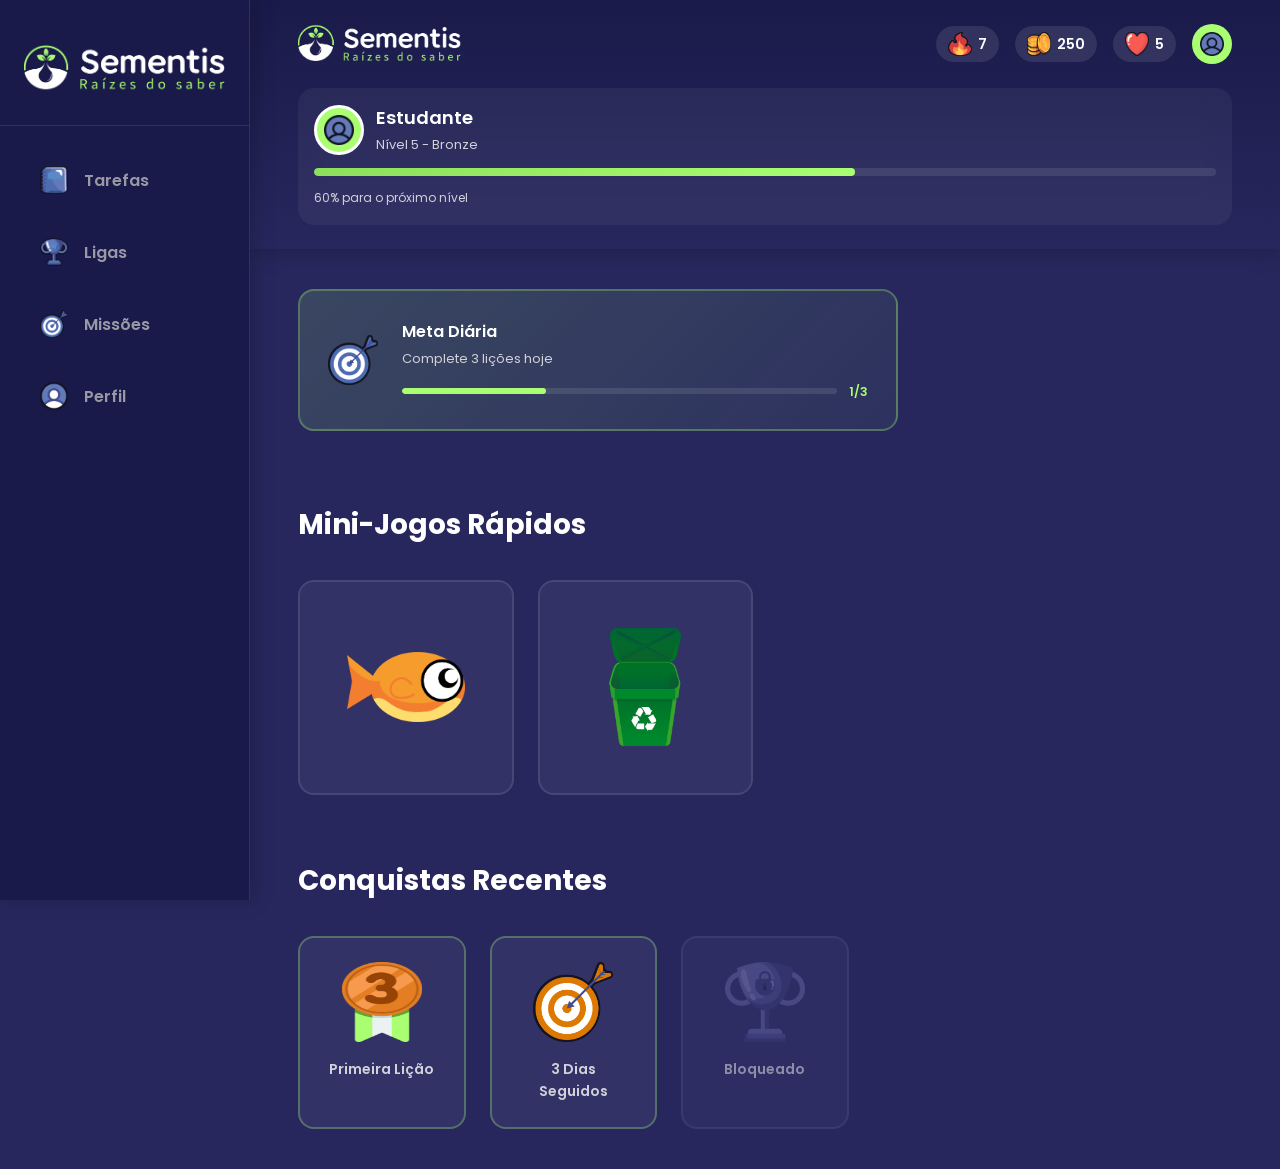
==== commit 50c05736: "Remove all trilhas content from home.html Co-authored-by: wtomendes <201774041+wtomendes@users.norep" ====
--- a/home.html
+++ b/home.html
@@ -3,7 +3,7 @@
 <head>
     <meta charset="UTF-8">
     <meta name="viewport" content="width=device-width, initial-scale=1.0">
-    <title>Sementis - Trilhas de Aprendizado</title>
+    <title>Sementis</title>
     <link rel="stylesheet" href="css/styles.css">
     <link rel="stylesheet" href="css/home.css">
     <link href="https://fonts.googleapis.com/css2?family=Poppins:wght@300;400;500;600;700;800&display=swap" rel="stylesheet">
@@ -51,191 +51,6 @@
 
     <!-- Main Content -->
     <main class="home-content">
-        <!-- Modules View (shown when clicking Trilhas) -->
-        <div class="modules-view" style="display: none;">
-            <div class="modules-header">
-                <button class="back-btn" onclick="showHomeView()">
-                    <svg width="24" height="24" viewBox="0 0 24 24" fill="none" stroke="currentColor" stroke-width="2">
-                        <path d="M19 12H5M12 19l-7-7 7-7"/>
-                    </svg>
-                </button>
-                <h1 class="modules-title">Escolha um Módulo</h1>
-            </div>
-            <div class="modules-grid">
-                <!-- Module 1: Básico -->
-                <div class="module-card" data-module="basico">
-                    <div class="module-icon-wrapper">
-                        <img src="assets/tarefas/tarefa_basico1.png" alt="Básico" class="module-icon">
-                    </div>
-                    <h3 class="module-title">Fundamentos</h3>
-                    <p class="module-description">Conceitos básicos de sustentabilidade</p>
-                    <div class="module-progress">
-                        <div class="module-progress-bar">
-                            <div class="module-progress-fill" style="width: 100%"></div>
-                        </div>
-                        <span class="module-progress-text">5/5 lições completas</span>
-                    </div>
-                </div>
-
-                <!-- Module 2: Água -->
-                <div class="module-card active" data-module="agua">
-                    <div class="module-icon-wrapper">
-                        <img src="assets/tarefas/tarefa_agua.png" alt="Água" class="module-icon">
-                        <div class="module-pulse"></div>
-                    </div>
-                    <h3 class="module-title">Água e Vida</h3>
-                    <p class="module-description">Conservação e uso consciente da água</p>
-                    <div class="module-progress">
-                        <div class="module-progress-bar">
-                            <div class="module-progress-fill" style="width: 60%"></div>
-                        </div>
-                        <span class="module-progress-text">3/5 lições completas</span>
-                    </div>
-                </div>
-
-                <!-- Module 3: Clima -->
-                <div class="module-card" data-module="clima">
-                    <div class="module-icon-wrapper">
-                        <img src="assets/tarefas/tarefa_clima.png" alt="Clima" class="module-icon">
-                    </div>
-                    <h3 class="module-title">Mudanças Climáticas</h3>
-                    <p class="module-description">Entenda o aquecimento global</p>
-                    <div class="module-progress">
-                        <div class="module-progress-bar">
-                            <div class="module-progress-fill" style="width: 0%"></div>
-                        </div>
-                        <span class="module-progress-text">0/5 lições completas</span>
-                    </div>
-                </div>
-
-                <!-- Module 4: Consumo Consciente -->
-                <div class="module-card locked" data-module="consumo">
-                    <div class="module-icon-wrapper">
-                        <img src="assets/tarefas/tarefa_bloqueada.png" alt="Bloqueado" class="module-icon">
-                    </div>
-                    <h3 class="module-title">Consumo Consciente</h3>
-                    <p class="module-description">Aprenda a consumir com responsabilidade</p>
-                    <div class="module-progress">
-                        <span class="module-progress-text locked-text">Bloqueado</span>
-                    </div>
-                </div>
-
-                <!-- Module 5: Horta -->
-                <div class="module-card locked" data-module="horta">
-                    <div class="module-icon-wrapper">
-                        <img src="assets/tarefas/tarefa_bloqueada.png" alt="Bloqueado" class="module-icon">
-                    </div>
-                    <h3 class="module-title">Horta Sustentável</h3>
-                    <p class="module-description">Cultive seu próprio alimento</p>
-                    <div class="module-progress">
-                        <span class="module-progress-text locked-text">Bloqueado</span>
-                    </div>
-                </div>
-            </div>
-        </div>
-
-        <!-- Trilhas View (shown when clicking a module) -->
-        <div class="trilhas-view" style="display: none;">
-            <div class="trilhas-header">
-                <button class="back-btn" onclick="showModulesView()">
-                    <svg width="24" height="24" viewBox="0 0 24 24" fill="none" stroke="currentColor" stroke-width="2">
-                        <path d="M19 12H5M12 19l-7-7 7-7"/>
-                    </svg>
-                </button>
-                <h1 class="trilhas-title" id="trilhasTitle">Água e Vida</h1>
-            </div>
-            <p class="trilhas-subtitle">Escolha uma trilha de aprendizado</p>
-
-            <div class="trilhas-grid" id="trilhasGrid">
-                <!-- Trilhas will be dynamically loaded here based on the selected module -->
-            </div>
-        </div>
-
-        <!-- Trail Detail View (shown when clicking a trilha) -->
-        <div class="trail-detail-view" style="display: none;">
-            <div class="trail-detail-header">
-                <button class="back-btn" onclick="goBackFromTrailDetail()">
-                    <svg width="24" height="24" viewBox="0 0 24 24" fill="none" stroke="currentColor" stroke-width="2">
-                        <path d="M19 12H5M12 19l-7-7 7-7"/>
-                    </svg>
-                </button>
-                <h1 class="trail-detail-title" id="trailDetailTitle">Água e Vida</h1>
-            </div>
-
-            <div class="trail-detail-content">
-                <div class="trail-path-vertical">
-                    <!-- Lesson 1 - Completed -->
-                    <div class="lesson-item completed">
-                        <div class="lesson-node">
-                            <img src="assets/tarefas/tarefa_concluida.png" alt="Concluída" class="lesson-icon">
-                        </div>
-                        <div class="lesson-info">
-                            <h3 class="lesson-title">Introdução à Água</h3>
-                            <p class="lesson-description">A importância da água para a vida</p>
-                            <span class="lesson-xp">+10 XP</span>
-                        </div>
-                    </div>
-
-                    <div class="lesson-connector"></div>
-
-                    <!-- Lesson 2 - Completed -->
-                    <div class="lesson-item completed">
-                        <div class="lesson-node">
-                            <img src="assets/tarefas/tarefa_concluida.png" alt="Concluída" class="lesson-icon">
-                        </div>
-                        <div class="lesson-info">
-                            <h3 class="lesson-title">Ciclo da Água</h3>
-                            <p class="lesson-description">Como a água circula no planeta</p>
-                            <span class="lesson-xp">+10 XP</span>
-                        </div>
-                    </div>
-
-                    <div class="lesson-connector"></div>
-
-                    <!-- Lesson 3 - Active -->
-                    <div class="lesson-item active">
-                        <div class="lesson-node pulse">
-                            <img src="assets/tarefas/tarefa_agua.png" alt="Atual" class="lesson-icon">
-                            <div class="lesson-pulse-ring"></div>
-                        </div>
-                        <div class="lesson-info">
-                            <h3 class="lesson-title">Poluição da Água</h3>
-                            <p class="lesson-description">Entenda os principais poluentes</p>
-                            <button class="btn-lesson-continue">Continuar</button>
-                        </div>
-                    </div>
-
-                    <div class="lesson-connector"></div>
-
-                    <!-- Lesson 4 - Available -->
-                    <div class="lesson-item available">
-                        <div class="lesson-node">
-                            <img src="assets/tarefas/tarefa_agua.png" alt="Disponível" class="lesson-icon">
-                        </div>
-                        <div class="lesson-info">
-                            <h3 class="lesson-title">Economia de Água</h3>
-                            <p class="lesson-description">Dicas práticas para economizar</p>
-                            <button class="btn-lesson-start">Começar</button>
-                        </div>
-                    </div>
-
-                    <div class="lesson-connector locked"></div>
-
-                    <!-- Lesson 5 - Locked -->
-                    <div class="lesson-item locked">
-                        <div class="lesson-node">
-                            <img src="assets/tarefas/tarefa_bloqueada.png" alt="Bloqueada" class="lesson-icon">
-                        </div>
-                        <div class="lesson-info">
-                            <h3 class="lesson-title">Quiz Final</h3>
-                            <p class="lesson-description">Teste seus conhecimentos</p>
-                            <span class="lesson-locked">Bloqueada</span>
-                        </div>
-                    </div>
-                </div>
-            </div>
-        </div>
-
         <!-- Home/Default View -->
         <div class="content-wrapper">
             <section class="daily-goal">
@@ -249,104 +64,6 @@
                                 <div class="goal-progress-fill" style="width: 33%"></div>
                             </div>
                             <span class="goal-count">1/3</span>
-                        </div>
-                    </div>
-                </div>
-            </section>
-
-            <section class="learning-trails">
-                <div class="trails-header">
-                    <div>
-                        <h2 class="section-title">Trilhas de Aprendizado</h2>
-                        <p class="trail-map-subtitle">Percorra o caminho gamificado inspirado no Duolingo, usando os ícones e cores do Sementis.</p>
-                    </div>
-                    <div class="trail-legend">
-                        <span class="legend-item"><span class="legend-dot completed"></span>Concluída</span>
-                        <span class="legend-item"><span class="legend-dot active"></span>Em progresso</span>
-                        <span class="legend-item"><span class="legend-dot available"></span>Disponível</span>
-                        <span class="legend-item"><span class="legend-dot locked"></span>Bloqueada</span>
-                    </div>
-                </div>
-
-                <div class="trail-map" id="homeTrailMap">
-                    <div class="trail-step completed align-left" data-module="basico" data-trail="basico">
-                        <div class="trail-node">
-                            <img src="assets/tarefas/tarefa_basico1.png" alt="Fundamentos" class="trail-icon">
-                            <span class="trail-badge">Concluída</span>
-                        </div>
-                        <div class="trail-info">
-                            <h3 class="trail-step-title">Fundamentos</h3>
-                            <p class="trail-step-description">Conceitos básicos de sustentabilidade</p>
-                            <div class="trail-mini-progress">
-                                <div class="trail-mini-progress-bar">
-                                    <div class="trail-mini-progress-fill" style="width: 100%"></div>
-                                </div>
-                                <span class="trail-mini-progress-text">5/5 lições</span>
-                            </div>
-                        </div>
-                    </div>
-
-                    <div class="trail-step active align-right" data-module="agua" data-trail="agua">
-                        <div class="trail-node">
-                            <img src="assets/tarefas/tarefa_agua.png" alt="Água e Vida" class="trail-icon">
-                            <span class="trail-badge">Agora</span>
-                        </div>
-                        <div class="trail-info">
-                            <h3 class="trail-step-title">Água e Vida</h3>
-                            <p class="trail-step-description">Conservação e uso consciente da água</p>
-                            <div class="trail-mini-progress">
-                                <div class="trail-mini-progress-bar">
-                                    <div class="trail-mini-progress-fill" style="width: 60%"></div>
-                                </div>
-                                <span class="trail-mini-progress-text">3/5 lições</span>
-                            </div>
-                        </div>
-                    </div>
-
-                    <div class="trail-step available align-left" data-module="clima" data-trail="clima">
-                        <div class="trail-node">
-                            <img src="assets/tarefas/tarefa_clima.png" alt="Mudanças Climáticas" class="trail-icon">
-                            <span class="trail-badge neutral">Liberada</span>
-                        </div>
-                        <div class="trail-info">
-                            <h3 class="trail-step-title">Mudanças Climáticas</h3>
-                            <p class="trail-step-description">Entenda o aquecimento global</p>
-                            <div class="trail-mini-progress">
-                                <div class="trail-mini-progress-bar">
-                                    <div class="trail-mini-progress-fill" style="width: 0%"></div>
-                                </div>
-                                <span class="trail-mini-progress-text">0/5 lições</span>
-                            </div>
-                        </div>
-                    </div>
-
-                    <div class="trail-step locked align-right" data-module="consumo" data-trail="consumo">
-                        <div class="trail-node">
-                            <img src="assets/tarefas/tarefa_bloqueada.png" alt="Consumo Consciente" class="trail-icon">
-                            <span class="trail-badge locked">Bloqueada</span>
-                        </div>
-                        <div class="trail-info">
-                            <h3 class="trail-step-title">Consumo Consciente</h3>
-                            <p class="trail-step-description">Aprenda a consumir com responsabilidade</p>
-                            <div class="trail-mini-progress">
-                                <div class="trail-mini-progress-bar muted"></div>
-                                <span class="trail-mini-progress-text locked-text">Bloqueada</span>
-                            </div>
-                        </div>
-                    </div>
-
-                    <div class="trail-step locked align-left" data-module="horta" data-trail="horta">
-                        <div class="trail-node">
-                            <img src="assets/tarefas/tarefa_bloqueada.png" alt="Horta Sustentável" class="trail-icon">
-                            <span class="trail-badge locked">Bloqueada</span>
-                        </div>
-                        <div class="trail-info">
-                            <h3 class="trail-step-title">Horta Sustentável</h3>
-                            <p class="trail-step-description">Cultive seu próprio alimento</p>
-                            <div class="trail-mini-progress">
-                                <div class="trail-mini-progress-bar muted"></div>
-                                <span class="trail-mini-progress-text locked-text">Bloqueada</span>
-                            </div>
                         </div>
                     </div>
                 </div>
@@ -400,9 +117,9 @@
             <img src="assets/brand/logo_sementis_branco.png" alt="Sementis">
         </div>
         <div class="nav-items-wrapper">
-            <button class="nav-item active">
-                <img src="assets/icons/menu_rodape_tarefa.png" alt="Trilhas">
-                <span>Trilhas</span>
+            <button class="nav-item">
+                <img src="assets/icons/menu_rodape_tarefa.png" alt="Tarefas">
+                <span>Tarefas</span>
             </button>
             <button class="nav-item">
                 <img src="assets/icons/menu_rodape_trofeu_liga.png" alt="Ligas">
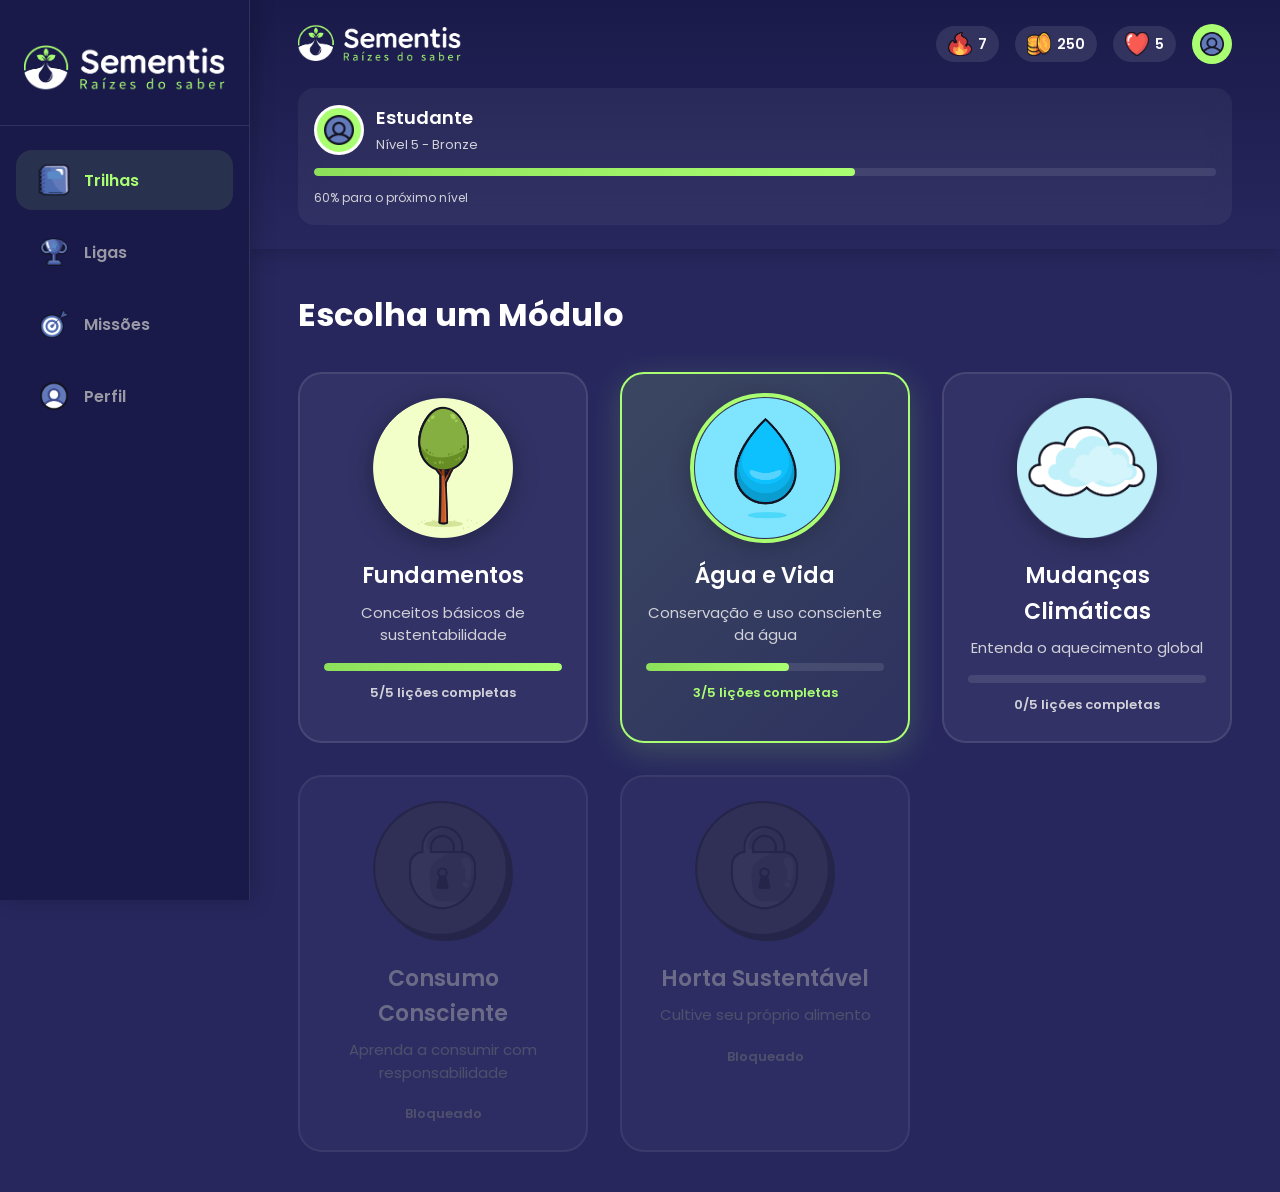
==== commit efedefa2: "Refactor trilhas screen: modules view is now the default landing page Co-authored-by: wtomendes <201" ====
--- a/home.html
+++ b/home.html
@@ -3,7 +3,7 @@
 <head>
     <meta charset="UTF-8">
     <meta name="viewport" content="width=device-width, initial-scale=1.0">
-    <title>Sementis</title>
+    <title>Sementis - Trilhas de Aprendizado</title>
     <link rel="stylesheet" href="css/styles.css">
     <link rel="stylesheet" href="css/home.css">
     <link href="https://fonts.googleapis.com/css2?family=Poppins:wght@300;400;500;600;700;800&display=swap" rel="stylesheet">
@@ -51,8 +51,188 @@
 
     <!-- Main Content -->
     <main class="home-content">
-        <!-- Home/Default View -->
-        <div class="content-wrapper">
+        <!-- Modules View (default landing page) -->
+        <div class="modules-view" style="display: block;">
+            <div class="modules-header">
+                <h1 class="modules-title">Escolha um Módulo</h1>
+            </div>
+            <div class="modules-grid">
+                <!-- Module 1: Básico -->
+                <div class="module-card" data-module="basico">
+                    <div class="module-icon-wrapper">
+                        <img src="assets/tarefas/tarefa_basico1.png" alt="Básico" class="module-icon">
+                    </div>
+                    <h3 class="module-title">Fundamentos</h3>
+                    <p class="module-description">Conceitos básicos de sustentabilidade</p>
+                    <div class="module-progress">
+                        <div class="module-progress-bar">
+                            <div class="module-progress-fill" style="width: 100%"></div>
+                        </div>
+                        <span class="module-progress-text">5/5 lições completas</span>
+                    </div>
+                </div>
+
+                <!-- Module 2: Água -->
+                <div class="module-card active" data-module="agua">
+                    <div class="module-icon-wrapper">
+                        <img src="assets/tarefas/tarefa_agua.png" alt="Água" class="module-icon">
+                        <div class="module-pulse"></div>
+                    </div>
+                    <h3 class="module-title">Água e Vida</h3>
+                    <p class="module-description">Conservação e uso consciente da água</p>
+                    <div class="module-progress">
+                        <div class="module-progress-bar">
+                            <div class="module-progress-fill" style="width: 60%"></div>
+                        </div>
+                        <span class="module-progress-text">3/5 lições completas</span>
+                    </div>
+                </div>
+
+                <!-- Module 3: Clima -->
+                <div class="module-card" data-module="clima">
+                    <div class="module-icon-wrapper">
+                        <img src="assets/tarefas/tarefa_clima.png" alt="Clima" class="module-icon">
+                    </div>
+                    <h3 class="module-title">Mudanças Climáticas</h3>
+                    <p class="module-description">Entenda o aquecimento global</p>
+                    <div class="module-progress">
+                        <div class="module-progress-bar">
+                            <div class="module-progress-fill" style="width: 0%"></div>
+                        </div>
+                        <span class="module-progress-text">0/5 lições completas</span>
+                    </div>
+                </div>
+
+                <!-- Module 4: Consumo Consciente -->
+                <div class="module-card locked" data-module="consumo">
+                    <div class="module-icon-wrapper">
+                        <img src="assets/tarefas/tarefa_bloqueada.png" alt="Bloqueado" class="module-icon">
+                    </div>
+                    <h3 class="module-title">Consumo Consciente</h3>
+                    <p class="module-description">Aprenda a consumir com responsabilidade</p>
+                    <div class="module-progress">
+                        <span class="module-progress-text locked-text">Bloqueado</span>
+                    </div>
+                </div>
+
+                <!-- Module 5: Horta -->
+                <div class="module-card locked" data-module="horta">
+                    <div class="module-icon-wrapper">
+                        <img src="assets/tarefas/tarefa_bloqueada.png" alt="Bloqueado" class="module-icon">
+                    </div>
+                    <h3 class="module-title">Horta Sustentável</h3>
+                    <p class="module-description">Cultive seu próprio alimento</p>
+                    <div class="module-progress">
+                        <span class="module-progress-text locked-text">Bloqueado</span>
+                    </div>
+                </div>
+            </div>
+        </div>
+
+        <!-- Trilhas View (shown when clicking a module) -->
+        <div class="trilhas-view" style="display: none;">
+            <div class="trilhas-header">
+                <button class="back-btn" onclick="showModulesView()">
+                    <svg width="24" height="24" viewBox="0 0 24 24" fill="none" stroke="currentColor" stroke-width="2">
+                        <path d="M19 12H5M12 19l-7-7 7-7"/>
+                    </svg>
+                </button>
+                <h1 class="trilhas-title" id="trilhasTitle">Água e Vida</h1>
+            </div>
+            <p class="trilhas-subtitle">Escolha uma trilha de aprendizado</p>
+
+            <div class="trilhas-grid" id="trilhasGrid">
+                <!-- Trilhas will be dynamically loaded here based on the selected module -->
+            </div>
+        </div>
+
+        <!-- Trail Detail View (shown when clicking a trilha) -->
+        <div class="trail-detail-view" style="display: none;">
+            <div class="trail-detail-header">
+                <button class="back-btn" onclick="goBackFromTrailDetail()">
+                    <svg width="24" height="24" viewBox="0 0 24 24" fill="none" stroke="currentColor" stroke-width="2">
+                        <path d="M19 12H5M12 19l-7-7 7-7"/>
+                    </svg>
+                </button>
+                <h1 class="trail-detail-title" id="trailDetailTitle">Água e Vida</h1>
+            </div>
+
+            <div class="trail-detail-content">
+                <div class="trail-path-vertical">
+                    <!-- Lesson 1 - Completed -->
+                    <div class="lesson-item completed">
+                        <div class="lesson-node">
+                            <img src="assets/tarefas/tarefa_concluida.png" alt="Concluída" class="lesson-icon">
+                        </div>
+                        <div class="lesson-info">
+                            <h3 class="lesson-title">Introdução à Água</h3>
+                            <p class="lesson-description">A importância da água para a vida</p>
+                            <span class="lesson-xp">+10 XP</span>
+                        </div>
+                    </div>
+
+                    <div class="lesson-connector"></div>
+
+                    <!-- Lesson 2 - Completed -->
+                    <div class="lesson-item completed">
+                        <div class="lesson-node">
+                            <img src="assets/tarefas/tarefa_concluida.png" alt="Concluída" class="lesson-icon">
+                        </div>
+                        <div class="lesson-info">
+                            <h3 class="lesson-title">Ciclo da Água</h3>
+                            <p class="lesson-description">Como a água circula no planeta</p>
+                            <span class="lesson-xp">+10 XP</span>
+                        </div>
+                    </div>
+
+                    <div class="lesson-connector"></div>
+
+                    <!-- Lesson 3 - Active -->
+                    <div class="lesson-item active">
+                        <div class="lesson-node pulse">
+                            <img src="assets/tarefas/tarefa_agua.png" alt="Atual" class="lesson-icon">
+                            <div class="lesson-pulse-ring"></div>
+                        </div>
+                        <div class="lesson-info">
+                            <h3 class="lesson-title">Poluição da Água</h3>
+                            <p class="lesson-description">Entenda os principais poluentes</p>
+                            <button class="btn-lesson-continue">Continuar</button>
+                        </div>
+                    </div>
+
+                    <div class="lesson-connector"></div>
+
+                    <!-- Lesson 4 - Available -->
+                    <div class="lesson-item available">
+                        <div class="lesson-node">
+                            <img src="assets/tarefas/tarefa_agua.png" alt="Disponível" class="lesson-icon">
+                        </div>
+                        <div class="lesson-info">
+                            <h3 class="lesson-title">Economia de Água</h3>
+                            <p class="lesson-description">Dicas práticas para economizar</p>
+                            <button class="btn-lesson-start">Começar</button>
+                        </div>
+                    </div>
+
+                    <div class="lesson-connector locked"></div>
+
+                    <!-- Lesson 5 - Locked -->
+                    <div class="lesson-item locked">
+                        <div class="lesson-node">
+                            <img src="assets/tarefas/tarefa_bloqueada.png" alt="Bloqueada" class="lesson-icon">
+                        </div>
+                        <div class="lesson-info">
+                            <h3 class="lesson-title">Quiz Final</h3>
+                            <p class="lesson-description">Teste seus conhecimentos</p>
+                            <span class="lesson-locked">Bloqueada</span>
+                        </div>
+                    </div>
+                </div>
+            </div>
+        </div>
+
+        <!-- Dashboard View (accessed from bottom nav) -->
+        <div class="content-wrapper" style="display: none;">
             <section class="daily-goal">
                 <div class="goal-card">
                     <img src="assets/icons/menu_rodape_alvo.png" alt="Meta Diária" class="goal-icon">
@@ -69,6 +249,104 @@
                 </div>
             </section>
 
+            <section class="learning-trails">
+                <div class="trails-header">
+                    <div>
+                        <h2 class="section-title">Trilhas de Aprendizado</h2>
+                        <p class="trail-map-subtitle">Percorra o caminho gamificado inspirado no Duolingo, usando os ícones e cores do Sementis.</p>
+                    </div>
+                    <div class="trail-legend">
+                        <span class="legend-item"><span class="legend-dot completed"></span>Concluída</span>
+                        <span class="legend-item"><span class="legend-dot active"></span>Em progresso</span>
+                        <span class="legend-item"><span class="legend-dot available"></span>Disponível</span>
+                        <span class="legend-item"><span class="legend-dot locked"></span>Bloqueada</span>
+                    </div>
+                </div>
+
+                <div class="trail-map" id="homeTrailMap">
+                    <div class="trail-step completed align-left" data-module="basico" data-trail="basico">
+                        <div class="trail-node">
+                            <img src="assets/tarefas/tarefa_basico1.png" alt="Fundamentos" class="trail-icon">
+                            <span class="trail-badge">Concluída</span>
+                        </div>
+                        <div class="trail-info">
+                            <h3 class="trail-step-title">Fundamentos</h3>
+                            <p class="trail-step-description">Conceitos básicos de sustentabilidade</p>
+                            <div class="trail-mini-progress">
+                                <div class="trail-mini-progress-bar">
+                                    <div class="trail-mini-progress-fill" style="width: 100%"></div>
+                                </div>
+                                <span class="trail-mini-progress-text">5/5 lições</span>
+                            </div>
+                        </div>
+                    </div>
+
+                    <div class="trail-step active align-right" data-module="agua" data-trail="agua">
+                        <div class="trail-node">
+                            <img src="assets/tarefas/tarefa_agua.png" alt="Água e Vida" class="trail-icon">
+                            <span class="trail-badge">Agora</span>
+                        </div>
+                        <div class="trail-info">
+                            <h3 class="trail-step-title">Água e Vida</h3>
+                            <p class="trail-step-description">Conservação e uso consciente da água</p>
+                            <div class="trail-mini-progress">
+                                <div class="trail-mini-progress-bar">
+                                    <div class="trail-mini-progress-fill" style="width: 60%"></div>
+                                </div>
+                                <span class="trail-mini-progress-text">3/5 lições</span>
+                            </div>
+                        </div>
+                    </div>
+
+                    <div class="trail-step available align-left" data-module="clima" data-trail="clima">
+                        <div class="trail-node">
+                            <img src="assets/tarefas/tarefa_clima.png" alt="Mudanças Climáticas" class="trail-icon">
+                            <span class="trail-badge neutral">Liberada</span>
+                        </div>
+                        <div class="trail-info">
+                            <h3 class="trail-step-title">Mudanças Climáticas</h3>
+                            <p class="trail-step-description">Entenda o aquecimento global</p>
+                            <div class="trail-mini-progress">
+                                <div class="trail-mini-progress-bar">
+                                    <div class="trail-mini-progress-fill" style="width: 0%"></div>
+                                </div>
+                                <span class="trail-mini-progress-text">0/5 lições</span>
+                            </div>
+                        </div>
+                    </div>
+
+                    <div class="trail-step locked align-right" data-module="consumo" data-trail="consumo">
+                        <div class="trail-node">
+                            <img src="assets/tarefas/tarefa_bloqueada.png" alt="Consumo Consciente" class="trail-icon">
+                            <span class="trail-badge locked">Bloqueada</span>
+                        </div>
+                        <div class="trail-info">
+                            <h3 class="trail-step-title">Consumo Consciente</h3>
+                            <p class="trail-step-description">Aprenda a consumir com responsabilidade</p>
+                            <div class="trail-mini-progress">
+                                <div class="trail-mini-progress-bar muted"></div>
+                                <span class="trail-mini-progress-text locked-text">Bloqueada</span>
+                            </div>
+                        </div>
+                    </div>
+
+                    <div class="trail-step locked align-left" data-module="horta" data-trail="horta">
+                        <div class="trail-node">
+                            <img src="assets/tarefas/tarefa_bloqueada.png" alt="Horta Sustentável" class="trail-icon">
+                            <span class="trail-badge locked">Bloqueada</span>
+                        </div>
+                        <div class="trail-info">
+                            <h3 class="trail-step-title">Horta Sustentável</h3>
+                            <p class="trail-step-description">Cultive seu próprio alimento</p>
+                            <div class="trail-mini-progress">
+                                <div class="trail-mini-progress-bar muted"></div>
+                                <span class="trail-mini-progress-text locked-text">Bloqueada</span>
+                            </div>
+                        </div>
+                    </div>
+                </div>
+            </section>
+
             <!-- Games Section -->
             <section class="quick-games">
                 <h2 class="section-title">Mini-Jogos Rápidos</h2>
@@ -117,9 +395,9 @@
             <img src="assets/brand/logo_sementis_branco.png" alt="Sementis">
         </div>
         <div class="nav-items-wrapper">
-            <button class="nav-item">
-                <img src="assets/icons/menu_rodape_tarefa.png" alt="Tarefas">
-                <span>Tarefas</span>
+            <button class="nav-item active">
+                <img src="assets/icons/menu_rodape_tarefa.png" alt="Trilhas">
+                <span>Trilhas</span>
             </button>
             <button class="nav-item">
                 <img src="assets/icons/menu_rodape_trofeu_liga.png" alt="Ligas">
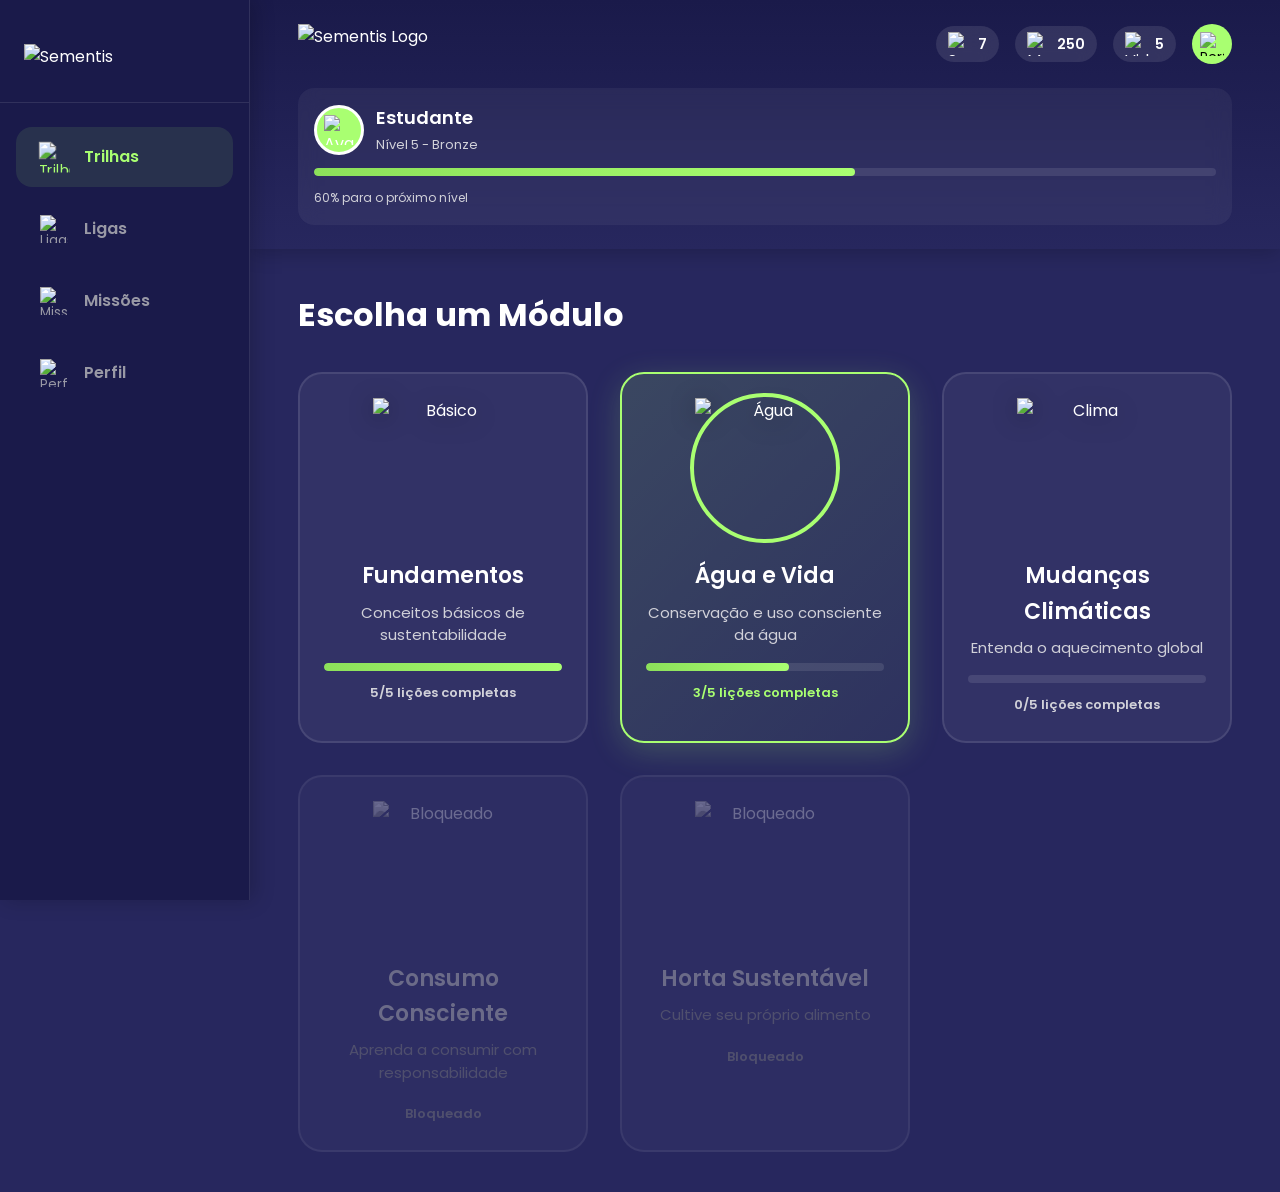
==== commit c68d1412: "Add files via upload" ====
--- a/home.html
+++ b/home.html
@@ -1,420 +1,318 @@
-<!DOCTYPE html>
-<html lang="pt-BR">
-<head>
-    <meta charset="UTF-8">
-    <meta name="viewport" content="width=device-width, initial-scale=1.0">
-    <title>Sementis - Trilhas de Aprendizado</title>
-    <link rel="stylesheet" href="css/styles.css">
-    <link rel="stylesheet" href="css/home.css">
-    <link href="https://fonts.googleapis.com/css2?family=Poppins:wght@300;400;500;600;700;800&display=swap" rel="stylesheet">
-</head>
-<body class="home-page">
-    <!-- Header -->
-    <header class="home-header">
-        <div class="header-top">
-            <img src="assets/brand/logo_sementis_branco.png" alt="Sementis Logo" class="header-logo">
-            <div class="user-stats">
-                <div class="stat-item">
-                    <img src="assets/icons/icone_sequencia_fogo.png" alt="Sequência" class="stat-icon">
-                    <span class="stat-value">7</span>
-                </div>
-                <div class="stat-item">
-                    <img src="assets/icons/icone_moeda.png" alt="Moedas" class="stat-icon">
-                    <span class="stat-value">250</span>
-                </div>
-                <div class="stat-item">
-                    <img src="assets/icons/icone_vida.png" alt="Vidas" class="stat-icon">
-                    <span class="stat-value">5</span>
-                </div>
-                <button class="profile-btn">
-                    <img src="assets/icons/icone_usuario.png" alt="Perfil">
-                </button>
-            </div>
-        </div>
-
-        <div class="user-progress">
-            <div class="user-info">
-                <div class="user-avatar">
-                    <img src="assets/icons/icone_usuario.png" alt="Avatar">
-                </div>
-                <div class="user-details">
-                    <h2 class="user-name">Estudante</h2>
-                    <p class="user-level">Nível 5 - Bronze</p>
-                </div>
-            </div>
-            <div class="progress-bar">
-                <div class="progress-fill" style="width: 60%"></div>
-            </div>
-            <span class="progress-text">60% para o próximo nível</span>
-        </div>
-    </header>
-
-    <!-- Main Content -->
-    <main class="home-content">
-        <!-- Modules View (default landing page) -->
-        <div class="modules-view" style="display: block;">
-            <div class="modules-header">
-                <h1 class="modules-title">Escolha um Módulo</h1>
-            </div>
-            <div class="modules-grid">
-                <!-- Module 1: Básico -->
-                <div class="module-card" data-module="basico">
-                    <div class="module-icon-wrapper">
-                        <img src="assets/tarefas/tarefa_basico1.png" alt="Básico" class="module-icon">
-                    </div>
-                    <h3 class="module-title">Fundamentos</h3>
-                    <p class="module-description">Conceitos básicos de sustentabilidade</p>
-                    <div class="module-progress">
-                        <div class="module-progress-bar">
-                            <div class="module-progress-fill" style="width: 100%"></div>
-                        </div>
-                        <span class="module-progress-text">5/5 lições completas</span>
-                    </div>
-                </div>
-
-                <!-- Module 2: Água -->
-                <div class="module-card active" data-module="agua">
-                    <div class="module-icon-wrapper">
-                        <img src="assets/tarefas/tarefa_agua.png" alt="Água" class="module-icon">
-                        <div class="module-pulse"></div>
-                    </div>
-                    <h3 class="module-title">Água e Vida</h3>
-                    <p class="module-description">Conservação e uso consciente da água</p>
-                    <div class="module-progress">
-                        <div class="module-progress-bar">
-                            <div class="module-progress-fill" style="width: 60%"></div>
-                        </div>
-                        <span class="module-progress-text">3/5 lições completas</span>
-                    </div>
-                </div>
-
-                <!-- Module 3: Clima -->
-                <div class="module-card" data-module="clima">
-                    <div class="module-icon-wrapper">
-                        <img src="assets/tarefas/tarefa_clima.png" alt="Clima" class="module-icon">
-                    </div>
-                    <h3 class="module-title">Mudanças Climáticas</h3>
-                    <p class="module-description">Entenda o aquecimento global</p>
-                    <div class="module-progress">
-                        <div class="module-progress-bar">
-                            <div class="module-progress-fill" style="width: 0%"></div>
-                        </div>
-                        <span class="module-progress-text">0/5 lições completas</span>
-                    </div>
-                </div>
-
-                <!-- Module 4: Consumo Consciente -->
-                <div class="module-card locked" data-module="consumo">
-                    <div class="module-icon-wrapper">
-                        <img src="assets/tarefas/tarefa_bloqueada.png" alt="Bloqueado" class="module-icon">
-                    </div>
-                    <h3 class="module-title">Consumo Consciente</h3>
-                    <p class="module-description">Aprenda a consumir com responsabilidade</p>
-                    <div class="module-progress">
-                        <span class="module-progress-text locked-text">Bloqueado</span>
-                    </div>
-                </div>
-
-                <!-- Module 5: Horta -->
-                <div class="module-card locked" data-module="horta">
-                    <div class="module-icon-wrapper">
-                        <img src="assets/tarefas/tarefa_bloqueada.png" alt="Bloqueado" class="module-icon">
-                    </div>
-                    <h3 class="module-title">Horta Sustentável</h3>
-                    <p class="module-description">Cultive seu próprio alimento</p>
-                    <div class="module-progress">
-                        <span class="module-progress-text locked-text">Bloqueado</span>
-                    </div>
-                </div>
-            </div>
-        </div>
-
-        <!-- Trilhas View (shown when clicking a module) -->
-        <div class="trilhas-view" style="display: none;">
-            <div class="trilhas-header">
-                <button class="back-btn" onclick="showModulesView()">
-                    <svg width="24" height="24" viewBox="0 0 24 24" fill="none" stroke="currentColor" stroke-width="2">
-                        <path d="M19 12H5M12 19l-7-7 7-7"/>
-                    </svg>
-                </button>
-                <h1 class="trilhas-title" id="trilhasTitle">Água e Vida</h1>
-            </div>
-            <p class="trilhas-subtitle">Escolha uma trilha de aprendizado</p>
-
-            <div class="trilhas-grid" id="trilhasGrid">
-                <!-- Trilhas will be dynamically loaded here based on the selected module -->
-            </div>
-        </div>
-
-        <!-- Trail Detail View (shown when clicking a trilha) -->
-        <div class="trail-detail-view" style="display: none;">
-            <div class="trail-detail-header">
-                <button class="back-btn" onclick="goBackFromTrailDetail()">
-                    <svg width="24" height="24" viewBox="0 0 24 24" fill="none" stroke="currentColor" stroke-width="2">
-                        <path d="M19 12H5M12 19l-7-7 7-7"/>
-                    </svg>
-                </button>
-                <h1 class="trail-detail-title" id="trailDetailTitle">Água e Vida</h1>
-            </div>
-
-            <div class="trail-detail-content">
-                <div class="trail-path-vertical">
-                    <!-- Lesson 1 - Completed -->
-                    <div class="lesson-item completed">
-                        <div class="lesson-node">
-                            <img src="assets/tarefas/tarefa_concluida.png" alt="Concluída" class="lesson-icon">
-                        </div>
-                        <div class="lesson-info">
-                            <h3 class="lesson-title">Introdução à Água</h3>
-                            <p class="lesson-description">A importância da água para a vida</p>
-                            <span class="lesson-xp">+10 XP</span>
-                        </div>
-                    </div>
-
-                    <div class="lesson-connector"></div>
-
-                    <!-- Lesson 2 - Completed -->
-                    <div class="lesson-item completed">
-                        <div class="lesson-node">
-                            <img src="assets/tarefas/tarefa_concluida.png" alt="Concluída" class="lesson-icon">
-                        </div>
-                        <div class="lesson-info">
-                            <h3 class="lesson-title">Ciclo da Água</h3>
-                            <p class="lesson-description">Como a água circula no planeta</p>
-                            <span class="lesson-xp">+10 XP</span>
-                        </div>
-                    </div>
-
-                    <div class="lesson-connector"></div>
-
-                    <!-- Lesson 3 - Active -->
-                    <div class="lesson-item active">
-                        <div class="lesson-node pulse">
-                            <img src="assets/tarefas/tarefa_agua.png" alt="Atual" class="lesson-icon">
-                            <div class="lesson-pulse-ring"></div>
-                        </div>
-                        <div class="lesson-info">
-                            <h3 class="lesson-title">Poluição da Água</h3>
-                            <p class="lesson-description">Entenda os principais poluentes</p>
-                            <button class="btn-lesson-continue">Continuar</button>
-                        </div>
-                    </div>
-
-                    <div class="lesson-connector"></div>
-
-                    <!-- Lesson 4 - Available -->
-                    <div class="lesson-item available">
-                        <div class="lesson-node">
-                            <img src="assets/tarefas/tarefa_agua.png" alt="Disponível" class="lesson-icon">
-                        </div>
-                        <div class="lesson-info">
-                            <h3 class="lesson-title">Economia de Água</h3>
-                            <p class="lesson-description">Dicas práticas para economizar</p>
-                            <button class="btn-lesson-start">Começar</button>
-                        </div>
-                    </div>
-
-                    <div class="lesson-connector locked"></div>
-
-                    <!-- Lesson 5 - Locked -->
-                    <div class="lesson-item locked">
-                        <div class="lesson-node">
-                            <img src="assets/tarefas/tarefa_bloqueada.png" alt="Bloqueada" class="lesson-icon">
-                        </div>
-                        <div class="lesson-info">
-                            <h3 class="lesson-title">Quiz Final</h3>
-                            <p class="lesson-description">Teste seus conhecimentos</p>
-                            <span class="lesson-locked">Bloqueada</span>
-                        </div>
-                    </div>
-                </div>
-            </div>
-        </div>
-
-        <!-- Dashboard View (accessed from bottom nav) -->
-        <div class="content-wrapper" style="display: none;">
-            <section class="daily-goal">
-                <div class="goal-card">
-                    <img src="assets/icons/menu_rodape_alvo.png" alt="Meta Diária" class="goal-icon">
-                    <div class="goal-info">
-                        <h3>Meta Diária</h3>
-                        <p>Complete 3 lições hoje</p>
-                        <div class="goal-progress">
-                            <div class="goal-progress-bar">
-                                <div class="goal-progress-fill" style="width: 33%"></div>
-                            </div>
-                            <span class="goal-count">1/3</span>
-                        </div>
-                    </div>
-                </div>
-            </section>
-
-            <section class="learning-trails">
-                <div class="trails-header">
-                    <div>
-                        <h2 class="section-title">Trilhas de Aprendizado</h2>
-                        <p class="trail-map-subtitle">Percorra o caminho gamificado inspirado no Duolingo, usando os ícones e cores do Sementis.</p>
-                    </div>
-                    <div class="trail-legend">
-                        <span class="legend-item"><span class="legend-dot completed"></span>Concluída</span>
-                        <span class="legend-item"><span class="legend-dot active"></span>Em progresso</span>
-                        <span class="legend-item"><span class="legend-dot available"></span>Disponível</span>
-                        <span class="legend-item"><span class="legend-dot locked"></span>Bloqueada</span>
-                    </div>
-                </div>
-
-                <div class="trail-map" id="homeTrailMap">
-                    <div class="trail-step completed align-left" data-module="basico" data-trail="basico">
-                        <div class="trail-node">
-                            <img src="assets/tarefas/tarefa_basico1.png" alt="Fundamentos" class="trail-icon">
-                            <span class="trail-badge">Concluída</span>
-                        </div>
-                        <div class="trail-info">
-                            <h3 class="trail-step-title">Fundamentos</h3>
-                            <p class="trail-step-description">Conceitos básicos de sustentabilidade</p>
-                            <div class="trail-mini-progress">
-                                <div class="trail-mini-progress-bar">
-                                    <div class="trail-mini-progress-fill" style="width: 100%"></div>
-                                </div>
-                                <span class="trail-mini-progress-text">5/5 lições</span>
-                            </div>
-                        </div>
-                    </div>
-
-                    <div class="trail-step active align-right" data-module="agua" data-trail="agua">
-                        <div class="trail-node">
-                            <img src="assets/tarefas/tarefa_agua.png" alt="Água e Vida" class="trail-icon">
-                            <span class="trail-badge">Agora</span>
-                        </div>
-                        <div class="trail-info">
-                            <h3 class="trail-step-title">Água e Vida</h3>
-                            <p class="trail-step-description">Conservação e uso consciente da água</p>
-                            <div class="trail-mini-progress">
-                                <div class="trail-mini-progress-bar">
-                                    <div class="trail-mini-progress-fill" style="width: 60%"></div>
-                                </div>
-                                <span class="trail-mini-progress-text">3/5 lições</span>
-                            </div>
-                        </div>
-                    </div>
-
-                    <div class="trail-step available align-left" data-module="clima" data-trail="clima">
-                        <div class="trail-node">
-                            <img src="assets/tarefas/tarefa_clima.png" alt="Mudanças Climáticas" class="trail-icon">
-                            <span class="trail-badge neutral">Liberada</span>
-                        </div>
-                        <div class="trail-info">
-                            <h3 class="trail-step-title">Mudanças Climáticas</h3>
-                            <p class="trail-step-description">Entenda o aquecimento global</p>
-                            <div class="trail-mini-progress">
-                                <div class="trail-mini-progress-bar">
-                                    <div class="trail-mini-progress-fill" style="width: 0%"></div>
-                                </div>
-                                <span class="trail-mini-progress-text">0/5 lições</span>
-                            </div>
-                        </div>
-                    </div>
-
-                    <div class="trail-step locked align-right" data-module="consumo" data-trail="consumo">
-                        <div class="trail-node">
-                            <img src="assets/tarefas/tarefa_bloqueada.png" alt="Consumo Consciente" class="trail-icon">
-                            <span class="trail-badge locked">Bloqueada</span>
-                        </div>
-                        <div class="trail-info">
-                            <h3 class="trail-step-title">Consumo Consciente</h3>
-                            <p class="trail-step-description">Aprenda a consumir com responsabilidade</p>
-                            <div class="trail-mini-progress">
-                                <div class="trail-mini-progress-bar muted"></div>
-                                <span class="trail-mini-progress-text locked-text">Bloqueada</span>
-                            </div>
-                        </div>
-                    </div>
-
-                    <div class="trail-step locked align-left" data-module="horta" data-trail="horta">
-                        <div class="trail-node">
-                            <img src="assets/tarefas/tarefa_bloqueada.png" alt="Horta Sustentável" class="trail-icon">
-                            <span class="trail-badge locked">Bloqueada</span>
-                        </div>
-                        <div class="trail-info">
-                            <h3 class="trail-step-title">Horta Sustentável</h3>
-                            <p class="trail-step-description">Cultive seu próprio alimento</p>
-                            <div class="trail-mini-progress">
-                                <div class="trail-mini-progress-bar muted"></div>
-                                <span class="trail-mini-progress-text locked-text">Bloqueada</span>
-                            </div>
-                        </div>
-                    </div>
-                </div>
-            </section>
-
-            <!-- Games Section -->
-            <section class="quick-games">
-                <h2 class="section-title">Mini-Jogos Rápidos</h2>
-                <div class="games-grid">
-                    <div class="game-quick-card">
-                        <img src="assets/jogos/flappy-fish/jogo_flappy_fish_peixe.png" alt="Flappy Fish" class="game-thumb">
-                        <div class="game-overlay">
-                            <h3>Flappy Fish</h3>
-                            <p>Desvie da poluição</p>
-                        </div>
-                    </div>
-                    <div class="game-quick-card">
-                        <img src="assets/jogos/garbage-recycle/jogo_garbage_recycle_cesto_lixo_reciclavel.png" alt="Garbage Recycle" class="game-thumb">
-                        <div class="game-overlay">
-                            <h3>Garbage Recycle</h3>
-                            <p>Separe o lixo</p>
-                        </div>
-                    </div>
-                </div>
-            </section>
-
-            <!-- Achievements Preview -->
-            <section class="achievements-preview">
-                <h2 class="section-title">Conquistas Recentes</h2>
-                <div class="achievements-grid">
-                    <div class="achievement-card">
-                        <img src="assets/ligas/liga_medalha_bronze.png" alt="Medalha Bronze">
-                        <p>Primeira Lição</p>
-                    </div>
-                    <div class="achievement-card">
-                        <img src="assets/ligas/missao_alvo_bronze.png" alt="Missão Bronze">
-                        <p>3 Dias Seguidos</p>
-                    </div>
-                    <div class="achievement-card locked-achievement">
-                        <img src="assets/ligas/liga_trofeu_bloqueado.png" alt="Bloqueado">
-                        <p>Bloqueado</p>
-                    </div>
-                </div>
-            </section>
-        </div>
-    </main>
-
-    <!-- Bottom Navigation -->
-    <nav class="bottom-nav">
-        <div class="sidebar-logo">
-            <img src="assets/brand/logo_sementis_branco.png" alt="Sementis">
-        </div>
-        <div class="nav-items-wrapper">
-            <button class="nav-item active">
-                <img src="assets/icons/menu_rodape_tarefa.png" alt="Trilhas">
-                <span>Trilhas</span>
-            </button>
-            <button class="nav-item">
-                <img src="assets/icons/menu_rodape_trofeu_liga.png" alt="Ligas">
-                <span>Ligas</span>
-            </button>
-            <button class="nav-item">
-                <img src="assets/icons/menu_rodape_alvo.png" alt="Missões">
-                <span>Missões</span>
-            </button>
-            <button class="nav-item">
-                <img src="assets/icons/menu_rodape_usuario.png" alt="Perfil">
-                <span>Perfil</span>
-            </button>
-        </div>
-    </nav>
-
-    <script src="js/main.js"></script>
-    <script src="js/home.js"></script>
-</body>
-</html>
+<!DOCTYPE html>
+<html lang="pt-BR">
+<head>
+    <meta charset="UTF-8">
+    <meta name="viewport" content="width=device-width, initial-scale=1.0">
+    <title>Sementis - Trilhas de Aprendizado</title>
+    <link rel="stylesheet" href="css/styles.css">
+    <link rel="stylesheet" href="css/home.css">
+    <link href="https://fonts.googleapis.com/css2?family=Poppins:wght@300;400;500;600;700;800&display=swap" rel="stylesheet">
+</head>
+<body class="home-page">
+    <!-- Header -->
+    <header class="home-header">
+        <div class="header-top">
+            <img src="assets/brand/logo_sementis_branco.png" alt="Sementis Logo" class="header-logo">
+            <div class="user-stats">
+                <div class="stat-item">
+                    <img src="assets/icons/icone_sequencia_fogo.png" alt="Sequência" class="stat-icon">
+                    <span class="stat-value">7</span>
+                </div>
+                <div class="stat-item">
+                    <img src="assets/icons/icone_moeda.png" alt="Moedas" class="stat-icon">
+                    <span class="stat-value">250</span>
+                </div>
+                <div class="stat-item">
+                    <img src="assets/icons/icone_vida.png" alt="Vidas" class="stat-icon">
+                    <span class="stat-value">5</span>
+                </div>
+                <button class="profile-btn">
+                    <img src="assets/icons/icone_usuario.png" alt="Perfil">
+                </button>
+            </div>
+        </div>
+
+        <div class="user-progress">
+            <div class="user-info">
+                <div class="user-avatar">
+                    <img src="assets/icons/icone_usuario.png" alt="Avatar">
+                </div>
+                <div class="user-details">
+                    <h2 class="user-name">Estudante</h2>
+                    <p class="user-level">Nível 5 - Bronze</p>
+                </div>
+            </div>
+            <div class="progress-bar">
+                <div class="progress-fill" style="width: 60%"></div>
+            </div>
+            <span class="progress-text">60% para o próximo nível</span>
+        </div>
+    </header>
+
+    <!-- Main Content -->
+    <main class="home-content">
+        <!-- Modules View (default landing page) -->
+        <div class="modules-view" style="display: block;">
+            <div class="modules-header">
+                <h1 class="modules-title">Escolha um Módulo</h1>
+            </div>
+            <div class="modules-grid">
+                <!-- Module 1: Básico -->
+                <div class="module-card" data-module="basico">
+                    <div class="module-icon-wrapper">
+                        <img src="assets/tarefas/tarefa_basico1.png" alt="Básico" class="module-icon">
+                    </div>
+                    <h3 class="module-title">Fundamentos</h3>
+                    <p class="module-description">Conceitos básicos de sustentabilidade</p>
+                    <div class="module-progress">
+                        <div class="module-progress-bar">
+                            <div class="module-progress-fill" style="width: 100%"></div>
+                        </div>
+                        <span class="module-progress-text">5/5 lições completas</span>
+                    </div>
+                </div>
+
+                <!-- Module 2: Água -->
+                <div class="module-card active" data-module="agua">
+                    <div class="module-icon-wrapper">
+                        <img src="assets/tarefas/tarefa_agua.png" alt="Água" class="module-icon">
+                        <div class="module-pulse"></div>
+                    </div>
+                    <h3 class="module-title">Água e Vida</h3>
+                    <p class="module-description">Conservação e uso consciente da água</p>
+                    <div class="module-progress">
+                        <div class="module-progress-bar">
+                            <div class="module-progress-fill" style="width: 60%"></div>
+                        </div>
+                        <span class="module-progress-text">3/5 lições completas</span>
+                    </div>
+                </div>
+
+                <!-- Module 3: Clima -->
+                <div class="module-card" data-module="clima">
+                    <div class="module-icon-wrapper">
+                        <img src="assets/tarefas/tarefa_clima.png" alt="Clima" class="module-icon">
+                    </div>
+                    <h3 class="module-title">Mudanças Climáticas</h3>
+                    <p class="module-description">Entenda o aquecimento global</p>
+                    <div class="module-progress">
+                        <div class="module-progress-bar">
+                            <div class="module-progress-fill" style="width: 0%"></div>
+                        </div>
+                        <span class="module-progress-text">0/5 lições completas</span>
+                    </div>
+                </div>
+
+                <!-- Module 4: Consumo Consciente -->
+                <div class="module-card locked" data-module="consumo">
+                    <div class="module-icon-wrapper">
+                        <img src="assets/tarefas/tarefa_bloqueada.png" alt="Bloqueado" class="module-icon">
+                    </div>
+                    <h3 class="module-title">Consumo Consciente</h3>
+                    <p class="module-description">Aprenda a consumir com responsabilidade</p>
+                    <div class="module-progress">
+                        <span class="module-progress-text locked-text">Bloqueado</span>
+                    </div>
+                </div>
+
+                <!-- Module 5: Horta -->
+                <div class="module-card locked" data-module="horta">
+                    <div class="module-icon-wrapper">
+                        <img src="assets/tarefas/tarefa_bloqueada.png" alt="Bloqueado" class="module-icon">
+                    </div>
+                    <h3 class="module-title">Horta Sustentável</h3>
+                    <p class="module-description">Cultive seu próprio alimento</p>
+                    <div class="module-progress">
+                        <span class="module-progress-text locked-text">Bloqueado</span>
+                    </div>
+                </div>
+            </div>
+        </div>
+
+        <!-- Dashboard View (accessed from bottom nav) -->
+        <div class="content-wrapper" style="display: none;">
+            <section class="daily-goal">
+                <div class="goal-card">
+                    <img src="assets/icons/menu_rodape_alvo.png" alt="Meta Diária" class="goal-icon">
+                    <div class="goal-info">
+                        <h3>Meta Diária</h3>
+                        <p>Complete 3 lições hoje</p>
+                        <div class="goal-progress">
+                            <div class="goal-progress-bar">
+                                <div class="goal-progress-fill" style="width: 33%"></div>
+                            </div>
+                            <span class="goal-count">1/3</span>
+                        </div>
+                    </div>
+                </div>
+            </section>
+
+            <section class="learning-trails">
+                <div class="trails-header">
+                    <div>
+                        <h2 class="section-title">Trilhas de Aprendizado</h2>
+                        <p class="trail-map-subtitle">Percorra o caminho gamificado inspirado no Duolingo, usando os ícones e cores do Sementis.</p>
+                    </div>
+                    <div class="trail-legend">
+                        <span class="legend-item"><span class="legend-dot completed"></span>Concluída</span>
+                        <span class="legend-item"><span class="legend-dot active"></span>Em progresso</span>
+                        <span class="legend-item"><span class="legend-dot available"></span>Disponível</span>
+                        <span class="legend-item"><span class="legend-dot locked"></span>Bloqueada</span>
+                    </div>
+                </div>
+
+                <div class="trail-map" id="homeTrailMap">
+                    <div class="trail-step completed align-left" data-module="basico" data-trail="basico">
+                        <div class="trail-node">
+                            <img src="assets/tarefas/tarefa_basico1.png" alt="Fundamentos" class="trail-icon">
+                            <span class="trail-badge">Concluída</span>
+                        </div>
+                        <div class="trail-info">
+                            <h3 class="trail-step-title">Fundamentos</h3>
+                            <p class="trail-step-description">Conceitos básicos de sustentabilidade</p>
+                            <div class="trail-mini-progress">
+                                <div class="trail-mini-progress-bar">
+                                    <div class="trail-mini-progress-fill" style="width: 100%"></div>
+                                </div>
+                                <span class="trail-mini-progress-text">5/5 lições</span>
+                            </div>
+                        </div>
+                    </div>
+
+                    <div class="trail-step active align-right" data-module="agua" data-trail="agua">
+                        <div class="trail-node">
+                            <img src="assets/tarefas/tarefa_agua.png" alt="Água e Vida" class="trail-icon">
+                            <span class="trail-badge">Agora</span>
+                        </div>
+                        <div class="trail-info">
+                            <h3 class="trail-step-title">Água e Vida</h3>
+                            <p class="trail-step-description">Conservação e uso consciente da água</p>
+                            <div class="trail-mini-progress">
+                                <div class="trail-mini-progress-bar">
+                                    <div class="trail-mini-progress-fill" style="width: 60%"></div>
+                                </div>
+                                <span class="trail-mini-progress-text">3/5 lições</span>
+                            </div>
+                        </div>
+                    </div>
+
+                    <div class="trail-step available align-left" data-module="clima" data-trail="clima">
+                        <div class="trail-node">
+                            <img src="assets/tarefas/tarefa_clima.png" alt="Mudanças Climáticas" class="trail-icon">
+                            <span class="trail-badge neutral">Liberada</span>
+                        </div>
+                        <div class="trail-info">
+                            <h3 class="trail-step-title">Mudanças Climáticas</h3>
+                            <p class="trail-step-description">Entenda o aquecimento global</p>
+                            <div class="trail-mini-progress">
+                                <div class="trail-mini-progress-bar">
+                                    <div class="trail-mini-progress-fill" style="width: 0%"></div>
+                                </div>
+                                <span class="trail-mini-progress-text">0/5 lições</span>
+                            </div>
+                        </div>
+                    </div>
+
+                    <div class="trail-step locked align-right" data-module="consumo" data-trail="consumo">
+                        <div class="trail-node">
+                            <img src="assets/tarefas/tarefa_bloqueada.png" alt="Consumo Consciente" class="trail-icon">
+                            <span class="trail-badge locked">Bloqueada</span>
+                        </div>
+                        <div class="trail-info">
+                            <h3 class="trail-step-title">Consumo Consciente</h3>
+                            <p class="trail-step-description">Aprenda a consumir com responsabilidade</p>
+                            <div class="trail-mini-progress">
+                                <div class="trail-mini-progress-bar muted"></div>
+                                <span class="trail-mini-progress-text locked-text">Bloqueada</span>
+                            </div>
+                        </div>
+                    </div>
+
+                    <div class="trail-step locked align-left" data-module="horta" data-trail="horta">
+                        <div class="trail-node">
+                            <img src="assets/tarefas/tarefa_bloqueada.png" alt="Horta Sustentável" class="trail-icon">
+                            <span class="trail-badge locked">Bloqueada</span>
+                        </div>
+                        <div class="trail-info">
+                            <h3 class="trail-step-title">Horta Sustentável</h3>
+                            <p class="trail-step-description">Cultive seu próprio alimento</p>
+                            <div class="trail-mini-progress">
+                                <div class="trail-mini-progress-bar muted"></div>
+                                <span class="trail-mini-progress-text locked-text">Bloqueada</span>
+                            </div>
+                        </div>
+                    </div>
+                </div>
+            </section>
+
+            <!-- Games Section -->
+            <section class="quick-games">
+                <h2 class="section-title">Mini-Jogos Rápidos</h2>
+                <div class="games-grid">
+                    <div class="game-quick-card">
+                        <img src="assets/jogos/flappy-fish/jogo_flappy_fish_peixe.png" alt="Flappy Fish" class="game-thumb">
+                        <div class="game-overlay">
+                            <h3>Flappy Fish</h3>
+                            <p>Desvie da poluição</p>
+                        </div>
+                    </div>
+                    <div class="game-quick-card">
+                        <img src="assets/jogos/garbage-recycle/jogo_garbage_recycle_cesto_lixo_reciclavel.png" alt="Garbage Recycle" class="game-thumb">
+                        <div class="game-overlay">
+                            <h3>Garbage Recycle</h3>
+                            <p>Separe o lixo</p>
+                        </div>
+                    </div>
+                </div>
+            </section>
+
+            <!-- Achievements Preview -->
+            <section class="achievements-preview">
+                <h2 class="section-title">Conquistas Recentes</h2>
+                <div class="achievements-grid">
+                    <div class="achievement-card">
+                        <img src="assets/ligas/liga_medalha_bronze.png" alt="Medalha Bronze">
+                        <p>Primeira Lição</p>
+                    </div>
+                    <div class="achievement-card">
+                        <img src="assets/ligas/missao_alvo_bronze.png" alt="Missão Bronze">
+                        <p>3 Dias Seguidos</p>
+                    </div>
+                    <div class="achievement-card locked-achievement">
+                        <img src="assets/ligas/liga_trofeu_bloqueado.png" alt="Bloqueado">
+                        <p>Bloqueado</p>
+                    </div>
+                </div>
+            </section>
+        </div>
+    </main>
+
+    <!-- Bottom Navigation -->
+    <nav class="bottom-nav">
+        <div class="sidebar-logo">
+            <img src="assets/brand/logo_sementis_branco.png" alt="Sementis">
+        </div>
+        <div class="nav-items-wrapper">
+            <button class="nav-item active">
+                <img src="assets/icons/menu_rodape_tarefa.png" alt="Trilhas">
+                <span>Trilhas</span>
+            </button>
+            <button class="nav-item">
+                <img src="assets/icons/menu_rodape_trofeu_liga.png" alt="Ligas">
+                <span>Ligas</span>
+            </button>
+            <button class="nav-item">
+                <img src="assets/icons/menu_rodape_alvo.png" alt="Missões">
+                <span>Missões</span>
+            </button>
+            <button class="nav-item">
+                <img src="assets/icons/menu_rodape_usuario.png" alt="Perfil">
+                <span>Perfil</span>
+            </button>
+        </div>
+    </nav>
+
+    <script src="js/main.js"></script>
+    <script src="js/home.js"></script>
+</body>
+</html>
--- a/css/styles.css
+++ b/css/styles.css
@@ -1,241 +1,241 @@
-/* ===== CSS Variables ===== */
-:root {
-    --color-primary: #27275e;
-    --color-primary-dark: #1a1a4a;
-    --color-primary-light: #3a3a7a;
-    --color-accent: #a9ff71;
-    --color-accent-dark: #8ce05a;
-    --color-accent-light: #c4ff9e;
-    
-    --color-white: #ffffff;
-    --color-gray-100: #f7f7f9;
-    --color-gray-200: #e9e9ed;
-    --color-gray-300: #d1d1d9;
-    --color-gray-400: #9999a5;
-    --color-gray-500: #6b6b78;
-    --color-gray-600: #4a4a55;
-    --color-gray-700: #2d2d35;
-    --color-black: #0a0a0f;
-    
-    --color-success: #10b981;
-    --color-warning: #f59e0b;
-    --color-error: #ef4444;
-    
-    --font-family: 'Poppins', -apple-system, BlinkMacSystemFont, 'Segoe UI', Roboto, sans-serif;
-    
-    --shadow-sm: 0 1px 2px rgba(0, 0, 0, 0.05);
-    --shadow-md: 0 4px 6px -1px rgba(0, 0, 0, 0.1), 0 2px 4px -1px rgba(0, 0, 0, 0.06);
-    --shadow-lg: 0 10px 15px -3px rgba(0, 0, 0, 0.1), 0 4px 6px -2px rgba(0, 0, 0, 0.05);
-    --shadow-xl: 0 20px 25px -5px rgba(0, 0, 0, 0.1), 0 10px 10px -5px rgba(0, 0, 0, 0.04);
-    --shadow-glow: 0 0 20px rgba(169, 255, 113, 0.3);
-    
-    --radius-sm: 8px;
-    --radius-md: 12px;
-    --radius-lg: 16px;
-    --radius-xl: 24px;
-    --radius-full: 9999px;
-    
-    --transition-fast: 150ms ease;
-    --transition-base: 300ms ease;
-    --transition-slow: 500ms ease;
-}
-
-/* ===== Reset & Base ===== */
-*,
-*::before,
-*::after {
-    margin: 0;
-    padding: 0;
-    box-sizing: border-box;
-}
-
-html {
-    scroll-behavior: smooth;
-}
-
-body {
-    font-family: var(--font-family);
-    font-size: 16px;
-    line-height: 1.6;
-    color: var(--color-white);
-    background-color: var(--color-primary);
-    -webkit-font-smoothing: antialiased;
-    -moz-osx-font-smoothing: grayscale;
-}
-
-img {
-    max-width: 100%;
-    height: auto;
-    display: block;
-}
-
-a {
-    text-decoration: none;
-    color: inherit;
-    transition: color var(--transition-fast);
-}
-
-ul {
-    list-style: none;
-}
-
-button {
-    font-family: inherit;
-    cursor: pointer;
-    border: none;
-    background: none;
-}
-
-input {
-    font-family: inherit;
-    border: none;
-    outline: none;
-}
-
-/* ===== Container ===== */
-.container {
-    width: 100%;
-    max-width: 1200px;
-    margin: 0 auto;
-    padding: 0 24px;
-}
-
-/* ===== Buttons ===== */
-.btn {
-    display: inline-flex;
-    align-items: center;
-    justify-content: center;
-    gap: 8px;
-    padding: 12px 24px;
-    font-size: 14px;
-    font-weight: 600;
-    border-radius: var(--radius-full);
-    transition: all var(--transition-base);
-    cursor: pointer;
-    border: 2px solid transparent;
-}
-
-.btn--primary {
-    background: var(--color-accent);
-    color: var(--color-primary-dark);
-}
-
-.btn--primary:hover {
-    background: var(--color-accent-dark);
-    box-shadow: var(--shadow-glow);
-    transform: translateY(-2px);
-}
-
-.btn--outline {
-    background: transparent;
-    border-color: var(--color-white);
-    color: var(--color-white);
-}
-
-.btn--outline:hover {
-    background: var(--color-white);
-    color: var(--color-primary);
-}
-
-.btn--ghost {
-    background: rgba(255, 255, 255, 0.1);
-    color: var(--color-white);
-    border-color: transparent;
-}
-
-.btn--ghost:hover {
-    background: rgba(255, 255, 255, 0.2);
-}
-
-.btn--large {
-    padding: 16px 32px;
-    font-size: 16px;
-}
-
-.btn--full {
-    width: 100%;
-}
-
-/* ===== Section Styling ===== */
-.section__header {
-    text-align: center;
-    margin-bottom: 60px;
-}
-
-.section__tag {
-    display: inline-block;
-    padding: 8px 16px;
-    background: rgba(169, 255, 113, 0.1);
-    color: var(--color-accent);
-    font-size: 14px;
-    font-weight: 600;
-    border-radius: var(--radius-full);
-    margin-bottom: 16px;
-}
-
-.section__title {
-    font-size: clamp(28px, 5vw, 42px);
-    font-weight: 700;
-    line-height: 1.2;
-}
-
-.highlight {
-    color: var(--color-accent);
-}
-
-/* ===== Animations ===== */
-@keyframes float {
-    0%, 100% {
-        transform: translateY(0);
-    }
-    50% {
-        transform: translateY(-10px);
-    }
-}
-
-@keyframes pulse {
-    0%, 100% {
-        opacity: 1;
-    }
-    50% {
-        opacity: 0.5;
-    }
-}
-
-@keyframes slideUp {
-    from {
-        opacity: 0;
-        transform: translateY(30px);
-    }
-    to {
-        opacity: 1;
-        transform: translateY(0);
-    }
-}
-
-@keyframes fadeIn {
-    from {
-        opacity: 0;
-    }
-    to {
-        opacity: 1;
-    }
-}
-
-/* ===== Scrollbar ===== */
-::-webkit-scrollbar {
-    width: 8px;
-}
-
-::-webkit-scrollbar-track {
-    background: var(--color-primary-dark);
-}
-
-::-webkit-scrollbar-thumb {
-    background: var(--color-primary-light);
-    border-radius: var(--radius-full);
-}
-
-::-webkit-scrollbar-thumb:hover {
-    background: var(--color-gray-500);
-}
+/* ===== CSS Variables ===== */
+:root {
+    --color-primary: #27275e;
+    --color-primary-dark: #1a1a4a;
+    --color-primary-light: #3a3a7a;
+    --color-accent: #a9ff71;
+    --color-accent-dark: #8ce05a;
+    --color-accent-light: #c4ff9e;
+    
+    --color-white: #ffffff;
+    --color-gray-100: #f7f7f9;
+    --color-gray-200: #e9e9ed;
+    --color-gray-300: #d1d1d9;
+    --color-gray-400: #9999a5;
+    --color-gray-500: #6b6b78;
+    --color-gray-600: #4a4a55;
+    --color-gray-700: #2d2d35;
+    --color-black: #0a0a0f;
+    
+    --color-success: #10b981;
+    --color-warning: #f59e0b;
+    --color-error: #ef4444;
+    
+    --font-family: 'Poppins', -apple-system, BlinkMacSystemFont, 'Segoe UI', Roboto, sans-serif;
+    
+    --shadow-sm: 0 1px 2px rgba(0, 0, 0, 0.05);
+    --shadow-md: 0 4px 6px -1px rgba(0, 0, 0, 0.1), 0 2px 4px -1px rgba(0, 0, 0, 0.06);
+    --shadow-lg: 0 10px 15px -3px rgba(0, 0, 0, 0.1), 0 4px 6px -2px rgba(0, 0, 0, 0.05);
+    --shadow-xl: 0 20px 25px -5px rgba(0, 0, 0, 0.1), 0 10px 10px -5px rgba(0, 0, 0, 0.04);
+    --shadow-glow: 0 0 20px rgba(169, 255, 113, 0.3);
+    
+    --radius-sm: 8px;
+    --radius-md: 12px;
+    --radius-lg: 16px;
+    --radius-xl: 24px;
+    --radius-full: 9999px;
+    
+    --transition-fast: 150ms ease;
+    --transition-base: 300ms ease;
+    --transition-slow: 500ms ease;
+}
+
+/* ===== Reset & Base ===== */
+*,
+*::before,
+*::after {
+    margin: 0;
+    padding: 0;
+    box-sizing: border-box;
+}
+
+html {
+    scroll-behavior: smooth;
+}
+
+body {
+    font-family: var(--font-family);
+    font-size: 16px;
+    line-height: 1.6;
+    color: var(--color-white);
+    background-color: var(--color-primary);
+    -webkit-font-smoothing: antialiased;
+    -moz-osx-font-smoothing: grayscale;
+}
+
+img {
+    max-width: 100%;
+    height: auto;
+    display: block;
+}
+
+a {
+    text-decoration: none;
+    color: inherit;
+    transition: color var(--transition-fast);
+}
+
+ul {
+    list-style: none;
+}
+
+button {
+    font-family: inherit;
+    cursor: pointer;
+    border: none;
+    background: none;
+}
+
+input {
+    font-family: inherit;
+    border: none;
+    outline: none;
+}
+
+/* ===== Container ===== */
+.container {
+    width: 100%;
+    max-width: 1200px;
+    margin: 0 auto;
+    padding: 0 24px;
+}
+
+/* ===== Buttons ===== */
+.btn {
+    display: inline-flex;
+    align-items: center;
+    justify-content: center;
+    gap: 8px;
+    padding: 12px 24px;
+    font-size: 14px;
+    font-weight: 600;
+    border-radius: var(--radius-full);
+    transition: all var(--transition-base);
+    cursor: pointer;
+    border: 2px solid transparent;
+}
+
+.btn--primary {
+    background: var(--color-accent);
+    color: var(--color-primary-dark);
+}
+
+.btn--primary:hover {
+    background: var(--color-accent-dark);
+    box-shadow: var(--shadow-glow);
+    transform: translateY(-2px);
+}
+
+.btn--outline {
+    background: transparent;
+    border-color: var(--color-white);
+    color: var(--color-white);
+}
+
+.btn--outline:hover {
+    background: var(--color-white);
+    color: var(--color-primary);
+}
+
+.btn--ghost {
+    background: rgba(255, 255, 255, 0.1);
+    color: var(--color-white);
+    border-color: transparent;
+}
+
+.btn--ghost:hover {
+    background: rgba(255, 255, 255, 0.2);
+}
+
+.btn--large {
+    padding: 16px 32px;
+    font-size: 16px;
+}
+
+.btn--full {
+    width: 100%;
+}
+
+/* ===== Section Styling ===== */
+.section__header {
+    text-align: center;
+    margin-bottom: 60px;
+}
+
+.section__tag {
+    display: inline-block;
+    padding: 8px 16px;
+    background: rgba(169, 255, 113, 0.1);
+    color: var(--color-accent);
+    font-size: 14px;
+    font-weight: 600;
+    border-radius: var(--radius-full);
+    margin-bottom: 16px;
+}
+
+.section__title {
+    font-size: clamp(28px, 5vw, 42px);
+    font-weight: 700;
+    line-height: 1.2;
+}
+
+.highlight {
+    color: var(--color-accent);
+}
+
+/* ===== Animations ===== */
+@keyframes float {
+    0%, 100% {
+        transform: translateY(0);
+    }
+    50% {
+        transform: translateY(-10px);
+    }
+}
+
+@keyframes pulse {
+    0%, 100% {
+        opacity: 1;
+    }
+    50% {
+        opacity: 0.5;
+    }
+}
+
+@keyframes slideUp {
+    from {
+        opacity: 0;
+        transform: translateY(30px);
+    }
+    to {
+        opacity: 1;
+        transform: translateY(0);
+    }
+}
+
+@keyframes fadeIn {
+    from {
+        opacity: 0;
+    }
+    to {
+        opacity: 1;
+    }
+}
+
+/* ===== Scrollbar ===== */
+::-webkit-scrollbar {
+    width: 8px;
+}
+
+::-webkit-scrollbar-track {
+    background: var(--color-primary-dark);
+}
+
+::-webkit-scrollbar-thumb {
+    background: var(--color-primary-light);
+    border-radius: var(--radius-full);
+}
+
+::-webkit-scrollbar-thumb:hover {
+    background: var(--color-gray-500);
+}
--- a/css/home.css
+++ b/css/home.css
@@ -1,1706 +1,1706 @@
-/* ===== Home Page Styles ===== */
-
-.home-page {
-    background: var(--color-primary);
-    min-height: 100vh;
-    padding-bottom: 80px;
-    overflow-x: hidden;
-}
-
-/* Desktop layout with sidebar */
-@media (min-width: 1024px) {
-    .home-page {
-        display: grid;
-        grid-template-columns: 250px 1fr;
-        grid-template-rows: auto 1fr;
-        padding-bottom: 0;
-    }
-}
-
-/* ===== Header ===== */
-.home-header {
-    background: linear-gradient(180deg, var(--color-primary-dark) 0%, var(--color-primary) 100%);
-    padding: 20px 24px;
-    box-shadow: 0 4px 20px rgba(0, 0, 0, 0.2);
-}
-
-@media (min-width: 1024px) {
-    .home-header {
-        grid-column: 2;
-        grid-row: 1;
-        padding: 24px 48px;
-    }
-}
-
-.header-top {
-    display: flex;
-    justify-content: space-between;
-    align-items: center;
-    margin-bottom: 24px;
-}
-
-.header-logo {
-    height: 40px;
-    width: auto;
-}
-
-.user-stats {
-    display: flex;
-    align-items: center;
-    gap: 16px;
-}
-
-.stat-item {
-    display: flex;
-    align-items: center;
-    gap: 6px;
-    background: rgba(255, 255, 255, 0.1);
-    padding: 6px 12px;
-    border-radius: var(--radius-full);
-    backdrop-filter: blur(10px);
-}
-
-.stat-icon {
-    width: 24px;
-    height: 24px;
-}
-
-.stat-value {
-    font-size: 14px;
-    font-weight: 600;
-    color: var(--color-white);
-}
-
-.profile-btn {
-    width: 40px;
-    height: 40px;
-    border-radius: 50%;
-    background: var(--color-accent);
-    display: flex;
-    align-items: center;
-    justify-content: center;
-    cursor: pointer;
-    transition: all var(--transition-base);
-    border: 2px solid transparent;
-}
-
-.profile-btn:hover {
-    transform: scale(1.05);
-    border-color: var(--color-white);
-}
-
-.profile-btn img {
-    width: 24px;
-    height: 24px;
-}
-
-/* ===== User Progress ===== */
-.user-progress {
-    background: rgba(255, 255, 255, 0.05);
-    padding: 16px;
-    border-radius: var(--radius-lg);
-    backdrop-filter: blur(10px);
-}
-
-.user-info {
-    display: flex;
-    align-items: center;
-    gap: 12px;
-    margin-bottom: 12px;
-}
-
-.user-avatar {
-    width: 50px;
-    height: 50px;
-    border-radius: 50%;
-    background: var(--color-accent);
-    display: flex;
-    align-items: center;
-    justify-content: center;
-    border: 3px solid var(--color-white);
-}
-
-.user-avatar img {
-    width: 30px;
-    height: 30px;
-}
-
-.user-details {
-    flex: 1;
-}
-
-.user-name {
-    font-size: 18px;
-    font-weight: 600;
-    color: var(--color-white);
-    margin-bottom: 2px;
-}
-
-.user-level {
-    font-size: 13px;
-    color: var(--color-gray-300);
-    display: flex;
-    align-items: center;
-    gap: 4px;
-}
-
-.progress-bar {
-    width: 100%;
-    height: 8px;
-    background: rgba(255, 255, 255, 0.1);
-    border-radius: var(--radius-full);
-    overflow: hidden;
-    margin-bottom: 8px;
-}
-
-.progress-fill {
-    height: 100%;
-    background: linear-gradient(90deg, var(--color-accent-dark), var(--color-accent));
-    border-radius: var(--radius-full);
-    transition: width 0.5s ease;
-}
-
-.progress-text {
-    font-size: 12px;
-    color: var(--color-gray-300);
-}
-
-/* ===== Main Content ===== */
-.home-content {
-    max-width: 800px;
-    margin: 0 auto;
-    padding: 24px 16px;
-}
-
-@media (min-width: 1024px) {
-    .home-content {
-        max-width: 1400px;
-        padding: 40px 48px;
-        grid-column: 2;
-        grid-row: 2;
-    }
-}
-
-.content-wrapper {
-    display: flex;
-    flex-direction: column;
-    gap: 32px;
-}
-
-@media (min-width: 1024px) {
-    .content-wrapper {
-        gap: 48px;
-    }
-}
-
-.section-title {
-    font-size: 22px;
-    font-weight: 700;
-    color: var(--color-white);
-    margin-bottom: 20px;
-}
-
-@media (min-width: 1024px) {
-    .section-title {
-        font-size: 28px;
-        margin-bottom: 32px;
-    }
-}
-
-/* ===== Daily Goal ===== */
-.daily-goal {
-    margin-bottom: 8px;
-}
-
-@media (min-width: 1024px) {
-    .daily-goal {
-        max-width: 600px;
-    }
-}
-
-.goal-card {
-    background: linear-gradient(135deg, rgba(169, 255, 113, 0.15), rgba(169, 255, 113, 0.05));
-    border: 2px solid rgba(169, 255, 113, 0.3);
-    border-radius: var(--radius-lg);
-    padding: 20px;
-    display: flex;
-    align-items: center;
-    gap: 16px;
-    transition: all var(--transition-base);
-}
-
-.goal-card:hover {
-    transform: translateY(-2px);
-    box-shadow: 0 8px 24px rgba(169, 255, 113, 0.2);
-}
-
-@media (min-width: 1024px) {
-    .goal-card {
-        padding: 28px;
-        gap: 24px;
-    }
-
-    .goal-card:hover {
-        transform: translateY(-4px);
-        box-shadow: 0 12px 32px rgba(169, 255, 113, 0.3);
-        border-color: var(--color-accent);
-    }
-}
-
-.goal-icon {
-    width: 50px;
-    height: 50px;
-    flex-shrink: 0;
-}
-
-.goal-info {
-    flex: 1;
-}
-
-.goal-info h3 {
-    font-size: 16px;
-    font-weight: 600;
-    color: var(--color-white);
-    margin-bottom: 4px;
-}
-
-.goal-info p {
-    font-size: 13px;
-    color: var(--color-gray-300);
-    margin-bottom: 12px;
-}
-
-.goal-progress {
-    display: flex;
-    align-items: center;
-    gap: 12px;
-}
-
-.goal-progress-bar {
-    flex: 1;
-    height: 6px;
-    background: rgba(255, 255, 255, 0.1);
-    border-radius: var(--radius-full);
-    overflow: hidden;
-}
-
-.goal-progress-fill {
-    height: 100%;
-    background: var(--color-accent);
-    border-radius: var(--radius-full);
-    transition: width 0.5s ease;
-}
-
-.goal-count {
-    font-size: 12px;
-    font-weight: 600;
-    color: var(--color-accent);
-}
-
-/* ===== Learning Trails - Path Design ===== */
-.learning-trails {
-    position: relative;
-    padding: 20px 0;
-}
-
-.trails-header {
-    display: flex;
-    flex-direction: column;
-    gap: 12px;
-    margin-bottom: 20px;
-}
-
-@media (min-width: 768px) {
-    .trails-header {
-        flex-direction: row;
-        justify-content: space-between;
-        align-items: flex-start;
-        gap: 24px;
-    }
-}
-
-.trail-map-subtitle {
-    font-size: 14px;
-    color: var(--color-gray-300);
-    max-width: 640px;
-    line-height: 1.5;
-    margin-top: 6px;
-}
-
-.trail-legend {
-    display: flex;
-    align-items: center;
-    flex-wrap: wrap;
-    gap: 10px 14px;
-}
-
-.legend-item {
-    display: inline-flex;
-    align-items: center;
-    gap: 6px;
-    font-size: 12px;
-    color: var(--color-gray-300);
-    background: rgba(255, 255, 255, 0.04);
-    padding: 6px 10px;
-    border-radius: var(--radius-full);
-    border: 1px solid rgba(255, 255, 255, 0.08);
-}
-
-.legend-dot {
-    width: 12px;
-    height: 12px;
-    border-radius: 50%;
-    border: 2px solid transparent;
-    display: inline-block;
-}
-
-.legend-dot.completed { background: linear-gradient(135deg, #52e68a, #a9ff71); border-color: rgba(169, 255, 113, 0.5); }
-.legend-dot.active { background: var(--color-accent); box-shadow: 0 0 12px rgba(169, 255, 113, 0.6); }
-.legend-dot.available { background: rgba(255, 255, 255, 0.18); border-color: rgba(255, 255, 255, 0.2); }
-.legend-dot.locked { background: rgba(255, 255, 255, 0.08); border-color: rgba(255, 255, 255, 0.12); }
-
-.trail-map {
-    position: relative;
-    background: linear-gradient(180deg, rgba(255, 255, 255, 0.04), rgba(255, 255, 255, 0.02));
-    border: 2px solid rgba(255, 255, 255, 0.08);
-    border-radius: var(--radius-xl);
-    padding: 28px 14px 40px;
-    overflow: hidden;
-    box-shadow: 0 12px 38px rgba(0, 0, 0, 0.25);
-    isolation: isolate;
-}
-
-.trail-map::before {
-    content: '';
-    position: absolute;
-    inset: -40px -80px auto;
-    height: 320px;
-    background: radial-gradient(circle at 30% 30%, rgba(169, 255, 113, 0.15), transparent 55%),
-                radial-gradient(circle at 80% 10%, rgba(255, 255, 255, 0.08), transparent 40%);
-    opacity: 0.8;
-    pointer-events: none;
-    z-index: 0;
-}
-
-.trail-map::after {
-    content: '';
-    position: absolute;
-    top: 0;
-    bottom: 0;
-    left: 50%;
-    width: 6px;
-    transform: translateX(-50%);
-    background: linear-gradient(180deg, rgba(169, 255, 113, 0.4), rgba(255, 255, 255, 0.08));
-    opacity: 0.5;
-    filter: blur(0.3px);
-    z-index: 0;
-}
-
-.trail-step,
-.trilha-step {
-    position: relative;
-    display: flex;
-    align-items: center;
-    gap: 18px;
-    max-width: 920px;
-    margin: 0 auto 54px;
-    padding: 6px 10px;
-    z-index: 1;
-}
-
-.trail-step:last-child,
-.trilha-step:last-child {
-    margin-bottom: 0;
-}
-
-.trail-step.align-right,
-.trilha-step.align-right {
-    flex-direction: row-reverse;
-    text-align: right;
-}
-
-.trail-step.align-right .trail-info,
-.trilha-step.align-right .trail-info {
-    align-items: flex-end;
-}
-
-.trail-step:not(:last-child)::after,
-.trilha-step:not(:last-child)::after {
-    content: '';
-    position: absolute;
-    left: 50%;
-    bottom: -42px;
-    width: 170px;
-    height: 96px;
-    background-image: url('../assets/trilha_caminho.png');
-    background-repeat: no-repeat;
-    background-size: contain;
-    background-position: center;
-    opacity: 0.55;
-    transform: translateX(-50%);
-    pointer-events: none;
-}
-
-.trail-step.align-right:not(:last-child)::after,
-.trilha-step.align-right:not(:last-child)::after {
-    transform: translateX(-50%) scaleX(-1);
-}
-
-.trail-node {
-    position: relative;
-    width: 110px;
-    height: 110px;
-    border-radius: 50%;
-    background: radial-gradient(circle at 30% 30%, rgba(169, 255, 113, 0.18), rgba(255, 255, 255, 0.06));
-    border: 3px solid rgba(255, 255, 255, 0.15);
-    box-shadow: 0 14px 30px rgba(0, 0, 0, 0.35), 0 0 0 8px rgba(169, 255, 113, 0.08);
-    display: flex;
-    align-items: center;
-    justify-content: center;
-    overflow: hidden;
-}
-
-.trail-node::before {
-    content: '';
-    position: absolute;
-    inset: -12px;
-    background: url('../assets/trilha_completa.png') no-repeat center / contain;
-    opacity: 0.35;
-    filter: drop-shadow(0 6px 14px rgba(0, 0, 0, 0.28));
-}
-
-.trail-icon {
-    width: 68%;
-    height: 68%;
-    object-fit: contain;
-    position: relative;
-    z-index: 1;
-    filter: drop-shadow(0 4px 10px rgba(0, 0, 0, 0.35));
-}
-
-.trail-badge {
-    position: absolute;
-    bottom: 8px;
-    left: 50%;
-    transform: translateX(-50%);
-    background: rgba(39, 39, 94, 0.9);
-    color: var(--color-accent);
-    font-size: 11px;
-    font-weight: 700;
-    padding: 6px 12px;
-    border-radius: var(--radius-full);
-    border: 1px solid rgba(169, 255, 113, 0.6);
-    z-index: 1;
-    box-shadow: 0 6px 16px rgba(0, 0, 0, 0.35);
-    letter-spacing: 0.3px;
-}
-
-.trail-badge.neutral {
-    background: rgba(255, 255, 255, 0.08);
-    color: var(--color-white);
-    border-color: rgba(255, 255, 255, 0.2);
-}
-
-.trail-badge.locked {
-    background: rgba(255, 255, 255, 0.04);
-    color: var(--color-gray-300);
-    border-color: rgba(255, 255, 255, 0.12);
-}
-
-.trail-info {
-    display: flex;
-    flex-direction: column;
-    gap: 6px;
-    flex: 1;
-}
-
-.trail-step-title,
-.trilha-step-title {
-    font-size: 19px;
-    font-weight: 700;
-    color: var(--color-white);
-}
-
-.trail-step-description,
-.trilha-step-description {
-    font-size: 14px;
-    color: var(--color-gray-300);
-    line-height: 1.45;
-}
-
-.trail-mini-progress {
-    display: flex;
-    align-items: center;
-    gap: 10px;
-    margin-top: 4px;
-}
-
-.trail-mini-progress-bar {
-    flex: 1;
-    height: 8px;
-    background: rgba(255, 255, 255, 0.12);
-    border-radius: var(--radius-full);
-    overflow: hidden;
-    position: relative;
-}
-
-.trail-mini-progress-bar.muted {
-    background: rgba(255, 255, 255, 0.06);
-}
-
-.trail-mini-progress-fill {
-    height: 100%;
-    background: linear-gradient(90deg, var(--color-accent-dark), var(--color-accent));
-    border-radius: var(--radius-full);
-    box-shadow: 0 0 12px rgba(169, 255, 113, 0.4);
-}
-
-.trail-mini-progress-text {
-    font-size: 13px;
-    font-weight: 600;
-    color: var(--color-gray-200);
-    min-width: 84px;
-}
-
-.trail-mini-progress-text.locked-text {
-    color: var(--color-gray-500);
-}
-
-.trail-step.completed .trail-node,
-.trilha-step.completed .trail-node {
-    border-color: rgba(169, 255, 113, 0.6);
-    box-shadow: 0 14px 38px rgba(0, 0, 0, 0.38), 0 0 0 10px rgba(169, 255, 113, 0.12);
-}
-
-.trail-step.completed .trail-mini-progress-fill,
-.trilha-step.completed .trail-mini-progress-fill {
-    background: linear-gradient(90deg, #10b981, #34d399);
-}
-
-.trail-step.active .trail-node,
-.trilha-step.active .trail-node {
-    border-color: var(--color-accent);
-    box-shadow: 0 16px 38px rgba(0, 0, 0, 0.42), 0 0 0 12px rgba(169, 255, 113, 0.18);
-}
-
-.trail-step.active .trail-node::after,
-.trilha-step.active .trail-node::after {
-    content: '';
-    position: absolute;
-    inset: -6px;
-    border: 2px solid rgba(169, 255, 113, 0.4);
-    border-radius: 50%;
-    animation: pulse 2s ease-in-out infinite;
-}
-
-.trail-step.active .trail-mini-progress-text,
-.trilha-step.active .trail-mini-progress-text {
-    color: var(--color-accent);
-}
-
-.trail-step.locked,
-.trilha-step.locked {
-    opacity: 0.7;
-}
-
-.trail-step.locked .trail-node,
-.trilha-step.locked .trail-node {
-    filter: grayscale(1) brightness(0.85);
-    border-color: rgba(255, 255, 255, 0.08);
-    box-shadow: none;
-}
-
-.trail-step.locked .trail-info,
-.trilha-step.locked .trail-info {
-    color: var(--color-gray-400);
-}
-
-@media (max-width: 768px) {
-    .trail-step,
-    .trilha-step {
-        align-items: flex-start;
-        gap: 14px;
-        margin-bottom: 40px;
-    }
-
-    .trail-step.align-right,
-    .trilha-step.align-right {
-        flex-direction: row;
-        text-align: left;
-    }
-
-    .trail-step:not(:last-child)::after,
-    .trilha-step:not(:last-child)::after {
-        width: 120px;
-        height: 70px;
-        bottom: -34px;
-    }
-
-    .trail-map::after {
-        width: 4px;
-        opacity: 0.35;
-    }
-}
-
-/* ===== Quick Games ===== */
-.quick-games {
-    margin-top: 16px;
-}
-
-.games-grid {
-    display: grid;
-    grid-template-columns: repeat(auto-fit, minmax(150px, 1fr));
-    gap: 16px;
-}
-
-@media (min-width: 1024px) {
-    .games-grid {
-        grid-template-columns: repeat(auto-fill, minmax(200px, 1fr));
-        gap: 24px;
-    }
-}
-
-.game-quick-card {
-    position: relative;
-    background: rgba(255, 255, 255, 0.05);
-    border-radius: var(--radius-lg);
-    overflow: hidden;
-    cursor: pointer;
-    transition: all var(--transition-base);
-    aspect-ratio: 1;
-    display: flex;
-    align-items: center;
-    justify-content: center;
-    padding: 20px;
-    border: 2px solid rgba(255, 255, 255, 0.1);
-}
-
-.game-quick-card:hover {
-    transform: translateY(-4px);
-    box-shadow: 0 8px 24px rgba(0, 0, 0, 0.3);
-    border-color: rgba(169, 255, 113, 0.3);
-}
-
-@media (min-width: 1024px) {
-    .game-quick-card {
-        padding: 32px;
-    }
-
-    .game-quick-card:hover {
-        transform: translateY(-8px);
-        box-shadow: 0 16px 48px rgba(0, 0, 0, 0.4);
-        border-color: var(--color-accent);
-    }
-}
-
-.game-thumb {
-    width: 80%;
-    height: 80%;
-    object-fit: contain;
-    transition: transform var(--transition-base);
-}
-
-.game-quick-card:hover .game-thumb {
-    transform: scale(1.1);
-}
-
-.game-overlay {
-    position: absolute;
-    bottom: 0;
-    left: 0;
-    right: 0;
-    background: linear-gradient(to top, rgba(0, 0, 0, 0.8), transparent);
-    padding: 12px;
-    transform: translateY(100%);
-    transition: transform var(--transition-base);
-}
-
-.game-quick-card:hover .game-overlay {
-    transform: translateY(0);
-}
-
-.game-overlay h3 {
-    font-size: 14px;
-    font-weight: 600;
-    color: var(--color-white);
-    margin-bottom: 2px;
-}
-
-.game-overlay p {
-    font-size: 11px;
-    color: var(--color-gray-300);
-}
-
-/* ===== Achievements ===== */
-.achievements-preview {
-    margin-top: 16px;
-}
-
-.achievements-grid {
-    display: grid;
-    grid-template-columns: repeat(auto-fit, minmax(100px, 1fr));
-    gap: 16px;
-}
-
-@media (min-width: 1024px) {
-    .achievements-grid {
-        grid-template-columns: repeat(auto-fill, minmax(140px, 1fr));
-        gap: 24px;
-    }
-}
-
-.achievement-card {
-    background: rgba(255, 255, 255, 0.05);
-    border: 2px solid rgba(169, 255, 113, 0.3);
-    border-radius: var(--radius-lg);
-    padding: 16px;
-    text-align: center;
-    transition: all var(--transition-base);
-    cursor: pointer;
-}
-
-.achievement-card:hover {
-    transform: translateY(-4px);
-    border-color: var(--color-accent);
-    box-shadow: 0 8px 24px rgba(169, 255, 113, 0.2);
-}
-
-@media (min-width: 1024px) {
-    .achievement-card {
-        padding: 24px;
-    }
-
-    .achievement-card:hover {
-        transform: translateY(-6px);
-        box-shadow: 0 12px 32px rgba(169, 255, 113, 0.3);
-    }
-}
-
-.achievement-card.locked-achievement {
-    border-color: rgba(255, 255, 255, 0.1);
-    opacity: 0.6;
-}
-
-.achievement-card.locked-achievement:hover {
-    transform: none;
-    border-color: rgba(255, 255, 255, 0.1);
-    box-shadow: none;
-}
-
-.achievement-card img {
-    width: 60px;
-    height: 60px;
-    margin: 0 auto 12px;
-}
-
-@media (min-width: 1024px) {
-    .achievement-card img {
-        width: 80px;
-        height: 80px;
-        margin: 0 auto 16px;
-    }
-}
-
-.achievement-card p {
-    font-size: 12px;
-    color: var(--color-gray-300);
-    font-weight: 500;
-}
-
-@media (min-width: 1024px) {
-    .achievement-card p {
-        font-size: 14px;
-        font-weight: 600;
-    }
-}
-
-/* ===== Bottom Navigation ===== */
-.bottom-nav {
-    position: fixed;
-    bottom: 0;
-    left: 0;
-    right: 0;
-    background: var(--color-primary-dark);
-    border-top: 1px solid rgba(255, 255, 255, 0.1);
-    display: flex;
-    justify-content: space-around;
-    padding: 12px 0;
-    box-shadow: 0 -4px 20px rgba(0, 0, 0, 0.2);
-    z-index: 100;
-}
-
-.sidebar-logo {
-    display: none;
-}
-
-.nav-items-wrapper {
-    display: contents;
-}
-
-/* Desktop sidebar navigation */
-@media (min-width: 1024px) {
-    .bottom-nav {
-        position: fixed;
-        left: 0;
-        top: 0;
-        bottom: 0;
-        right: auto;
-        width: 250px;
-        flex-direction: column;
-        justify-content: flex-start;
-        padding: 24px 0;
-        border-top: none;
-        border-right: 1px solid rgba(255, 255, 255, 0.1);
-        box-shadow: 4px 0 20px rgba(0, 0, 0, 0.2);
-        grid-column: 1;
-        grid-row: 1 / 3;
-    }
-
-    .sidebar-logo {
-        display: block;
-        padding: 20px 24px 32px;
-        border-bottom: 1px solid rgba(255, 255, 255, 0.1);
-        margin-bottom: 20px;
-    }
-
-    .sidebar-logo img {
-        width: 100%;
-        height: auto;
-    }
-
-    .nav-items-wrapper {
-        display: flex;
-        flex-direction: column;
-        gap: 4px;
-    }
-}
-
-.nav-item {
-    display: flex;
-    flex-direction: column;
-    align-items: center;
-    gap: 4px;
-    background: none;
-    border: none;
-    color: var(--color-gray-400);
-    cursor: pointer;
-    transition: all var(--transition-fast);
-    padding: 8px 16px;
-    border-radius: var(--radius-md);
-}
-
-@media (min-width: 1024px) {
-    .nav-item {
-        flex-direction: row;
-        justify-content: flex-start;
-        padding: 16px 24px;
-        gap: 16px;
-        margin: 4px 16px;
-        border-radius: var(--radius-lg);
-    }
-
-    .nav-item.active {
-        background: rgba(169, 255, 113, 0.1);
-    }
-
-    .nav-item:hover:not(.active) {
-        background: rgba(255, 255, 255, 0.05);
-    }
-}
-
-.nav-item img {
-    width: 28px;
-    height: 28px;
-    transition: transform var(--transition-fast);
-}
-
-.nav-item span {
-    font-size: 11px;
-    font-weight: 500;
-}
-
-@media (min-width: 1024px) {
-    .nav-item span {
-        font-size: 16px;
-        font-weight: 600;
-    }
-}
-
-.nav-item.active {
-    color: var(--color-accent);
-}
-
-.nav-item.active img {
-    transform: scale(1.1);
-}
-
-.nav-item:hover:not(.active) {
-    color: var(--color-white);
-}
-
-/* ===== Animations ===== */
-@keyframes pulse {
-    0%, 100% {
-        transform: scale(1);
-    }
-    50% {
-        transform: scale(1.05);
-    }
-}
-
-@keyframes pulse-ring {
-    0% {
-        transform: translate(-50%, -50%) scale(0.8);
-        opacity: 1;
-    }
-    50% {
-        transform: translate(-50%, -50%) scale(1);
-        opacity: 0.5;
-    }
-    100% {
-        transform: translate(-50%, -50%) scale(0.8);
-        opacity: 1;
-    }
-}
-
-@keyframes bounceIn {
-    0% {
-        transform: scale(0);
-        opacity: 0;
-    }
-    50% {
-        transform: scale(1.2);
-    }
-    100% {
-        transform: scale(1);
-        opacity: 1;
-    }
-}
-
-@keyframes slideUp {
-    from {
-        opacity: 0;
-        transform: translateY(30px);
-    }
-    to {
-        opacity: 1;
-        transform: translateY(0);
-    }
-}
-
-/* ===== Responsive Design ===== */
-/* Tablet landscape */
-@media (min-width: 768px) and (max-width: 1023px) {
-    .home-content {
-        max-width: 900px;
-        padding: 32px 24px;
-    }
-
-    .trail-step,
-    .trilha-step {
-        margin-bottom: 48px;
-        gap: 16px;
-    }
-
-    .trail-node {
-        width: 100px;
-        height: 100px;
-    }
-
-    .trail-step-title,
-    .trilha-step-title {
-        font-size: 20px;
-    }
-
-    .trail-step-description,
-    .trilha-step-description {
-        font-size: 14px;
-    }
-
-    .trail-map::after {
-        width: 5px;
-    }
-
-    .games-grid {
-        grid-template-columns: repeat(3, 1fr);
-        gap: 20px;
-    }
-
-    .achievements-grid {
-        grid-template-columns: repeat(4, 1fr);
-        gap: 20px;
-    }
-
-    .section-title {
-        font-size: 24px;
-        margin-bottom: 24px;
-    }
-}
-
-/* Mobile */
-@media (max-width: 768px) {
-    .home-header {
-        padding: 16px 16px;
-    }
-
-    .header-logo {
-        height: 32px;
-    }
-
-    .user-stats {
-        gap: 8px;
-    }
-
-    .stat-item {
-        padding: 4px 8px;
-    }
-
-    .stat-icon {
-        width: 20px;
-        height: 20px;
-    }
-
-    .stat-value {
-        font-size: 12px;
-    }
-
-    .profile-btn {
-        width: 36px;
-        height: 36px;
-    }
-
-    .profile-btn img {
-        width: 20px;
-        height: 20px;
-    }
-
-    .user-avatar {
-        width: 45px;
-        height: 45px;
-    }
-
-    .user-avatar img {
-        width: 26px;
-        height: 26px;
-    }
-
-    .user-name {
-        font-size: 16px;
-    }
-
-    .user-level {
-        font-size: 12px;
-    }
-
-    .section-title {
-        font-size: 20px;
-    }
-
-    .trail-step,
-    .trilha-step {
-        margin-bottom: 36px;
-    }
-
-    .trail-node {
-        width: 88px;
-        height: 88px;
-    }
-
-    .trail-step-title,
-    .trilha-step-title {
-        font-size: 18px;
-    }
-
-    .trail-step-description,
-    .trilha-step-description {
-        font-size: 13px;
-    }
-
-    .games-grid {
-        grid-template-columns: repeat(2, 1fr);
-    }
-
-    .achievements-grid {
-        grid-template-columns: repeat(3, 1fr);
-    }
-
-    .achievement-card img {
-        width: 50px;
-        height: 50px;
-    }
-
-    .nav-item img {
-        width: 32px;
-        height: 32px;
-    }
-
-    .nav-item span {
-        font-size: 11px;
-    }
-
-    .nav-item {
-        padding: 8px 12px;
-    }
-}
-
-@media (max-width: 480px) {
-    .user-stats {
-        gap: 6px;
-    }
-
-    .stat-item {
-        padding: 4px 6px;
-        gap: 4px;
-    }
-
-    .stat-value {
-        font-size: 11px;
-    }
-
-    .goal-card {
-        flex-direction: column;
-        text-align: center;
-        padding: 16px;
-    }
-
-    .trail-step,
-    .trilha-step {
-        margin-bottom: 30px;
-    }
-
-    .trail-node {
-        width: 76px;
-        height: 76px;
-    }
-
-    .trail-step-title,
-    .trilha-step-title {
-        font-size: 17px;
-    }
-
-    .trail-step-description,
-    .trilha-step-description {
-        font-size: 12px;
-    }
-
-    .nav-item img {
-        width: 30px;
-        height: 30px;
-    }
-
-    .nav-item span {
-        font-size: 10px;
-    }
-}
-
-/* ===== Modules View ===== */
-.modules-view {
-    animation: fadeIn 0.3s ease;
-}
-
-.modules-header {
-    display: flex;
-    align-items: center;
-    gap: 16px;
-    margin-bottom: 32px;
-}
-
-.back-btn {
-    width: 44px;
-    height: 44px;
-    border-radius: 50%;
-    background: rgba(255, 255, 255, 0.1);
-    border: 2px solid rgba(255, 255, 255, 0.2);
-    display: flex;
-    align-items: center;
-    justify-content: center;
-    cursor: pointer;
-    transition: all var(--transition-base);
-    color: var(--color-white);
-}
-
-.back-btn:hover {
-    background: rgba(255, 255, 255, 0.2);
-    border-color: var(--color-accent);
-    transform: translateX(-4px);
-}
-
-.modules-title,
-.trail-detail-title {
-    font-size: 24px;
-    font-weight: 700;
-    color: var(--color-white);
-    flex: 1;
-}
-
-@media (min-width: 768px) {
-    .modules-title,
-    .trail-detail-title {
-        font-size: 32px;
-    }
-}
-
-.modules-grid {
-    display: grid;
-    grid-template-columns: 1fr;
-    gap: 20px;
-}
-
-@media (min-width: 640px) {
-    .modules-grid {
-        grid-template-columns: repeat(2, 1fr);
-        gap: 24px;
-    }
-}
-
-@media (min-width: 1024px) {
-    .modules-grid {
-        grid-template-columns: repeat(3, 1fr);
-        gap: 32px;
-    }
-}
-
-.module-card {
-    background: rgba(255, 255, 255, 0.05);
-    border: 2px solid rgba(255, 255, 255, 0.1);
-    border-radius: var(--radius-xl);
-    padding: 24px;
-    text-align: center;
-    cursor: pointer;
-    transition: all var(--transition-base);
-    animation: slideUp 0.5s ease backwards;
-}
-
-.module-card:nth-child(2) { animation-delay: 0.1s; }
-.module-card:nth-child(3) { animation-delay: 0.2s; }
-.module-card:nth-child(4) { animation-delay: 0.3s; }
-.module-card:nth-child(5) { animation-delay: 0.4s; }
-
-.module-card:hover:not(.locked) {
-    transform: translateY(-8px);
-    border-color: rgba(169, 255, 113, 0.4);
-    box-shadow: 0 16px 48px rgba(0, 0, 0, 0.3);
-}
-
-.module-card.active {
-    background: linear-gradient(135deg, rgba(169, 255, 113, 0.15), rgba(169, 255, 113, 0.05));
-    border-color: var(--color-accent);
-    box-shadow: 0 8px 32px rgba(169, 255, 113, 0.2);
-}
-
-.module-card.locked {
-    opacity: 0.6;
-    cursor: not-allowed;
-}
-
-.module-card.locked:hover {
-    transform: none;
-    box-shadow: none;
-}
-
-.module-icon-wrapper {
-    position: relative;
-    width: 120px;
-    height: 120px;
-    margin: 0 auto 20px;
-}
-
-@media (min-width: 768px) {
-    .module-icon-wrapper {
-        width: 140px;
-        height: 140px;
-    }
-}
-
-.module-icon {
-    width: 100%;
-    height: 100%;
-    object-fit: contain;
-    filter: drop-shadow(0 4px 12px rgba(0, 0, 0, 0.3));
-}
-
-.module-card.locked .module-icon {
-    filter: grayscale(100%) opacity(0.5);
-}
-
-.module-pulse {
-    position: absolute;
-    top: 50%;
-    left: 50%;
-    transform: translate(-50%, -50%);
-    width: 130px;
-    height: 130px;
-    border: 3px solid var(--color-accent);
-    border-radius: 50%;
-    animation: pulse-ring 2s ease-in-out infinite;
-}
-
-@media (min-width: 768px) {
-    .module-pulse {
-        width: 150px;
-        height: 150px;
-        border-width: 4px;
-    }
-}
-
-.module-title {
-    font-size: 20px;
-    font-weight: 600;
-    color: var(--color-white);
-    margin-bottom: 8px;
-}
-
-@media (min-width: 768px) {
-    .module-title {
-        font-size: 22px;
-    }
-}
-
-.module-card.locked .module-title {
-    color: var(--color-gray-400);
-}
-
-.module-description {
-    font-size: 14px;
-    color: var(--color-gray-300);
-    margin-bottom: 16px;
-    line-height: 1.5;
-}
-
-@media (min-width: 768px) {
-    .module-description {
-        font-size: 15px;
-    }
-}
-
-.module-card.locked .module-description {
-    color: var(--color-gray-500);
-}
-
-.module-progress {
-    margin-top: 16px;
-}
-
-.module-progress-bar {
-    width: 100%;
-    height: 8px;
-    background: rgba(255, 255, 255, 0.1);
-    border-radius: var(--radius-full);
-    overflow: hidden;
-    margin-bottom: 8px;
-}
-
-.module-progress-fill {
-    height: 100%;
-    background: linear-gradient(90deg, var(--color-accent-dark), var(--color-accent));
-    border-radius: var(--radius-full);
-    transition: width 0.5s ease;
-}
-
-.module-progress-text {
-    font-size: 13px;
-    font-weight: 600;
-    color: var(--color-gray-300);
-}
-
-.module-card.active .module-progress-text {
-    color: var(--color-accent);
-}
-
-.module-progress-text.locked-text {
-    color: var(--color-gray-500);
-}
-
-/* ===== Trilhas View ===== */
-.trilhas-view {
-    animation: fadeIn 0.3s ease;
-}
-
-.trilhas-header {
-    display: flex;
-    align-items: center;
-    gap: 16px;
-    margin-bottom: 16px;
-}
-
-.trilhas-title {
-    font-size: 24px;
-    font-weight: 700;
-    color: var(--color-white);
-    flex: 1;
-}
-
-@media (min-width: 768px) {
-    .trilhas-title {
-        font-size: 32px;
-    }
-}
-
-.trilhas-subtitle {
-    font-size: 14px;
-    color: var(--color-gray-300);
-    margin-bottom: 32px;
-}
-
-@media (min-width: 768px) {
-    .trilhas-subtitle {
-        font-size: 16px;
-    }
-}
-
-.trilhas-grid {
-    display: flex;
-    flex-direction: column;
-    gap: 0;
-}
-
-.trilhas-view .trail-map {
-    margin-top: 8px;
-}
-
-.trilhas-view .trilha-step {
-    margin-bottom: 48px;
-}
-
-.trilhas-view .trilha-step:last-child {
-    margin-bottom: 0;
-}
-
-/* ===== Trail Detail View ===== */
-.trail-detail-view {
-    animation: fadeIn 0.3s ease;
-}
-
-.trail-detail-header {
-    display: flex;
-    align-items: center;
-    gap: 16px;
-    margin-bottom: 32px;
-}
-
-.trail-detail-content {
-    max-width: 700px;
-    margin: 0 auto;
-}
-
-.trail-path-vertical {
-    display: flex;
-    flex-direction: column;
-    gap: 0;
-    position: relative;
-}
-
-.lesson-item {
-    display: flex;
-    gap: 20px;
-    position: relative;
-    padding: 20px 0;
-    animation: slideUp 0.5s ease backwards;
-}
-
-.lesson-item:nth-child(3) { animation-delay: 0.1s; }
-.lesson-item:nth-child(5) { animation-delay: 0.2s; }
-.lesson-item:nth-child(7) { animation-delay: 0.3s; }
-.lesson-item:nth-child(9) { animation-delay: 0.4s; }
-
-@media (min-width: 768px) {
-    .lesson-item {
-        gap: 28px;
-        padding: 24px 0;
-    }
-}
-
-.lesson-node {
-    position: relative;
-    width: 80px;
-    height: 80px;
-    flex-shrink: 0;
-    display: flex;
-    align-items: center;
-    justify-content: center;
-}
-
-@media (min-width: 768px) {
-    .lesson-node {
-        width: 100px;
-        height: 100px;
-    }
-}
-
-.lesson-icon {
-    width: 100%;
-    height: 100%;
-    object-fit: contain;
-    filter: drop-shadow(0 4px 12px rgba(0, 0, 0, 0.3));
-    transition: transform var(--transition-base);
-}
-
-.lesson-item:hover:not(.locked) .lesson-icon {
-    transform: scale(1.05);
-}
-
-.lesson-item.locked .lesson-icon {
-    filter: grayscale(100%) opacity(0.5);
-}
-
-.lesson-item.active .lesson-node {
-    animation: pulse 2s ease-in-out infinite;
-}
-
-.lesson-pulse-ring {
-    position: absolute;
-    top: 50%;
-    left: 50%;
-    transform: translate(-50%, -50%);
-    width: 90px;
-    height: 90px;
-    border: 3px solid var(--color-accent);
-    border-radius: 50%;
-    animation: pulse-ring 2s ease-in-out infinite;
-}
-
-@media (min-width: 768px) {
-    .lesson-pulse-ring {
-        width: 110px;
-        height: 110px;
-        border-width: 4px;
-    }
-}
-
-.lesson-connector {
-    position: absolute;
-    left: 39px;
-    width: 2px;
-    height: 100%;
-    background: linear-gradient(180deg, var(--color-accent), var(--color-accent-dark));
-    z-index: -1;
-}
-
-@media (min-width: 768px) {
-    .lesson-connector {
-        left: 49px;
-    }
-}
-
-.lesson-connector.locked {
-    background: linear-gradient(180deg, rgba(255, 255, 255, 0.2), rgba(255, 255, 255, 0.1));
-}
-
-.lesson-connector:first-of-type {
-    top: 80px;
-}
-
-@media (min-width: 768px) {
-    .lesson-connector:first-of-type {
-        top: 100px;
-    }
-}
-
-.lesson-info {
-    flex: 1;
-    padding: 8px 0;
-}
-
-.lesson-title {
-    font-size: 18px;
-    font-weight: 600;
-    color: var(--color-white);
-    margin-bottom: 6px;
-}
-
-@media (min-width: 768px) {
-    .lesson-title {
-        font-size: 20px;
-        margin-bottom: 8px;
-    }
-}
-
-.lesson-item.locked .lesson-title {
-    color: var(--color-gray-400);
-}
-
-.lesson-description {
-    font-size: 14px;
-    color: var(--color-gray-300);
-    margin-bottom: 12px;
-    line-height: 1.5;
-}
-
-@media (min-width: 768px) {
-    .lesson-description {
-        font-size: 15px;
-    }
-}
-
-.lesson-item.locked .lesson-description {
-    color: var(--color-gray-500);
-}
-
-.lesson-xp {
-    display: inline-block;
-    padding: 4px 12px;
-    background: rgba(169, 255, 113, 0.2);
-    border: 1px solid var(--color-accent);
-    border-radius: var(--radius-full);
-    font-size: 12px;
-    font-weight: 600;
-    color: var(--color-accent);
-}
-
-.lesson-locked {
-    font-size: 13px;
-    font-weight: 600;
-    color: var(--color-gray-500);
-}
-
-.btn-lesson-continue,
-.btn-lesson-start {
-    padding: 10px 24px;
-    font-size: 14px;
-    font-weight: 600;
-    border-radius: var(--radius-full);
-    cursor: pointer;
-    transition: all var(--transition-base);
-    border: none;
-    margin-top: 8px;
-}
-
-@media (min-width: 768px) {
-    .btn-lesson-continue,
-    .btn-lesson-start {
-        padding: 12px 28px;
-        font-size: 15px;
-    }
-}
-
-.btn-lesson-continue {
-    background: var(--color-accent);
-    color: var(--color-primary-dark);
-}
-
-.btn-lesson-continue:hover {
-    background: var(--color-accent-dark);
-    transform: translateY(-2px);
-    box-shadow: 0 4px 12px rgba(169, 255, 113, 0.4);
-}
-
-.btn-lesson-start {
-    background: rgba(255, 255, 255, 0.1);
-    color: var(--color-white);
-    border: 2px solid rgba(255, 255, 255, 0.2);
-}
-
-.btn-lesson-start:hover {
-    background: rgba(255, 255, 255, 0.15);
-    border-color: var(--color-white);
-}
-
-/* ===== Animations ===== */
-@keyframes fadeIn {
-    from {
-        opacity: 0;
-    }
-    to {
-        opacity: 1;
-    }
-}
+/* ===== Home Page Styles ===== */
+
+.home-page {
+    background: var(--color-primary);
+    min-height: 100vh;
+    padding-bottom: 80px;
+    overflow-x: hidden;
+}
+
+/* Desktop layout with sidebar */
+@media (min-width: 1024px) {
+    .home-page {
+        display: grid;
+        grid-template-columns: 250px 1fr;
+        grid-template-rows: auto 1fr;
+        padding-bottom: 0;
+    }
+}
+
+/* ===== Header ===== */
+.home-header {
+    background: linear-gradient(180deg, var(--color-primary-dark) 0%, var(--color-primary) 100%);
+    padding: 20px 24px;
+    box-shadow: 0 4px 20px rgba(0, 0, 0, 0.2);
+}
+
+@media (min-width: 1024px) {
+    .home-header {
+        grid-column: 2;
+        grid-row: 1;
+        padding: 24px 48px;
+    }
+}
+
+.header-top {
+    display: flex;
+    justify-content: space-between;
+    align-items: center;
+    margin-bottom: 24px;
+}
+
+.header-logo {
+    height: 40px;
+    width: auto;
+}
+
+.user-stats {
+    display: flex;
+    align-items: center;
+    gap: 16px;
+}
+
+.stat-item {
+    display: flex;
+    align-items: center;
+    gap: 6px;
+    background: rgba(255, 255, 255, 0.1);
+    padding: 6px 12px;
+    border-radius: var(--radius-full);
+    backdrop-filter: blur(10px);
+}
+
+.stat-icon {
+    width: 24px;
+    height: 24px;
+}
+
+.stat-value {
+    font-size: 14px;
+    font-weight: 600;
+    color: var(--color-white);
+}
+
+.profile-btn {
+    width: 40px;
+    height: 40px;
+    border-radius: 50%;
+    background: var(--color-accent);
+    display: flex;
+    align-items: center;
+    justify-content: center;
+    cursor: pointer;
+    transition: all var(--transition-base);
+    border: 2px solid transparent;
+}
+
+.profile-btn:hover {
+    transform: scale(1.05);
+    border-color: var(--color-white);
+}
+
+.profile-btn img {
+    width: 24px;
+    height: 24px;
+}
+
+/* ===== User Progress ===== */
+.user-progress {
+    background: rgba(255, 255, 255, 0.05);
+    padding: 16px;
+    border-radius: var(--radius-lg);
+    backdrop-filter: blur(10px);
+}
+
+.user-info {
+    display: flex;
+    align-items: center;
+    gap: 12px;
+    margin-bottom: 12px;
+}
+
+.user-avatar {
+    width: 50px;
+    height: 50px;
+    border-radius: 50%;
+    background: var(--color-accent);
+    display: flex;
+    align-items: center;
+    justify-content: center;
+    border: 3px solid var(--color-white);
+}
+
+.user-avatar img {
+    width: 30px;
+    height: 30px;
+}
+
+.user-details {
+    flex: 1;
+}
+
+.user-name {
+    font-size: 18px;
+    font-weight: 600;
+    color: var(--color-white);
+    margin-bottom: 2px;
+}
+
+.user-level {
+    font-size: 13px;
+    color: var(--color-gray-300);
+    display: flex;
+    align-items: center;
+    gap: 4px;
+}
+
+.progress-bar {
+    width: 100%;
+    height: 8px;
+    background: rgba(255, 255, 255, 0.1);
+    border-radius: var(--radius-full);
+    overflow: hidden;
+    margin-bottom: 8px;
+}
+
+.progress-fill {
+    height: 100%;
+    background: linear-gradient(90deg, var(--color-accent-dark), var(--color-accent));
+    border-radius: var(--radius-full);
+    transition: width 0.5s ease;
+}
+
+.progress-text {
+    font-size: 12px;
+    color: var(--color-gray-300);
+}
+
+/* ===== Main Content ===== */
+.home-content {
+    max-width: 800px;
+    margin: 0 auto;
+    padding: 24px 16px;
+}
+
+@media (min-width: 1024px) {
+    .home-content {
+        max-width: 1400px;
+        padding: 40px 48px;
+        grid-column: 2;
+        grid-row: 2;
+    }
+}
+
+.content-wrapper {
+    display: flex;
+    flex-direction: column;
+    gap: 32px;
+}
+
+@media (min-width: 1024px) {
+    .content-wrapper {
+        gap: 48px;
+    }
+}
+
+.section-title {
+    font-size: 22px;
+    font-weight: 700;
+    color: var(--color-white);
+    margin-bottom: 20px;
+}
+
+@media (min-width: 1024px) {
+    .section-title {
+        font-size: 28px;
+        margin-bottom: 32px;
+    }
+}
+
+/* ===== Daily Goal ===== */
+.daily-goal {
+    margin-bottom: 8px;
+}
+
+@media (min-width: 1024px) {
+    .daily-goal {
+        max-width: 600px;
+    }
+}
+
+.goal-card {
+    background: linear-gradient(135deg, rgba(169, 255, 113, 0.15), rgba(169, 255, 113, 0.05));
+    border: 2px solid rgba(169, 255, 113, 0.3);
+    border-radius: var(--radius-lg);
+    padding: 20px;
+    display: flex;
+    align-items: center;
+    gap: 16px;
+    transition: all var(--transition-base);
+}
+
+.goal-card:hover {
+    transform: translateY(-2px);
+    box-shadow: 0 8px 24px rgba(169, 255, 113, 0.2);
+}
+
+@media (min-width: 1024px) {
+    .goal-card {
+        padding: 28px;
+        gap: 24px;
+    }
+
+    .goal-card:hover {
+        transform: translateY(-4px);
+        box-shadow: 0 12px 32px rgba(169, 255, 113, 0.3);
+        border-color: var(--color-accent);
+    }
+}
+
+.goal-icon {
+    width: 50px;
+    height: 50px;
+    flex-shrink: 0;
+}
+
+.goal-info {
+    flex: 1;
+}
+
+.goal-info h3 {
+    font-size: 16px;
+    font-weight: 600;
+    color: var(--color-white);
+    margin-bottom: 4px;
+}
+
+.goal-info p {
+    font-size: 13px;
+    color: var(--color-gray-300);
+    margin-bottom: 12px;
+}
+
+.goal-progress {
+    display: flex;
+    align-items: center;
+    gap: 12px;
+}
+
+.goal-progress-bar {
+    flex: 1;
+    height: 6px;
+    background: rgba(255, 255, 255, 0.1);
+    border-radius: var(--radius-full);
+    overflow: hidden;
+}
+
+.goal-progress-fill {
+    height: 100%;
+    background: var(--color-accent);
+    border-radius: var(--radius-full);
+    transition: width 0.5s ease;
+}
+
+.goal-count {
+    font-size: 12px;
+    font-weight: 600;
+    color: var(--color-accent);
+}
+
+/* ===== Learning Trails - Path Design ===== */
+.learning-trails {
+    position: relative;
+    padding: 20px 0;
+}
+
+.trails-header {
+    display: flex;
+    flex-direction: column;
+    gap: 12px;
+    margin-bottom: 20px;
+}
+
+@media (min-width: 768px) {
+    .trails-header {
+        flex-direction: row;
+        justify-content: space-between;
+        align-items: flex-start;
+        gap: 24px;
+    }
+}
+
+.trail-map-subtitle {
+    font-size: 14px;
+    color: var(--color-gray-300);
+    max-width: 640px;
+    line-height: 1.5;
+    margin-top: 6px;
+}
+
+.trail-legend {
+    display: flex;
+    align-items: center;
+    flex-wrap: wrap;
+    gap: 10px 14px;
+}
+
+.legend-item {
+    display: inline-flex;
+    align-items: center;
+    gap: 6px;
+    font-size: 12px;
+    color: var(--color-gray-300);
+    background: rgba(255, 255, 255, 0.04);
+    padding: 6px 10px;
+    border-radius: var(--radius-full);
+    border: 1px solid rgba(255, 255, 255, 0.08);
+}
+
+.legend-dot {
+    width: 12px;
+    height: 12px;
+    border-radius: 50%;
+    border: 2px solid transparent;
+    display: inline-block;
+}
+
+.legend-dot.completed { background: linear-gradient(135deg, #52e68a, #a9ff71); border-color: rgba(169, 255, 113, 0.5); }
+.legend-dot.active { background: var(--color-accent); box-shadow: 0 0 12px rgba(169, 255, 113, 0.6); }
+.legend-dot.available { background: rgba(255, 255, 255, 0.18); border-color: rgba(255, 255, 255, 0.2); }
+.legend-dot.locked { background: rgba(255, 255, 255, 0.08); border-color: rgba(255, 255, 255, 0.12); }
+
+.trail-map {
+    position: relative;
+    background: linear-gradient(180deg, rgba(255, 255, 255, 0.04), rgba(255, 255, 255, 0.02));
+    border: 2px solid rgba(255, 255, 255, 0.08);
+    border-radius: var(--radius-xl);
+    padding: 28px 14px 40px;
+    overflow: hidden;
+    box-shadow: 0 12px 38px rgba(0, 0, 0, 0.25);
+    isolation: isolate;
+}
+
+.trail-map::before {
+    content: '';
+    position: absolute;
+    inset: -40px -80px auto;
+    height: 320px;
+    background: radial-gradient(circle at 30% 30%, rgba(169, 255, 113, 0.15), transparent 55%),
+                radial-gradient(circle at 80% 10%, rgba(255, 255, 255, 0.08), transparent 40%);
+    opacity: 0.8;
+    pointer-events: none;
+    z-index: 0;
+}
+
+.trail-map::after {
+    content: '';
+    position: absolute;
+    top: 0;
+    bottom: 0;
+    left: 50%;
+    width: 6px;
+    transform: translateX(-50%);
+    background: linear-gradient(180deg, rgba(169, 255, 113, 0.4), rgba(255, 255, 255, 0.08));
+    opacity: 0.5;
+    filter: blur(0.3px);
+    z-index: 0;
+}
+
+.trail-step,
+.trilha-step {
+    position: relative;
+    display: flex;
+    align-items: center;
+    gap: 18px;
+    max-width: 920px;
+    margin: 0 auto 54px;
+    padding: 6px 10px;
+    z-index: 1;
+}
+
+.trail-step:last-child,
+.trilha-step:last-child {
+    margin-bottom: 0;
+}
+
+.trail-step.align-right,
+.trilha-step.align-right {
+    flex-direction: row-reverse;
+    text-align: right;
+}
+
+.trail-step.align-right .trail-info,
+.trilha-step.align-right .trail-info {
+    align-items: flex-end;
+}
+
+.trail-step:not(:last-child)::after,
+.trilha-step:not(:last-child)::after {
+    content: '';
+    position: absolute;
+    left: 50%;
+    bottom: -42px;
+    width: 170px;
+    height: 96px;
+    background-image: url('../assets/trilha_caminho.png');
+    background-repeat: no-repeat;
+    background-size: contain;
+    background-position: center;
+    opacity: 0.55;
+    transform: translateX(-50%);
+    pointer-events: none;
+}
+
+.trail-step.align-right:not(:last-child)::after,
+.trilha-step.align-right:not(:last-child)::after {
+    transform: translateX(-50%) scaleX(-1);
+}
+
+.trail-node {
+    position: relative;
+    width: 110px;
+    height: 110px;
+    border-radius: 50%;
+    background: radial-gradient(circle at 30% 30%, rgba(169, 255, 113, 0.18), rgba(255, 255, 255, 0.06));
+    border: 3px solid rgba(255, 255, 255, 0.15);
+    box-shadow: 0 14px 30px rgba(0, 0, 0, 0.35), 0 0 0 8px rgba(169, 255, 113, 0.08);
+    display: flex;
+    align-items: center;
+    justify-content: center;
+    overflow: hidden;
+}
+
+.trail-node::before {
+    content: '';
+    position: absolute;
+    inset: -12px;
+    background: url('../assets/trilha_completa.png') no-repeat center / contain;
+    opacity: 0.35;
+    filter: drop-shadow(0 6px 14px rgba(0, 0, 0, 0.28));
+}
+
+.trail-icon {
+    width: 68%;
+    height: 68%;
+    object-fit: contain;
+    position: relative;
+    z-index: 1;
+    filter: drop-shadow(0 4px 10px rgba(0, 0, 0, 0.35));
+}
+
+.trail-badge {
+    position: absolute;
+    bottom: 8px;
+    left: 50%;
+    transform: translateX(-50%);
+    background: rgba(39, 39, 94, 0.9);
+    color: var(--color-accent);
+    font-size: 11px;
+    font-weight: 700;
+    padding: 6px 12px;
+    border-radius: var(--radius-full);
+    border: 1px solid rgba(169, 255, 113, 0.6);
+    z-index: 1;
+    box-shadow: 0 6px 16px rgba(0, 0, 0, 0.35);
+    letter-spacing: 0.3px;
+}
+
+.trail-badge.neutral {
+    background: rgba(255, 255, 255, 0.08);
+    color: var(--color-white);
+    border-color: rgba(255, 255, 255, 0.2);
+}
+
+.trail-badge.locked {
+    background: rgba(255, 255, 255, 0.04);
+    color: var(--color-gray-300);
+    border-color: rgba(255, 255, 255, 0.12);
+}
+
+.trail-info {
+    display: flex;
+    flex-direction: column;
+    gap: 6px;
+    flex: 1;
+}
+
+.trail-step-title,
+.trilha-step-title {
+    font-size: 19px;
+    font-weight: 700;
+    color: var(--color-white);
+}
+
+.trail-step-description,
+.trilha-step-description {
+    font-size: 14px;
+    color: var(--color-gray-300);
+    line-height: 1.45;
+}
+
+.trail-mini-progress {
+    display: flex;
+    align-items: center;
+    gap: 10px;
+    margin-top: 4px;
+}
+
+.trail-mini-progress-bar {
+    flex: 1;
+    height: 8px;
+    background: rgba(255, 255, 255, 0.12);
+    border-radius: var(--radius-full);
+    overflow: hidden;
+    position: relative;
+}
+
+.trail-mini-progress-bar.muted {
+    background: rgba(255, 255, 255, 0.06);
+}
+
+.trail-mini-progress-fill {
+    height: 100%;
+    background: linear-gradient(90deg, var(--color-accent-dark), var(--color-accent));
+    border-radius: var(--radius-full);
+    box-shadow: 0 0 12px rgba(169, 255, 113, 0.4);
+}
+
+.trail-mini-progress-text {
+    font-size: 13px;
+    font-weight: 600;
+    color: var(--color-gray-200);
+    min-width: 84px;
+}
+
+.trail-mini-progress-text.locked-text {
+    color: var(--color-gray-500);
+}
+
+.trail-step.completed .trail-node,
+.trilha-step.completed .trail-node {
+    border-color: rgba(169, 255, 113, 0.6);
+    box-shadow: 0 14px 38px rgba(0, 0, 0, 0.38), 0 0 0 10px rgba(169, 255, 113, 0.12);
+}
+
+.trail-step.completed .trail-mini-progress-fill,
+.trilha-step.completed .trail-mini-progress-fill {
+    background: linear-gradient(90deg, #10b981, #34d399);
+}
+
+.trail-step.active .trail-node,
+.trilha-step.active .trail-node {
+    border-color: var(--color-accent);
+    box-shadow: 0 16px 38px rgba(0, 0, 0, 0.42), 0 0 0 12px rgba(169, 255, 113, 0.18);
+}
+
+.trail-step.active .trail-node::after,
+.trilha-step.active .trail-node::after {
+    content: '';
+    position: absolute;
+    inset: -6px;
+    border: 2px solid rgba(169, 255, 113, 0.4);
+    border-radius: 50%;
+    animation: pulse 2s ease-in-out infinite;
+}
+
+.trail-step.active .trail-mini-progress-text,
+.trilha-step.active .trail-mini-progress-text {
+    color: var(--color-accent);
+}
+
+.trail-step.locked,
+.trilha-step.locked {
+    opacity: 0.7;
+}
+
+.trail-step.locked .trail-node,
+.trilha-step.locked .trail-node {
+    filter: grayscale(1) brightness(0.85);
+    border-color: rgba(255, 255, 255, 0.08);
+    box-shadow: none;
+}
+
+.trail-step.locked .trail-info,
+.trilha-step.locked .trail-info {
+    color: var(--color-gray-400);
+}
+
+@media (max-width: 768px) {
+    .trail-step,
+    .trilha-step {
+        align-items: flex-start;
+        gap: 14px;
+        margin-bottom: 40px;
+    }
+
+    .trail-step.align-right,
+    .trilha-step.align-right {
+        flex-direction: row;
+        text-align: left;
+    }
+
+    .trail-step:not(:last-child)::after,
+    .trilha-step:not(:last-child)::after {
+        width: 120px;
+        height: 70px;
+        bottom: -34px;
+    }
+
+    .trail-map::after {
+        width: 4px;
+        opacity: 0.35;
+    }
+}
+
+/* ===== Quick Games ===== */
+.quick-games {
+    margin-top: 16px;
+}
+
+.games-grid {
+    display: grid;
+    grid-template-columns: repeat(auto-fit, minmax(150px, 1fr));
+    gap: 16px;
+}
+
+@media (min-width: 1024px) {
+    .games-grid {
+        grid-template-columns: repeat(auto-fill, minmax(200px, 1fr));
+        gap: 24px;
+    }
+}
+
+.game-quick-card {
+    position: relative;
+    background: rgba(255, 255, 255, 0.05);
+    border-radius: var(--radius-lg);
+    overflow: hidden;
+    cursor: pointer;
+    transition: all var(--transition-base);
+    aspect-ratio: 1;
+    display: flex;
+    align-items: center;
+    justify-content: center;
+    padding: 20px;
+    border: 2px solid rgba(255, 255, 255, 0.1);
+}
+
+.game-quick-card:hover {
+    transform: translateY(-4px);
+    box-shadow: 0 8px 24px rgba(0, 0, 0, 0.3);
+    border-color: rgba(169, 255, 113, 0.3);
+}
+
+@media (min-width: 1024px) {
+    .game-quick-card {
+        padding: 32px;
+    }
+
+    .game-quick-card:hover {
+        transform: translateY(-8px);
+        box-shadow: 0 16px 48px rgba(0, 0, 0, 0.4);
+        border-color: var(--color-accent);
+    }
+}
+
+.game-thumb {
+    width: 80%;
+    height: 80%;
+    object-fit: contain;
+    transition: transform var(--transition-base);
+}
+
+.game-quick-card:hover .game-thumb {
+    transform: scale(1.1);
+}
+
+.game-overlay {
+    position: absolute;
+    bottom: 0;
+    left: 0;
+    right: 0;
+    background: linear-gradient(to top, rgba(0, 0, 0, 0.8), transparent);
+    padding: 12px;
+    transform: translateY(100%);
+    transition: transform var(--transition-base);
+}
+
+.game-quick-card:hover .game-overlay {
+    transform: translateY(0);
+}
+
+.game-overlay h3 {
+    font-size: 14px;
+    font-weight: 600;
+    color: var(--color-white);
+    margin-bottom: 2px;
+}
+
+.game-overlay p {
+    font-size: 11px;
+    color: var(--color-gray-300);
+}
+
+/* ===== Achievements ===== */
+.achievements-preview {
+    margin-top: 16px;
+}
+
+.achievements-grid {
+    display: grid;
+    grid-template-columns: repeat(auto-fit, minmax(100px, 1fr));
+    gap: 16px;
+}
+
+@media (min-width: 1024px) {
+    .achievements-grid {
+        grid-template-columns: repeat(auto-fill, minmax(140px, 1fr));
+        gap: 24px;
+    }
+}
+
+.achievement-card {
+    background: rgba(255, 255, 255, 0.05);
+    border: 2px solid rgba(169, 255, 113, 0.3);
+    border-radius: var(--radius-lg);
+    padding: 16px;
+    text-align: center;
+    transition: all var(--transition-base);
+    cursor: pointer;
+}
+
+.achievement-card:hover {
+    transform: translateY(-4px);
+    border-color: var(--color-accent);
+    box-shadow: 0 8px 24px rgba(169, 255, 113, 0.2);
+}
+
+@media (min-width: 1024px) {
+    .achievement-card {
+        padding: 24px;
+    }
+
+    .achievement-card:hover {
+        transform: translateY(-6px);
+        box-shadow: 0 12px 32px rgba(169, 255, 113, 0.3);
+    }
+}
+
+.achievement-card.locked-achievement {
+    border-color: rgba(255, 255, 255, 0.1);
+    opacity: 0.6;
+}
+
+.achievement-card.locked-achievement:hover {
+    transform: none;
+    border-color: rgba(255, 255, 255, 0.1);
+    box-shadow: none;
+}
+
+.achievement-card img {
+    width: 60px;
+    height: 60px;
+    margin: 0 auto 12px;
+}
+
+@media (min-width: 1024px) {
+    .achievement-card img {
+        width: 80px;
+        height: 80px;
+        margin: 0 auto 16px;
+    }
+}
+
+.achievement-card p {
+    font-size: 12px;
+    color: var(--color-gray-300);
+    font-weight: 500;
+}
+
+@media (min-width: 1024px) {
+    .achievement-card p {
+        font-size: 14px;
+        font-weight: 600;
+    }
+}
+
+/* ===== Bottom Navigation ===== */
+.bottom-nav {
+    position: fixed;
+    bottom: 0;
+    left: 0;
+    right: 0;
+    background: var(--color-primary-dark);
+    border-top: 1px solid rgba(255, 255, 255, 0.1);
+    display: flex;
+    justify-content: space-around;
+    padding: 12px 0;
+    box-shadow: 0 -4px 20px rgba(0, 0, 0, 0.2);
+    z-index: 100;
+}
+
+.sidebar-logo {
+    display: none;
+}
+
+.nav-items-wrapper {
+    display: contents;
+}
+
+/* Desktop sidebar navigation */
+@media (min-width: 1024px) {
+    .bottom-nav {
+        position: fixed;
+        left: 0;
+        top: 0;
+        bottom: 0;
+        right: auto;
+        width: 250px;
+        flex-direction: column;
+        justify-content: flex-start;
+        padding: 24px 0;
+        border-top: none;
+        border-right: 1px solid rgba(255, 255, 255, 0.1);
+        box-shadow: 4px 0 20px rgba(0, 0, 0, 0.2);
+        grid-column: 1;
+        grid-row: 1 / 3;
+    }
+
+    .sidebar-logo {
+        display: block;
+        padding: 20px 24px 32px;
+        border-bottom: 1px solid rgba(255, 255, 255, 0.1);
+        margin-bottom: 20px;
+    }
+
+    .sidebar-logo img {
+        width: 100%;
+        height: auto;
+    }
+
+    .nav-items-wrapper {
+        display: flex;
+        flex-direction: column;
+        gap: 4px;
+    }
+}
+
+.nav-item {
+    display: flex;
+    flex-direction: column;
+    align-items: center;
+    gap: 4px;
+    background: none;
+    border: none;
+    color: var(--color-gray-400);
+    cursor: pointer;
+    transition: all var(--transition-fast);
+    padding: 8px 16px;
+    border-radius: var(--radius-md);
+}
+
+@media (min-width: 1024px) {
+    .nav-item {
+        flex-direction: row;
+        justify-content: flex-start;
+        padding: 16px 24px;
+        gap: 16px;
+        margin: 4px 16px;
+        border-radius: var(--radius-lg);
+    }
+
+    .nav-item.active {
+        background: rgba(169, 255, 113, 0.1);
+    }
+
+    .nav-item:hover:not(.active) {
+        background: rgba(255, 255, 255, 0.05);
+    }
+}
+
+.nav-item img {
+    width: 28px;
+    height: 28px;
+    transition: transform var(--transition-fast);
+}
+
+.nav-item span {
+    font-size: 11px;
+    font-weight: 500;
+}
+
+@media (min-width: 1024px) {
+    .nav-item span {
+        font-size: 16px;
+        font-weight: 600;
+    }
+}
+
+.nav-item.active {
+    color: var(--color-accent);
+}
+
+.nav-item.active img {
+    transform: scale(1.1);
+}
+
+.nav-item:hover:not(.active) {
+    color: var(--color-white);
+}
+
+/* ===== Animations ===== */
+@keyframes pulse {
+    0%, 100% {
+        transform: scale(1);
+    }
+    50% {
+        transform: scale(1.05);
+    }
+}
+
+@keyframes pulse-ring {
+    0% {
+        transform: translate(-50%, -50%) scale(0.8);
+        opacity: 1;
+    }
+    50% {
+        transform: translate(-50%, -50%) scale(1);
+        opacity: 0.5;
+    }
+    100% {
+        transform: translate(-50%, -50%) scale(0.8);
+        opacity: 1;
+    }
+}
+
+@keyframes bounceIn {
+    0% {
+        transform: scale(0);
+        opacity: 0;
+    }
+    50% {
+        transform: scale(1.2);
+    }
+    100% {
+        transform: scale(1);
+        opacity: 1;
+    }
+}
+
+@keyframes slideUp {
+    from {
+        opacity: 0;
+        transform: translateY(30px);
+    }
+    to {
+        opacity: 1;
+        transform: translateY(0);
+    }
+}
+
+/* ===== Responsive Design ===== */
+/* Tablet landscape */
+@media (min-width: 768px) and (max-width: 1023px) {
+    .home-content {
+        max-width: 900px;
+        padding: 32px 24px;
+    }
+
+    .trail-step,
+    .trilha-step {
+        margin-bottom: 48px;
+        gap: 16px;
+    }
+
+    .trail-node {
+        width: 100px;
+        height: 100px;
+    }
+
+    .trail-step-title,
+    .trilha-step-title {
+        font-size: 20px;
+    }
+
+    .trail-step-description,
+    .trilha-step-description {
+        font-size: 14px;
+    }
+
+    .trail-map::after {
+        width: 5px;
+    }
+
+    .games-grid {
+        grid-template-columns: repeat(3, 1fr);
+        gap: 20px;
+    }
+
+    .achievements-grid {
+        grid-template-columns: repeat(4, 1fr);
+        gap: 20px;
+    }
+
+    .section-title {
+        font-size: 24px;
+        margin-bottom: 24px;
+    }
+}
+
+/* Mobile */
+@media (max-width: 768px) {
+    .home-header {
+        padding: 16px 16px;
+    }
+
+    .header-logo {
+        height: 32px;
+    }
+
+    .user-stats {
+        gap: 8px;
+    }
+
+    .stat-item {
+        padding: 4px 8px;
+    }
+
+    .stat-icon {
+        width: 20px;
+        height: 20px;
+    }
+
+    .stat-value {
+        font-size: 12px;
+    }
+
+    .profile-btn {
+        width: 36px;
+        height: 36px;
+    }
+
+    .profile-btn img {
+        width: 20px;
+        height: 20px;
+    }
+
+    .user-avatar {
+        width: 45px;
+        height: 45px;
+    }
+
+    .user-avatar img {
+        width: 26px;
+        height: 26px;
+    }
+
+    .user-name {
+        font-size: 16px;
+    }
+
+    .user-level {
+        font-size: 12px;
+    }
+
+    .section-title {
+        font-size: 20px;
+    }
+
+    .trail-step,
+    .trilha-step {
+        margin-bottom: 36px;
+    }
+
+    .trail-node {
+        width: 88px;
+        height: 88px;
+    }
+
+    .trail-step-title,
+    .trilha-step-title {
+        font-size: 18px;
+    }
+
+    .trail-step-description,
+    .trilha-step-description {
+        font-size: 13px;
+    }
+
+    .games-grid {
+        grid-template-columns: repeat(2, 1fr);
+    }
+
+    .achievements-grid {
+        grid-template-columns: repeat(3, 1fr);
+    }
+
+    .achievement-card img {
+        width: 50px;
+        height: 50px;
+    }
+
+    .nav-item img {
+        width: 32px;
+        height: 32px;
+    }
+
+    .nav-item span {
+        font-size: 11px;
+    }
+
+    .nav-item {
+        padding: 8px 12px;
+    }
+}
+
+@media (max-width: 480px) {
+    .user-stats {
+        gap: 6px;
+    }
+
+    .stat-item {
+        padding: 4px 6px;
+        gap: 4px;
+    }
+
+    .stat-value {
+        font-size: 11px;
+    }
+
+    .goal-card {
+        flex-direction: column;
+        text-align: center;
+        padding: 16px;
+    }
+
+    .trail-step,
+    .trilha-step {
+        margin-bottom: 30px;
+    }
+
+    .trail-node {
+        width: 76px;
+        height: 76px;
+    }
+
+    .trail-step-title,
+    .trilha-step-title {
+        font-size: 17px;
+    }
+
+    .trail-step-description,
+    .trilha-step-description {
+        font-size: 12px;
+    }
+
+    .nav-item img {
+        width: 30px;
+        height: 30px;
+    }
+
+    .nav-item span {
+        font-size: 10px;
+    }
+}
+
+/* ===== Modules View ===== */
+.modules-view {
+    animation: fadeIn 0.3s ease;
+}
+
+.modules-header {
+    display: flex;
+    align-items: center;
+    gap: 16px;
+    margin-bottom: 32px;
+}
+
+.back-btn {
+    width: 44px;
+    height: 44px;
+    border-radius: 50%;
+    background: rgba(255, 255, 255, 0.1);
+    border: 2px solid rgba(255, 255, 255, 0.2);
+    display: flex;
+    align-items: center;
+    justify-content: center;
+    cursor: pointer;
+    transition: all var(--transition-base);
+    color: var(--color-white);
+}
+
+.back-btn:hover {
+    background: rgba(255, 255, 255, 0.2);
+    border-color: var(--color-accent);
+    transform: translateX(-4px);
+}
+
+.modules-title,
+.trail-detail-title {
+    font-size: 24px;
+    font-weight: 700;
+    color: var(--color-white);
+    flex: 1;
+}
+
+@media (min-width: 768px) {
+    .modules-title,
+    .trail-detail-title {
+        font-size: 32px;
+    }
+}
+
+.modules-grid {
+    display: grid;
+    grid-template-columns: 1fr;
+    gap: 20px;
+}
+
+@media (min-width: 640px) {
+    .modules-grid {
+        grid-template-columns: repeat(2, 1fr);
+        gap: 24px;
+    }
+}
+
+@media (min-width: 1024px) {
+    .modules-grid {
+        grid-template-columns: repeat(3, 1fr);
+        gap: 32px;
+    }
+}
+
+.module-card {
+    background: rgba(255, 255, 255, 0.05);
+    border: 2px solid rgba(255, 255, 255, 0.1);
+    border-radius: var(--radius-xl);
+    padding: 24px;
+    text-align: center;
+    cursor: pointer;
+    transition: all var(--transition-base);
+    animation: slideUp 0.5s ease backwards;
+}
+
+.module-card:nth-child(2) { animation-delay: 0.1s; }
+.module-card:nth-child(3) { animation-delay: 0.2s; }
+.module-card:nth-child(4) { animation-delay: 0.3s; }
+.module-card:nth-child(5) { animation-delay: 0.4s; }
+
+.module-card:hover:not(.locked) {
+    transform: translateY(-8px);
+    border-color: rgba(169, 255, 113, 0.4);
+    box-shadow: 0 16px 48px rgba(0, 0, 0, 0.3);
+}
+
+.module-card.active {
+    background: linear-gradient(135deg, rgba(169, 255, 113, 0.15), rgba(169, 255, 113, 0.05));
+    border-color: var(--color-accent);
+    box-shadow: 0 8px 32px rgba(169, 255, 113, 0.2);
+}
+
+.module-card.locked {
+    opacity: 0.6;
+    cursor: not-allowed;
+}
+
+.module-card.locked:hover {
+    transform: none;
+    box-shadow: none;
+}
+
+.module-icon-wrapper {
+    position: relative;
+    width: 120px;
+    height: 120px;
+    margin: 0 auto 20px;
+}
+
+@media (min-width: 768px) {
+    .module-icon-wrapper {
+        width: 140px;
+        height: 140px;
+    }
+}
+
+.module-icon {
+    width: 100%;
+    height: 100%;
+    object-fit: contain;
+    filter: drop-shadow(0 4px 12px rgba(0, 0, 0, 0.3));
+}
+
+.module-card.locked .module-icon {
+    filter: grayscale(100%) opacity(0.5);
+}
+
+.module-pulse {
+    position: absolute;
+    top: 50%;
+    left: 50%;
+    transform: translate(-50%, -50%);
+    width: 130px;
+    height: 130px;
+    border: 3px solid var(--color-accent);
+    border-radius: 50%;
+    animation: pulse-ring 2s ease-in-out infinite;
+}
+
+@media (min-width: 768px) {
+    .module-pulse {
+        width: 150px;
+        height: 150px;
+        border-width: 4px;
+    }
+}
+
+.module-title {
+    font-size: 20px;
+    font-weight: 600;
+    color: var(--color-white);
+    margin-bottom: 8px;
+}
+
+@media (min-width: 768px) {
+    .module-title {
+        font-size: 22px;
+    }
+}
+
+.module-card.locked .module-title {
+    color: var(--color-gray-400);
+}
+
+.module-description {
+    font-size: 14px;
+    color: var(--color-gray-300);
+    margin-bottom: 16px;
+    line-height: 1.5;
+}
+
+@media (min-width: 768px) {
+    .module-description {
+        font-size: 15px;
+    }
+}
+
+.module-card.locked .module-description {
+    color: var(--color-gray-500);
+}
+
+.module-progress {
+    margin-top: 16px;
+}
+
+.module-progress-bar {
+    width: 100%;
+    height: 8px;
+    background: rgba(255, 255, 255, 0.1);
+    border-radius: var(--radius-full);
+    overflow: hidden;
+    margin-bottom: 8px;
+}
+
+.module-progress-fill {
+    height: 100%;
+    background: linear-gradient(90deg, var(--color-accent-dark), var(--color-accent));
+    border-radius: var(--radius-full);
+    transition: width 0.5s ease;
+}
+
+.module-progress-text {
+    font-size: 13px;
+    font-weight: 600;
+    color: var(--color-gray-300);
+}
+
+.module-card.active .module-progress-text {
+    color: var(--color-accent);
+}
+
+.module-progress-text.locked-text {
+    color: var(--color-gray-500);
+}
+
+/* ===== Trilhas View ===== */
+.trilhas-view {
+    animation: fadeIn 0.3s ease;
+}
+
+.trilhas-header {
+    display: flex;
+    align-items: center;
+    gap: 16px;
+    margin-bottom: 16px;
+}
+
+.trilhas-title {
+    font-size: 24px;
+    font-weight: 700;
+    color: var(--color-white);
+    flex: 1;
+}
+
+@media (min-width: 768px) {
+    .trilhas-title {
+        font-size: 32px;
+    }
+}
+
+.trilhas-subtitle {
+    font-size: 14px;
+    color: var(--color-gray-300);
+    margin-bottom: 32px;
+}
+
+@media (min-width: 768px) {
+    .trilhas-subtitle {
+        font-size: 16px;
+    }
+}
+
+.trilhas-grid {
+    display: flex;
+    flex-direction: column;
+    gap: 0;
+}
+
+.trilhas-view .trail-map {
+    margin-top: 8px;
+}
+
+.trilhas-view .trilha-step {
+    margin-bottom: 48px;
+}
+
+.trilhas-view .trilha-step:last-child {
+    margin-bottom: 0;
+}
+
+/* ===== Trail Detail View ===== */
+.trail-detail-view {
+    animation: fadeIn 0.3s ease;
+}
+
+.trail-detail-header {
+    display: flex;
+    align-items: center;
+    gap: 16px;
+    margin-bottom: 32px;
+}
+
+.trail-detail-content {
+    max-width: 700px;
+    margin: 0 auto;
+}
+
+.trail-path-vertical {
+    display: flex;
+    flex-direction: column;
+    gap: 0;
+    position: relative;
+}
+
+.lesson-item {
+    display: flex;
+    gap: 20px;
+    position: relative;
+    padding: 20px 0;
+    animation: slideUp 0.5s ease backwards;
+}
+
+.lesson-item:nth-child(3) { animation-delay: 0.1s; }
+.lesson-item:nth-child(5) { animation-delay: 0.2s; }
+.lesson-item:nth-child(7) { animation-delay: 0.3s; }
+.lesson-item:nth-child(9) { animation-delay: 0.4s; }
+
+@media (min-width: 768px) {
+    .lesson-item {
+        gap: 28px;
+        padding: 24px 0;
+    }
+}
+
+.lesson-node {
+    position: relative;
+    width: 80px;
+    height: 80px;
+    flex-shrink: 0;
+    display: flex;
+    align-items: center;
+    justify-content: center;
+}
+
+@media (min-width: 768px) {
+    .lesson-node {
+        width: 100px;
+        height: 100px;
+    }
+}
+
+.lesson-icon {
+    width: 100%;
+    height: 100%;
+    object-fit: contain;
+    filter: drop-shadow(0 4px 12px rgba(0, 0, 0, 0.3));
+    transition: transform var(--transition-base);
+}
+
+.lesson-item:hover:not(.locked) .lesson-icon {
+    transform: scale(1.05);
+}
+
+.lesson-item.locked .lesson-icon {
+    filter: grayscale(100%) opacity(0.5);
+}
+
+.lesson-item.active .lesson-node {
+    animation: pulse 2s ease-in-out infinite;
+}
+
+.lesson-pulse-ring {
+    position: absolute;
+    top: 50%;
+    left: 50%;
+    transform: translate(-50%, -50%);
+    width: 90px;
+    height: 90px;
+    border: 3px solid var(--color-accent);
+    border-radius: 50%;
+    animation: pulse-ring 2s ease-in-out infinite;
+}
+
+@media (min-width: 768px) {
+    .lesson-pulse-ring {
+        width: 110px;
+        height: 110px;
+        border-width: 4px;
+    }
+}
+
+.lesson-connector {
+    position: absolute;
+    left: 39px;
+    width: 2px;
+    height: 100%;
+    background: linear-gradient(180deg, var(--color-accent), var(--color-accent-dark));
+    z-index: -1;
+}
+
+@media (min-width: 768px) {
+    .lesson-connector {
+        left: 49px;
+    }
+}
+
+.lesson-connector.locked {
+    background: linear-gradient(180deg, rgba(255, 255, 255, 0.2), rgba(255, 255, 255, 0.1));
+}
+
+.lesson-connector:first-of-type {
+    top: 80px;
+}
+
+@media (min-width: 768px) {
+    .lesson-connector:first-of-type {
+        top: 100px;
+    }
+}
+
+.lesson-info {
+    flex: 1;
+    padding: 8px 0;
+}
+
+.lesson-title {
+    font-size: 18px;
+    font-weight: 600;
+    color: var(--color-white);
+    margin-bottom: 6px;
+}
+
+@media (min-width: 768px) {
+    .lesson-title {
+        font-size: 20px;
+        margin-bottom: 8px;
+    }
+}
+
+.lesson-item.locked .lesson-title {
+    color: var(--color-gray-400);
+}
+
+.lesson-description {
+    font-size: 14px;
+    color: var(--color-gray-300);
+    margin-bottom: 12px;
+    line-height: 1.5;
+}
+
+@media (min-width: 768px) {
+    .lesson-description {
+        font-size: 15px;
+    }
+}
+
+.lesson-item.locked .lesson-description {
+    color: var(--color-gray-500);
+}
+
+.lesson-xp {
+    display: inline-block;
+    padding: 4px 12px;
+    background: rgba(169, 255, 113, 0.2);
+    border: 1px solid var(--color-accent);
+    border-radius: var(--radius-full);
+    font-size: 12px;
+    font-weight: 600;
+    color: var(--color-accent);
+}
+
+.lesson-locked {
+    font-size: 13px;
+    font-weight: 600;
+    color: var(--color-gray-500);
+}
+
+.btn-lesson-continue,
+.btn-lesson-start {
+    padding: 10px 24px;
+    font-size: 14px;
+    font-weight: 600;
+    border-radius: var(--radius-full);
+    cursor: pointer;
+    transition: all var(--transition-base);
+    border: none;
+    margin-top: 8px;
+}
+
+@media (min-width: 768px) {
+    .btn-lesson-continue,
+    .btn-lesson-start {
+        padding: 12px 28px;
+        font-size: 15px;
+    }
+}
+
+.btn-lesson-continue {
+    background: var(--color-accent);
+    color: var(--color-primary-dark);
+}
+
+.btn-lesson-continue:hover {
+    background: var(--color-accent-dark);
+    transform: translateY(-2px);
+    box-shadow: 0 4px 12px rgba(169, 255, 113, 0.4);
+}
+
+.btn-lesson-start {
+    background: rgba(255, 255, 255, 0.1);
+    color: var(--color-white);
+    border: 2px solid rgba(255, 255, 255, 0.2);
+}
+
+.btn-lesson-start:hover {
+    background: rgba(255, 255, 255, 0.15);
+    border-color: var(--color-white);
+}
+
+/* ===== Animations ===== */
+@keyframes fadeIn {
+    from {
+        opacity: 0;
+    }
+    to {
+        opacity: 1;
+    }
+}
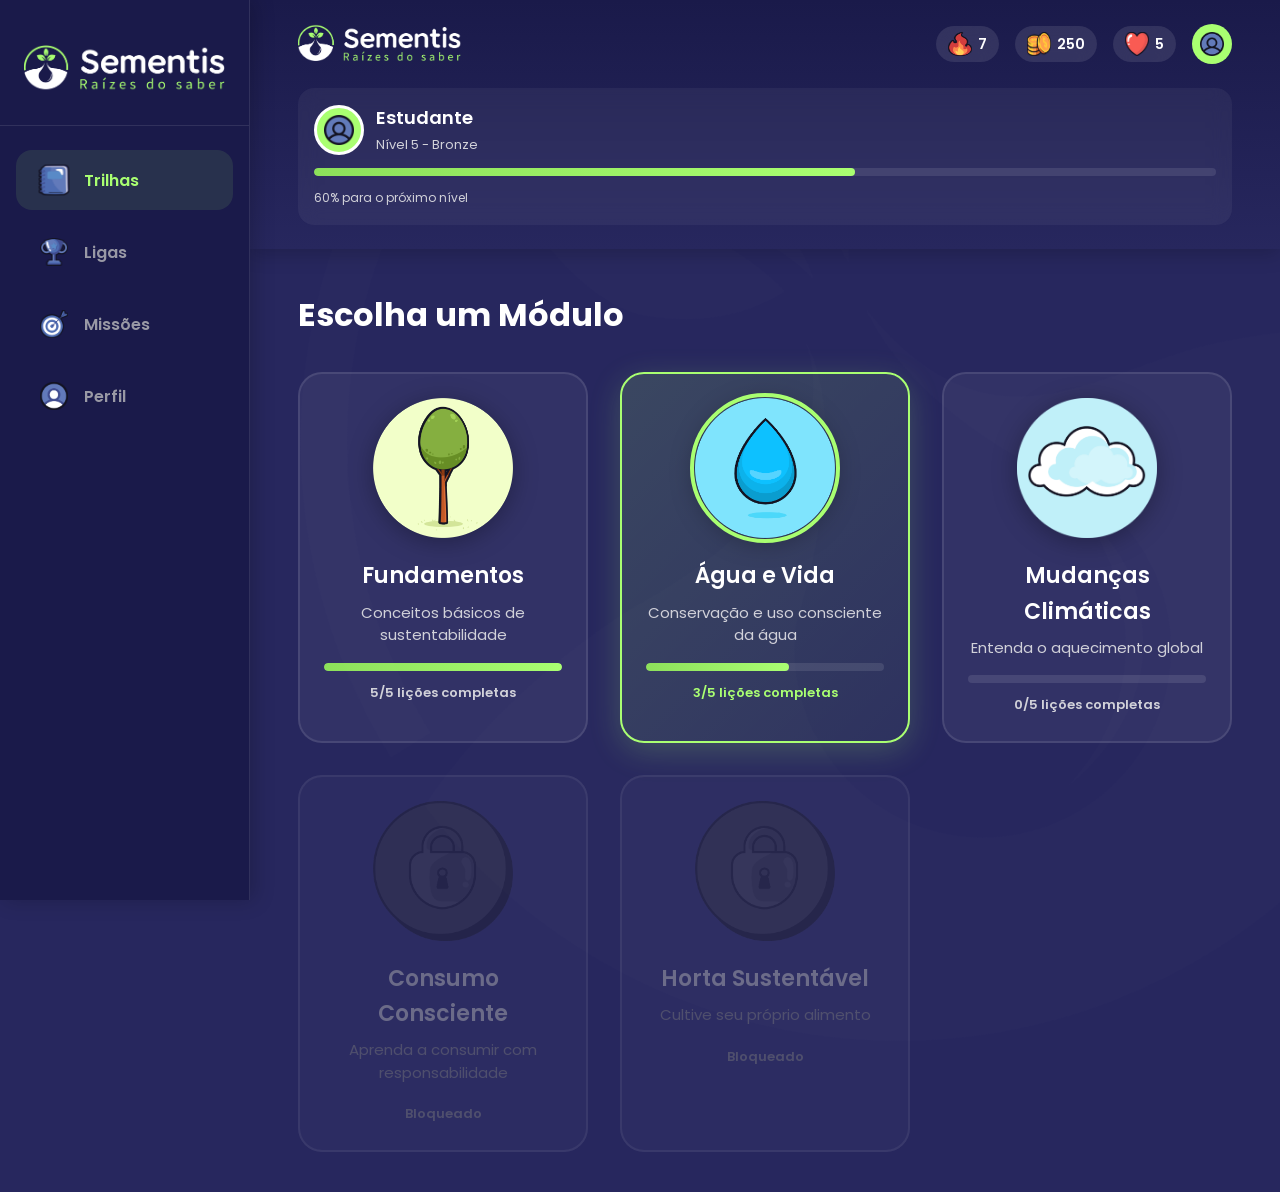
==== commit b27290ec: "arrumando o BOs" ====
--- a/home.html
+++ b/home.html
@@ -1,318 +1,323 @@
-<!DOCTYPE html>
-<html lang="pt-BR">
-<head>
-    <meta charset="UTF-8">
-    <meta name="viewport" content="width=device-width, initial-scale=1.0">
-    <title>Sementis - Trilhas de Aprendizado</title>
-    <link rel="stylesheet" href="css/styles.css">
-    <link rel="stylesheet" href="css/home.css">
-    <link href="https://fonts.googleapis.com/css2?family=Poppins:wght@300;400;500;600;700;800&display=swap" rel="stylesheet">
-</head>
-<body class="home-page">
-    <!-- Header -->
-    <header class="home-header">
-        <div class="header-top">
-            <img src="assets/brand/logo_sementis_branco.png" alt="Sementis Logo" class="header-logo">
-            <div class="user-stats">
-                <div class="stat-item">
-                    <img src="assets/icons/icone_sequencia_fogo.png" alt="Sequência" class="stat-icon">
-                    <span class="stat-value">7</span>
-                </div>
-                <div class="stat-item">
-                    <img src="assets/icons/icone_moeda.png" alt="Moedas" class="stat-icon">
-                    <span class="stat-value">250</span>
-                </div>
-                <div class="stat-item">
-                    <img src="assets/icons/icone_vida.png" alt="Vidas" class="stat-icon">
-                    <span class="stat-value">5</span>
-                </div>
-                <button class="profile-btn">
-                    <img src="assets/icons/icone_usuario.png" alt="Perfil">
-                </button>
-            </div>
-        </div>
-
-        <div class="user-progress">
-            <div class="user-info">
-                <div class="user-avatar">
-                    <img src="assets/icons/icone_usuario.png" alt="Avatar">
-                </div>
-                <div class="user-details">
-                    <h2 class="user-name">Estudante</h2>
-                    <p class="user-level">Nível 5 - Bronze</p>
-                </div>
-            </div>
-            <div class="progress-bar">
-                <div class="progress-fill" style="width: 60%"></div>
-            </div>
-            <span class="progress-text">60% para o próximo nível</span>
-        </div>
-    </header>
-
-    <!-- Main Content -->
-    <main class="home-content">
-        <!-- Modules View (default landing page) -->
-        <div class="modules-view" style="display: block;">
-            <div class="modules-header">
-                <h1 class="modules-title">Escolha um Módulo</h1>
-            </div>
-            <div class="modules-grid">
-                <!-- Module 1: Básico -->
-                <div class="module-card" data-module="basico">
-                    <div class="module-icon-wrapper">
-                        <img src="assets/tarefas/tarefa_basico1.png" alt="Básico" class="module-icon">
-                    </div>
-                    <h3 class="module-title">Fundamentos</h3>
-                    <p class="module-description">Conceitos básicos de sustentabilidade</p>
-                    <div class="module-progress">
-                        <div class="module-progress-bar">
-                            <div class="module-progress-fill" style="width: 100%"></div>
-                        </div>
-                        <span class="module-progress-text">5/5 lições completas</span>
-                    </div>
-                </div>
-
-                <!-- Module 2: Água -->
-                <div class="module-card active" data-module="agua">
-                    <div class="module-icon-wrapper">
-                        <img src="assets/tarefas/tarefa_agua.png" alt="Água" class="module-icon">
-                        <div class="module-pulse"></div>
-                    </div>
-                    <h3 class="module-title">Água e Vida</h3>
-                    <p class="module-description">Conservação e uso consciente da água</p>
-                    <div class="module-progress">
-                        <div class="module-progress-bar">
-                            <div class="module-progress-fill" style="width: 60%"></div>
-                        </div>
-                        <span class="module-progress-text">3/5 lições completas</span>
-                    </div>
-                </div>
-
-                <!-- Module 3: Clima -->
-                <div class="module-card" data-module="clima">
-                    <div class="module-icon-wrapper">
-                        <img src="assets/tarefas/tarefa_clima.png" alt="Clima" class="module-icon">
-                    </div>
-                    <h3 class="module-title">Mudanças Climáticas</h3>
-                    <p class="module-description">Entenda o aquecimento global</p>
-                    <div class="module-progress">
-                        <div class="module-progress-bar">
-                            <div class="module-progress-fill" style="width: 0%"></div>
-                        </div>
-                        <span class="module-progress-text">0/5 lições completas</span>
-                    </div>
-                </div>
-
-                <!-- Module 4: Consumo Consciente -->
-                <div class="module-card locked" data-module="consumo">
-                    <div class="module-icon-wrapper">
-                        <img src="assets/tarefas/tarefa_bloqueada.png" alt="Bloqueado" class="module-icon">
-                    </div>
-                    <h3 class="module-title">Consumo Consciente</h3>
-                    <p class="module-description">Aprenda a consumir com responsabilidade</p>
-                    <div class="module-progress">
-                        <span class="module-progress-text locked-text">Bloqueado</span>
-                    </div>
-                </div>
-
-                <!-- Module 5: Horta -->
-                <div class="module-card locked" data-module="horta">
-                    <div class="module-icon-wrapper">
-                        <img src="assets/tarefas/tarefa_bloqueada.png" alt="Bloqueado" class="module-icon">
-                    </div>
-                    <h3 class="module-title">Horta Sustentável</h3>
-                    <p class="module-description">Cultive seu próprio alimento</p>
-                    <div class="module-progress">
-                        <span class="module-progress-text locked-text">Bloqueado</span>
-                    </div>
-                </div>
-            </div>
-        </div>
-
-        <!-- Dashboard View (accessed from bottom nav) -->
-        <div class="content-wrapper" style="display: none;">
-            <section class="daily-goal">
-                <div class="goal-card">
-                    <img src="assets/icons/menu_rodape_alvo.png" alt="Meta Diária" class="goal-icon">
-                    <div class="goal-info">
-                        <h3>Meta Diária</h3>
-                        <p>Complete 3 lições hoje</p>
-                        <div class="goal-progress">
-                            <div class="goal-progress-bar">
-                                <div class="goal-progress-fill" style="width: 33%"></div>
-                            </div>
-                            <span class="goal-count">1/3</span>
-                        </div>
-                    </div>
-                </div>
-            </section>
-
-            <section class="learning-trails">
-                <div class="trails-header">
-                    <div>
-                        <h2 class="section-title">Trilhas de Aprendizado</h2>
-                        <p class="trail-map-subtitle">Percorra o caminho gamificado inspirado no Duolingo, usando os ícones e cores do Sementis.</p>
-                    </div>
-                    <div class="trail-legend">
-                        <span class="legend-item"><span class="legend-dot completed"></span>Concluída</span>
-                        <span class="legend-item"><span class="legend-dot active"></span>Em progresso</span>
-                        <span class="legend-item"><span class="legend-dot available"></span>Disponível</span>
-                        <span class="legend-item"><span class="legend-dot locked"></span>Bloqueada</span>
-                    </div>
-                </div>
-
-                <div class="trail-map" id="homeTrailMap">
-                    <div class="trail-step completed align-left" data-module="basico" data-trail="basico">
-                        <div class="trail-node">
-                            <img src="assets/tarefas/tarefa_basico1.png" alt="Fundamentos" class="trail-icon">
-                            <span class="trail-badge">Concluída</span>
-                        </div>
-                        <div class="trail-info">
-                            <h3 class="trail-step-title">Fundamentos</h3>
-                            <p class="trail-step-description">Conceitos básicos de sustentabilidade</p>
-                            <div class="trail-mini-progress">
-                                <div class="trail-mini-progress-bar">
-                                    <div class="trail-mini-progress-fill" style="width: 100%"></div>
-                                </div>
-                                <span class="trail-mini-progress-text">5/5 lições</span>
-                            </div>
-                        </div>
-                    </div>
-
-                    <div class="trail-step active align-right" data-module="agua" data-trail="agua">
-                        <div class="trail-node">
-                            <img src="assets/tarefas/tarefa_agua.png" alt="Água e Vida" class="trail-icon">
-                            <span class="trail-badge">Agora</span>
-                        </div>
-                        <div class="trail-info">
-                            <h3 class="trail-step-title">Água e Vida</h3>
-                            <p class="trail-step-description">Conservação e uso consciente da água</p>
-                            <div class="trail-mini-progress">
-                                <div class="trail-mini-progress-bar">
-                                    <div class="trail-mini-progress-fill" style="width: 60%"></div>
-                                </div>
-                                <span class="trail-mini-progress-text">3/5 lições</span>
-                            </div>
-                        </div>
-                    </div>
-
-                    <div class="trail-step available align-left" data-module="clima" data-trail="clima">
-                        <div class="trail-node">
-                            <img src="assets/tarefas/tarefa_clima.png" alt="Mudanças Climáticas" class="trail-icon">
-                            <span class="trail-badge neutral">Liberada</span>
-                        </div>
-                        <div class="trail-info">
-                            <h3 class="trail-step-title">Mudanças Climáticas</h3>
-                            <p class="trail-step-description">Entenda o aquecimento global</p>
-                            <div class="trail-mini-progress">
-                                <div class="trail-mini-progress-bar">
-                                    <div class="trail-mini-progress-fill" style="width: 0%"></div>
-                                </div>
-                                <span class="trail-mini-progress-text">0/5 lições</span>
-                            </div>
-                        </div>
-                    </div>
-
-                    <div class="trail-step locked align-right" data-module="consumo" data-trail="consumo">
-                        <div class="trail-node">
-                            <img src="assets/tarefas/tarefa_bloqueada.png" alt="Consumo Consciente" class="trail-icon">
-                            <span class="trail-badge locked">Bloqueada</span>
-                        </div>
-                        <div class="trail-info">
-                            <h3 class="trail-step-title">Consumo Consciente</h3>
-                            <p class="trail-step-description">Aprenda a consumir com responsabilidade</p>
-                            <div class="trail-mini-progress">
-                                <div class="trail-mini-progress-bar muted"></div>
-                                <span class="trail-mini-progress-text locked-text">Bloqueada</span>
-                            </div>
-                        </div>
-                    </div>
-
-                    <div class="trail-step locked align-left" data-module="horta" data-trail="horta">
-                        <div class="trail-node">
-                            <img src="assets/tarefas/tarefa_bloqueada.png" alt="Horta Sustentável" class="trail-icon">
-                            <span class="trail-badge locked">Bloqueada</span>
-                        </div>
-                        <div class="trail-info">
-                            <h3 class="trail-step-title">Horta Sustentável</h3>
-                            <p class="trail-step-description">Cultive seu próprio alimento</p>
-                            <div class="trail-mini-progress">
-                                <div class="trail-mini-progress-bar muted"></div>
-                                <span class="trail-mini-progress-text locked-text">Bloqueada</span>
-                            </div>
-                        </div>
-                    </div>
-                </div>
-            </section>
-
-            <!-- Games Section -->
-            <section class="quick-games">
-                <h2 class="section-title">Mini-Jogos Rápidos</h2>
-                <div class="games-grid">
-                    <div class="game-quick-card">
-                        <img src="assets/jogos/flappy-fish/jogo_flappy_fish_peixe.png" alt="Flappy Fish" class="game-thumb">
-                        <div class="game-overlay">
-                            <h3>Flappy Fish</h3>
-                            <p>Desvie da poluição</p>
-                        </div>
-                    </div>
-                    <div class="game-quick-card">
-                        <img src="assets/jogos/garbage-recycle/jogo_garbage_recycle_cesto_lixo_reciclavel.png" alt="Garbage Recycle" class="game-thumb">
-                        <div class="game-overlay">
-                            <h3>Garbage Recycle</h3>
-                            <p>Separe o lixo</p>
-                        </div>
-                    </div>
-                </div>
-            </section>
-
-            <!-- Achievements Preview -->
-            <section class="achievements-preview">
-                <h2 class="section-title">Conquistas Recentes</h2>
-                <div class="achievements-grid">
-                    <div class="achievement-card">
-                        <img src="assets/ligas/liga_medalha_bronze.png" alt="Medalha Bronze">
-                        <p>Primeira Lição</p>
-                    </div>
-                    <div class="achievement-card">
-                        <img src="assets/ligas/missao_alvo_bronze.png" alt="Missão Bronze">
-                        <p>3 Dias Seguidos</p>
-                    </div>
-                    <div class="achievement-card locked-achievement">
-                        <img src="assets/ligas/liga_trofeu_bloqueado.png" alt="Bloqueado">
-                        <p>Bloqueado</p>
-                    </div>
-                </div>
-            </section>
-        </div>
-    </main>
-
-    <!-- Bottom Navigation -->
-    <nav class="bottom-nav">
-        <div class="sidebar-logo">
-            <img src="assets/brand/logo_sementis_branco.png" alt="Sementis">
-        </div>
-        <div class="nav-items-wrapper">
-            <button class="nav-item active">
-                <img src="assets/icons/menu_rodape_tarefa.png" alt="Trilhas">
-                <span>Trilhas</span>
-            </button>
-            <button class="nav-item">
-                <img src="assets/icons/menu_rodape_trofeu_liga.png" alt="Ligas">
-                <span>Ligas</span>
-            </button>
-            <button class="nav-item">
-                <img src="assets/icons/menu_rodape_alvo.png" alt="Missões">
-                <span>Missões</span>
-            </button>
-            <button class="nav-item">
-                <img src="assets/icons/menu_rodape_usuario.png" alt="Perfil">
-                <span>Perfil</span>
-            </button>
-        </div>
-    </nav>
-
-    <script src="js/main.js"></script>
-    <script src="js/home.js"></script>
-</body>
-</html>
+<!DOCTYPE html>
+<html lang="pt-BR">
+<head>
+    <meta charset="UTF-8">
+    <meta name="viewport" content="width=device-width, initial-scale=1.0">
+    <meta name="theme-color" content="#1a1a4a">
+    <meta name="application-name" content="Sementis">
+    <link rel="manifest" href="pwa/manifest.webmanifest">
+    <link rel="icon" href="assets/icons/pwa-icon.svg" type="image/svg+xml">
+    <title>Sementis - Trilhas de Aprendizado</title>
+    <link rel="stylesheet" href="css/styles.css">
+    <link rel="stylesheet" href="css/home.css">
+    <link href="https://fonts.googleapis.com/css2?family=Poppins:wght@300;400;500;600;700;800&display=swap" rel="stylesheet">
+</head>
+<body class="home-page">
+    <!-- Header -->
+    <header class="home-header">
+        <div class="header-top">
+            <img src="assets/brand/logo_sementis_branco.png" alt="Sementis Logo" class="header-logo">
+            <div class="user-stats">
+                <div class="stat-item">
+                    <img src="assets/icons/icone_sequencia_fogo.png" alt="Sequência" class="stat-icon">
+                    <span class="stat-value">7</span>
+                </div>
+                <div class="stat-item">
+                    <img src="assets/icons/icone_moeda.png" alt="Moedas" class="stat-icon">
+                    <span class="stat-value">250</span>
+                </div>
+                <div class="stat-item">
+                    <img src="assets/icons/icone_vida.png" alt="Vidas" class="stat-icon">
+                    <span class="stat-value">5</span>
+                </div>
+                <button class="profile-btn">
+                    <img src="assets/icons/icone_usuario.png" alt="Perfil">
+                </button>
+            </div>
+        </div>
+
+        <div class="user-progress">
+            <div class="user-info">
+                <div class="user-avatar">
+                    <img src="assets/icons/icone_usuario.png" alt="Avatar">
+                </div>
+                <div class="user-details">
+                    <h2 class="user-name">Estudante</h2>
+                    <p class="user-level">Nível 5 - Bronze</p>
+                </div>
+            </div>
+            <div class="progress-bar">
+                <div class="progress-fill" style="width: 60%"></div>
+            </div>
+            <span class="progress-text">60% para o próximo nível</span>
+        </div>
+    </header>
+
+    <!-- Main Content -->
+    <main class="home-content">
+        <!-- Modules View (default landing page) -->
+        <div class="modules-view" style="display: block;">
+            <div class="modules-header">
+                <h1 class="modules-title">Escolha um Módulo</h1>
+            </div>
+            <div class="modules-grid">
+                <!-- Module 1: Básico -->
+                <div class="module-card" data-module="basico">
+                    <div class="module-icon-wrapper">
+                        <img src="assets/tarefas/tarefa_basico1.png" alt="Básico" class="module-icon">
+                    </div>
+                    <h3 class="module-title">Fundamentos</h3>
+                    <p class="module-description">Conceitos básicos de sustentabilidade</p>
+                    <div class="module-progress">
+                        <div class="module-progress-bar">
+                            <div class="module-progress-fill" style="width: 100%"></div>
+                        </div>
+                        <span class="module-progress-text">5/5 lições completas</span>
+                    </div>
+                </div>
+
+                <!-- Module 2: Água -->
+                <div class="module-card active" data-module="agua">
+                    <div class="module-icon-wrapper">
+                        <img src="assets/tarefas/tarefa_agua.png" alt="Água" class="module-icon">
+                        <div class="module-pulse"></div>
+                    </div>
+                    <h3 class="module-title">Água e Vida</h3>
+                    <p class="module-description">Conservação e uso consciente da água</p>
+                    <div class="module-progress">
+                        <div class="module-progress-bar">
+                            <div class="module-progress-fill" style="width: 60%"></div>
+                        </div>
+                        <span class="module-progress-text">3/5 lições completas</span>
+                    </div>
+                </div>
+
+                <!-- Module 3: Clima -->
+                <div class="module-card" data-module="clima">
+                    <div class="module-icon-wrapper">
+                        <img src="assets/tarefas/tarefa_clima.png" alt="Clima" class="module-icon">
+                    </div>
+                    <h3 class="module-title">Mudanças Climáticas</h3>
+                    <p class="module-description">Entenda o aquecimento global</p>
+                    <div class="module-progress">
+                        <div class="module-progress-bar">
+                            <div class="module-progress-fill" style="width: 0%"></div>
+                        </div>
+                        <span class="module-progress-text">0/5 lições completas</span>
+                    </div>
+                </div>
+
+                <!-- Module 4: Consumo Consciente -->
+                <div class="module-card locked" data-module="consumo">
+                    <div class="module-icon-wrapper">
+                        <img src="assets/tarefas/tarefa_bloqueada.png" alt="Bloqueado" class="module-icon">
+                    </div>
+                    <h3 class="module-title">Consumo Consciente</h3>
+                    <p class="module-description">Aprenda a consumir com responsabilidade</p>
+                    <div class="module-progress">
+                        <span class="module-progress-text locked-text">Bloqueado</span>
+                    </div>
+                </div>
+
+                <!-- Module 5: Horta -->
+                <div class="module-card locked" data-module="horta">
+                    <div class="module-icon-wrapper">
+                        <img src="assets/tarefas/tarefa_bloqueada.png" alt="Bloqueado" class="module-icon">
+                    </div>
+                    <h3 class="module-title">Horta Sustentável</h3>
+                    <p class="module-description">Cultive seu próprio alimento</p>
+                    <div class="module-progress">
+                        <span class="module-progress-text locked-text">Bloqueado</span>
+                    </div>
+                </div>
+            </div>
+        </div>
+
+        <!-- Dashboard View (accessed from bottom nav) -->
+        <div class="content-wrapper" style="display: none;">
+            <section class="daily-goal">
+                <div class="goal-card">
+                    <img src="assets/icons/menu_rodape_alvo.png" alt="Meta Diária" class="goal-icon">
+                    <div class="goal-info">
+                        <h3>Meta Diária</h3>
+                        <p>Complete 3 lições hoje</p>
+                        <div class="goal-progress">
+                            <div class="goal-progress-bar">
+                                <div class="goal-progress-fill" style="width: 33%"></div>
+                            </div>
+                            <span class="goal-count">1/3</span>
+                        </div>
+                    </div>
+                </div>
+            </section>
+
+            <section class="learning-trails">
+                <div class="trails-header">
+                    <div>
+                        <h2 class="section-title">Trilhas de Aprendizado</h2>
+                        <p class="trail-map-subtitle">Percorra o caminho gamificado inspirado no Duolingo, usando os ícones e cores do Sementis.</p>
+                    </div>
+                    <div class="trail-legend">
+                        <span class="legend-item"><span class="legend-dot completed"></span>Concluída</span>
+                        <span class="legend-item"><span class="legend-dot active"></span>Em progresso</span>
+                        <span class="legend-item"><span class="legend-dot available"></span>Disponível</span>
+                        <span class="legend-item"><span class="legend-dot locked"></span>Bloqueada</span>
+                    </div>
+                </div>
+
+                <div class="trail-map" id="homeTrailMap">
+                    <div class="trail-step completed align-left" data-module="basico" data-trail="basico">
+                        <div class="trail-node">
+                            <img src="assets/tarefas/tarefa_basico1.png" alt="Fundamentos" class="trail-icon">
+                            <span class="trail-badge">Concluída</span>
+                        </div>
+                        <div class="trail-info">
+                            <h3 class="trail-step-title">Fundamentos</h3>
+                            <p class="trail-step-description">Conceitos básicos de sustentabilidade</p>
+                            <div class="trail-mini-progress">
+                                <div class="trail-mini-progress-bar">
+                                    <div class="trail-mini-progress-fill" style="width: 100%"></div>
+                                </div>
+                                <span class="trail-mini-progress-text">5/5 lições</span>
+                            </div>
+                        </div>
+                    </div>
+
+                    <div class="trail-step active align-right" data-module="agua" data-trail="agua">
+                        <div class="trail-node">
+                            <img src="assets/tarefas/tarefa_agua.png" alt="Água e Vida" class="trail-icon">
+                            <span class="trail-badge">Agora</span>
+                        </div>
+                        <div class="trail-info">
+                            <h3 class="trail-step-title">Água e Vida</h3>
+                            <p class="trail-step-description">Conservação e uso consciente da água</p>
+                            <div class="trail-mini-progress">
+                                <div class="trail-mini-progress-bar">
+                                    <div class="trail-mini-progress-fill" style="width: 60%"></div>
+                                </div>
+                                <span class="trail-mini-progress-text">3/5 lições</span>
+                            </div>
+                        </div>
+                    </div>
+
+                    <div class="trail-step available align-left" data-module="clima" data-trail="clima">
+                        <div class="trail-node">
+                            <img src="assets/tarefas/tarefa_clima.png" alt="Mudanças Climáticas" class="trail-icon">
+                            <span class="trail-badge neutral">Liberada</span>
+                        </div>
+                        <div class="trail-info">
+                            <h3 class="trail-step-title">Mudanças Climáticas</h3>
+                            <p class="trail-step-description">Entenda o aquecimento global</p>
+                            <div class="trail-mini-progress">
+                                <div class="trail-mini-progress-bar">
+                                    <div class="trail-mini-progress-fill" style="width: 0%"></div>
+                                </div>
+                                <span class="trail-mini-progress-text">0/5 lições</span>
+                            </div>
+                        </div>
+                    </div>
+
+                    <div class="trail-step locked align-right" data-module="consumo" data-trail="consumo">
+                        <div class="trail-node">
+                            <img src="assets/tarefas/tarefa_bloqueada.png" alt="Consumo Consciente" class="trail-icon">
+                            <span class="trail-badge locked">Bloqueada</span>
+                        </div>
+                        <div class="trail-info">
+                            <h3 class="trail-step-title">Consumo Consciente</h3>
+                            <p class="trail-step-description">Aprenda a consumir com responsabilidade</p>
+                            <div class="trail-mini-progress">
+                                <div class="trail-mini-progress-bar muted"></div>
+                                <span class="trail-mini-progress-text locked-text">Bloqueada</span>
+                            </div>
+                        </div>
+                    </div>
+
+                    <div class="trail-step locked align-left" data-module="horta" data-trail="horta">
+                        <div class="trail-node">
+                            <img src="assets/tarefas/tarefa_bloqueada.png" alt="Horta Sustentável" class="trail-icon">
+                            <span class="trail-badge locked">Bloqueada</span>
+                        </div>
+                        <div class="trail-info">
+                            <h3 class="trail-step-title">Horta Sustentável</h3>
+                            <p class="trail-step-description">Cultive seu próprio alimento</p>
+                            <div class="trail-mini-progress">
+                                <div class="trail-mini-progress-bar muted"></div>
+                                <span class="trail-mini-progress-text locked-text">Bloqueada</span>
+                            </div>
+                        </div>
+                    </div>
+                </div>
+            </section>
+
+            <!-- Games Section -->
+            <section class="quick-games">
+                <h2 class="section-title">Mini-Jogos Rápidos</h2>
+                <div class="games-grid">
+                    <div class="game-quick-card">
+                        <img src="assets/jogos/flappy-fish/jogo_flappy_fish_peixe.png" alt="Flappy Fish" class="game-thumb">
+                        <div class="game-overlay">
+                            <h3>Flappy Fish</h3>
+                            <p>Desvie da poluição</p>
+                        </div>
+                    </div>
+                    <div class="game-quick-card">
+                        <img src="assets/jogos/garbage-recycle/jogo_garbage_recycle_cesto_lixo_reciclavel.png" alt="Garbage Recycle" class="game-thumb">
+                        <div class="game-overlay">
+                            <h3>Garbage Recycle</h3>
+                            <p>Separe o lixo</p>
+                        </div>
+                    </div>
+                </div>
+            </section>
+
+            <!-- Achievements Preview -->
+            <section class="achievements-preview">
+                <h2 class="section-title">Conquistas Recentes</h2>
+                <div class="achievements-grid">
+                    <div class="achievement-card">
+                        <img src="assets/ligas/liga_medalha_bronze.png" alt="Medalha Bronze">
+                        <p>Primeira Lição</p>
+                    </div>
+                    <div class="achievement-card">
+                        <img src="assets/ligas/missao_alvo_bronze.png" alt="Missão Bronze">
+                        <p>3 Dias Seguidos</p>
+                    </div>
+                    <div class="achievement-card locked-achievement">
+                        <img src="assets/ligas/liga_trofeu_bloqueado.png" alt="Bloqueado">
+                        <p>Bloqueado</p>
+                    </div>
+                </div>
+            </section>
+        </div>
+    </main>
+
+    <!-- Bottom Navigation -->
+    <nav class="bottom-nav">
+        <div class="sidebar-logo">
+            <img src="assets/brand/logo_sementis_branco.png" alt="Sementis">
+        </div>
+        <div class="nav-items-wrapper">
+            <button class="nav-item active">
+                <img src="assets/icons/menu_rodape_tarefa.png" alt="Trilhas">
+                <span>Trilhas</span>
+            </button>
+            <button class="nav-item">
+                <img src="assets/icons/menu_rodape_trofeu_liga.png" alt="Ligas">
+                <span>Ligas</span>
+            </button>
+            <button class="nav-item">
+                <img src="assets/icons/menu_rodape_alvo.png" alt="Missões">
+                <span>Missões</span>
+            </button>
+            <button class="nav-item">
+                <img src="assets/icons/menu_rodape_usuario.png" alt="Perfil">
+                <span>Perfil</span>
+            </button>
+        </div>
+    </nav>
+
+    <script src="pwa/pwa-register.js"></script>
+    <script src="js/main.js"></script>
+    <script src="js/home.js"></script>
+</body>
+</html>
--- a/css/styles.css
+++ b/css/styles.css
@@ -1,241 +1,241 @@
-/* ===== CSS Variables ===== */
-:root {
-    --color-primary: #27275e;
-    --color-primary-dark: #1a1a4a;
-    --color-primary-light: #3a3a7a;
-    --color-accent: #a9ff71;
-    --color-accent-dark: #8ce05a;
-    --color-accent-light: #c4ff9e;
-    
-    --color-white: #ffffff;
-    --color-gray-100: #f7f7f9;
-    --color-gray-200: #e9e9ed;
-    --color-gray-300: #d1d1d9;
-    --color-gray-400: #9999a5;
-    --color-gray-500: #6b6b78;
-    --color-gray-600: #4a4a55;
-    --color-gray-700: #2d2d35;
-    --color-black: #0a0a0f;
-    
-    --color-success: #10b981;
-    --color-warning: #f59e0b;
-    --color-error: #ef4444;
-    
-    --font-family: 'Poppins', -apple-system, BlinkMacSystemFont, 'Segoe UI', Roboto, sans-serif;
-    
-    --shadow-sm: 0 1px 2px rgba(0, 0, 0, 0.05);
-    --shadow-md: 0 4px 6px -1px rgba(0, 0, 0, 0.1), 0 2px 4px -1px rgba(0, 0, 0, 0.06);
-    --shadow-lg: 0 10px 15px -3px rgba(0, 0, 0, 0.1), 0 4px 6px -2px rgba(0, 0, 0, 0.05);
-    --shadow-xl: 0 20px 25px -5px rgba(0, 0, 0, 0.1), 0 10px 10px -5px rgba(0, 0, 0, 0.04);
-    --shadow-glow: 0 0 20px rgba(169, 255, 113, 0.3);
-    
-    --radius-sm: 8px;
-    --radius-md: 12px;
-    --radius-lg: 16px;
-    --radius-xl: 24px;
-    --radius-full: 9999px;
-    
-    --transition-fast: 150ms ease;
-    --transition-base: 300ms ease;
-    --transition-slow: 500ms ease;
-}
-
-/* ===== Reset & Base ===== */
-*,
-*::before,
-*::after {
-    margin: 0;
-    padding: 0;
-    box-sizing: border-box;
-}
-
-html {
-    scroll-behavior: smooth;
-}
-
-body {
-    font-family: var(--font-family);
-    font-size: 16px;
-    line-height: 1.6;
-    color: var(--color-white);
-    background-color: var(--color-primary);
-    -webkit-font-smoothing: antialiased;
-    -moz-osx-font-smoothing: grayscale;
-}
-
-img {
-    max-width: 100%;
-    height: auto;
-    display: block;
-}
-
-a {
-    text-decoration: none;
-    color: inherit;
-    transition: color var(--transition-fast);
-}
-
-ul {
-    list-style: none;
-}
-
-button {
-    font-family: inherit;
-    cursor: pointer;
-    border: none;
-    background: none;
-}
-
-input {
-    font-family: inherit;
-    border: none;
-    outline: none;
-}
-
-/* ===== Container ===== */
-.container {
-    width: 100%;
-    max-width: 1200px;
-    margin: 0 auto;
-    padding: 0 24px;
-}
-
-/* ===== Buttons ===== */
-.btn {
-    display: inline-flex;
-    align-items: center;
-    justify-content: center;
-    gap: 8px;
-    padding: 12px 24px;
-    font-size: 14px;
-    font-weight: 600;
-    border-radius: var(--radius-full);
-    transition: all var(--transition-base);
-    cursor: pointer;
-    border: 2px solid transparent;
-}
-
-.btn--primary {
-    background: var(--color-accent);
-    color: var(--color-primary-dark);
-}
-
-.btn--primary:hover {
-    background: var(--color-accent-dark);
-    box-shadow: var(--shadow-glow);
-    transform: translateY(-2px);
-}
-
-.btn--outline {
-    background: transparent;
-    border-color: var(--color-white);
-    color: var(--color-white);
-}
-
-.btn--outline:hover {
-    background: var(--color-white);
-    color: var(--color-primary);
-}
-
-.btn--ghost {
-    background: rgba(255, 255, 255, 0.1);
-    color: var(--color-white);
-    border-color: transparent;
-}
-
-.btn--ghost:hover {
-    background: rgba(255, 255, 255, 0.2);
-}
-
-.btn--large {
-    padding: 16px 32px;
-    font-size: 16px;
-}
-
-.btn--full {
-    width: 100%;
-}
-
-/* ===== Section Styling ===== */
-.section__header {
-    text-align: center;
-    margin-bottom: 60px;
-}
-
-.section__tag {
-    display: inline-block;
-    padding: 8px 16px;
-    background: rgba(169, 255, 113, 0.1);
-    color: var(--color-accent);
-    font-size: 14px;
-    font-weight: 600;
-    border-radius: var(--radius-full);
-    margin-bottom: 16px;
-}
-
-.section__title {
-    font-size: clamp(28px, 5vw, 42px);
-    font-weight: 700;
-    line-height: 1.2;
-}
-
-.highlight {
-    color: var(--color-accent);
-}
-
-/* ===== Animations ===== */
-@keyframes float {
-    0%, 100% {
-        transform: translateY(0);
-    }
-    50% {
-        transform: translateY(-10px);
-    }
-}
-
-@keyframes pulse {
-    0%, 100% {
-        opacity: 1;
-    }
-    50% {
-        opacity: 0.5;
-    }
-}
-
-@keyframes slideUp {
-    from {
-        opacity: 0;
-        transform: translateY(30px);
-    }
-    to {
-        opacity: 1;
-        transform: translateY(0);
-    }
-}
-
-@keyframes fadeIn {
-    from {
-        opacity: 0;
-    }
-    to {
-        opacity: 1;
-    }
-}
-
-/* ===== Scrollbar ===== */
-::-webkit-scrollbar {
-    width: 8px;
-}
-
-::-webkit-scrollbar-track {
-    background: var(--color-primary-dark);
-}
-
-::-webkit-scrollbar-thumb {
-    background: var(--color-primary-light);
-    border-radius: var(--radius-full);
-}
-
-::-webkit-scrollbar-thumb:hover {
-    background: var(--color-gray-500);
-}
+/* ===== CSS Variables ===== */
+:root {
+    --color-primary: #27275e;
+    --color-primary-dark: #1a1a4a;
+    --color-primary-light: #3a3a7a;
+    --color-accent: #a9ff71;
+    --color-accent-dark: #8ce05a;
+    --color-accent-light: #c4ff9e;
+    
+    --color-white: #ffffff;
+    --color-gray-100: #f7f7f9;
+    --color-gray-200: #e9e9ed;
+    --color-gray-300: #d1d1d9;
+    --color-gray-400: #9999a5;
+    --color-gray-500: #6b6b78;
+    --color-gray-600: #4a4a55;
+    --color-gray-700: #2d2d35;
+    --color-black: #0a0a0f;
+    
+    --color-success: #10b981;
+    --color-warning: #f59e0b;
+    --color-error: #ef4444;
+    
+    --font-family: 'Poppins', -apple-system, BlinkMacSystemFont, 'Segoe UI', Roboto, sans-serif;
+    
+    --shadow-sm: 0 1px 2px rgba(0, 0, 0, 0.05);
+    --shadow-md: 0 4px 6px -1px rgba(0, 0, 0, 0.1), 0 2px 4px -1px rgba(0, 0, 0, 0.06);
+    --shadow-lg: 0 10px 15px -3px rgba(0, 0, 0, 0.1), 0 4px 6px -2px rgba(0, 0, 0, 0.05);
+    --shadow-xl: 0 20px 25px -5px rgba(0, 0, 0, 0.1), 0 10px 10px -5px rgba(0, 0, 0, 0.04);
+    --shadow-glow: 0 0 20px rgba(169, 255, 113, 0.3);
+    
+    --radius-sm: 8px;
+    --radius-md: 12px;
+    --radius-lg: 16px;
+    --radius-xl: 24px;
+    --radius-full: 9999px;
+    
+    --transition-fast: 150ms ease;
+    --transition-base: 300ms ease;
+    --transition-slow: 500ms ease;
+}
+
+/* ===== Reset & Base ===== */
+*,
+*::before,
+*::after {
+    margin: 0;
+    padding: 0;
+    box-sizing: border-box;
+}
+
+html {
+    scroll-behavior: smooth;
+}
+
+body {
+    font-family: var(--font-family);
+    font-size: 16px;
+    line-height: 1.6;
+    color: var(--color-white);
+    background-color: var(--color-primary);
+    -webkit-font-smoothing: antialiased;
+    -moz-osx-font-smoothing: grayscale;
+}
+
+img {
+    max-width: 100%;
+    height: auto;
+    display: block;
+}
+
+a {
+    text-decoration: none;
+    color: inherit;
+    transition: color var(--transition-fast);
+}
+
+ul {
+    list-style: none;
+}
+
+button {
+    font-family: inherit;
+    cursor: pointer;
+    border: none;
+    background: none;
+}
+
+input {
+    font-family: inherit;
+    border: none;
+    outline: none;
+}
+
+/* ===== Container ===== */
+.container {
+    width: 100%;
+    max-width: 1200px;
+    margin: 0 auto;
+    padding: 0 24px;
+}
+
+/* ===== Buttons ===== */
+.btn {
+    display: inline-flex;
+    align-items: center;
+    justify-content: center;
+    gap: 8px;
+    padding: 12px 24px;
+    font-size: 14px;
+    font-weight: 600;
+    border-radius: var(--radius-full);
+    transition: all var(--transition-base);
+    cursor: pointer;
+    border: 2px solid transparent;
+}
+
+.btn--primary {
+    background: var(--color-accent);
+    color: var(--color-primary-dark);
+}
+
+.btn--primary:hover {
+    background: var(--color-accent-dark);
+    box-shadow: var(--shadow-glow);
+    transform: translateY(-2px);
+}
+
+.btn--outline {
+    background: transparent;
+    border-color: var(--color-white);
+    color: var(--color-white);
+}
+
+.btn--outline:hover {
+    background: var(--color-white);
+    color: var(--color-primary);
+}
+
+.btn--ghost {
+    background: rgba(255, 255, 255, 0.1);
+    color: var(--color-white);
+    border-color: transparent;
+}
+
+.btn--ghost:hover {
+    background: rgba(255, 255, 255, 0.2);
+}
+
+.btn--large {
+    padding: 16px 32px;
+    font-size: 16px;
+}
+
+.btn--full {
+    width: 100%;
+}
+
+/* ===== Section Styling ===== */
+.section__header {
+    text-align: center;
+    margin-bottom: 60px;
+}
+
+.section__tag {
+    display: inline-block;
+    padding: 8px 16px;
+    background: rgba(169, 255, 113, 0.1);
+    color: var(--color-accent);
+    font-size: 14px;
+    font-weight: 600;
+    border-radius: var(--radius-full);
+    margin-bottom: 16px;
+}
+
+.section__title {
+    font-size: clamp(28px, 5vw, 42px);
+    font-weight: 700;
+    line-height: 1.2;
+}
+
+.highlight {
+    color: var(--color-accent);
+}
+
+/* ===== Animations ===== */
+@keyframes float {
+    0%, 100% {
+        transform: translateY(0);
+    }
+    50% {
+        transform: translateY(-10px);
+    }
+}
+
+@keyframes pulse {
+    0%, 100% {
+        opacity: 1;
+    }
+    50% {
+        opacity: 0.5;
+    }
+}
+
+@keyframes slideUp {
+    from {
+        opacity: 0;
+        transform: translateY(30px);
+    }
+    to {
+        opacity: 1;
+        transform: translateY(0);
+    }
+}
+
+@keyframes fadeIn {
+    from {
+        opacity: 0;
+    }
+    to {
+        opacity: 1;
+    }
+}
+
+/* ===== Scrollbar ===== */
+::-webkit-scrollbar {
+    width: 8px;
+}
+
+::-webkit-scrollbar-track {
+    background: var(--color-primary-dark);
+}
+
+::-webkit-scrollbar-thumb {
+    background: var(--color-primary-light);
+    border-radius: var(--radius-full);
+}
+
+::-webkit-scrollbar-thumb:hover {
+    background: var(--color-gray-500);
+}
--- a/css/home.css
+++ b/css/home.css
@@ -1,1706 +1,1733 @@
-/* ===== Home Page Styles ===== */
-
-.home-page {
-    background: var(--color-primary);
-    min-height: 100vh;
-    padding-bottom: 80px;
-    overflow-x: hidden;
-}
-
-/* Desktop layout with sidebar */
-@media (min-width: 1024px) {
-    .home-page {
-        display: grid;
-        grid-template-columns: 250px 1fr;
-        grid-template-rows: auto 1fr;
-        padding-bottom: 0;
-    }
-}
-
-/* ===== Header ===== */
-.home-header {
-    background: linear-gradient(180deg, var(--color-primary-dark) 0%, var(--color-primary) 100%);
-    padding: 20px 24px;
-    box-shadow: 0 4px 20px rgba(0, 0, 0, 0.2);
-}
-
-@media (min-width: 1024px) {
-    .home-header {
-        grid-column: 2;
-        grid-row: 1;
-        padding: 24px 48px;
-    }
-}
-
-.header-top {
-    display: flex;
-    justify-content: space-between;
-    align-items: center;
-    margin-bottom: 24px;
-}
-
-.header-logo {
-    height: 40px;
-    width: auto;
-}
-
-.user-stats {
-    display: flex;
-    align-items: center;
-    gap: 16px;
-}
-
-.stat-item {
-    display: flex;
-    align-items: center;
-    gap: 6px;
-    background: rgba(255, 255, 255, 0.1);
-    padding: 6px 12px;
-    border-radius: var(--radius-full);
-    backdrop-filter: blur(10px);
-}
-
-.stat-icon {
-    width: 24px;
-    height: 24px;
-}
-
-.stat-value {
-    font-size: 14px;
-    font-weight: 600;
-    color: var(--color-white);
-}
-
-.profile-btn {
-    width: 40px;
-    height: 40px;
-    border-radius: 50%;
-    background: var(--color-accent);
-    display: flex;
-    align-items: center;
-    justify-content: center;
-    cursor: pointer;
-    transition: all var(--transition-base);
-    border: 2px solid transparent;
-}
-
-.profile-btn:hover {
-    transform: scale(1.05);
-    border-color: var(--color-white);
-}
-
-.profile-btn img {
-    width: 24px;
-    height: 24px;
-}
-
-/* ===== User Progress ===== */
-.user-progress {
-    background: rgba(255, 255, 255, 0.05);
-    padding: 16px;
-    border-radius: var(--radius-lg);
-    backdrop-filter: blur(10px);
-}
-
-.user-info {
-    display: flex;
-    align-items: center;
-    gap: 12px;
-    margin-bottom: 12px;
-}
-
-.user-avatar {
-    width: 50px;
-    height: 50px;
-    border-radius: 50%;
-    background: var(--color-accent);
-    display: flex;
-    align-items: center;
-    justify-content: center;
-    border: 3px solid var(--color-white);
-}
-
-.user-avatar img {
-    width: 30px;
-    height: 30px;
-}
-
-.user-details {
-    flex: 1;
-}
-
-.user-name {
-    font-size: 18px;
-    font-weight: 600;
-    color: var(--color-white);
-    margin-bottom: 2px;
-}
-
-.user-level {
-    font-size: 13px;
-    color: var(--color-gray-300);
-    display: flex;
-    align-items: center;
-    gap: 4px;
-}
-
-.progress-bar {
-    width: 100%;
-    height: 8px;
-    background: rgba(255, 255, 255, 0.1);
-    border-radius: var(--radius-full);
-    overflow: hidden;
-    margin-bottom: 8px;
-}
-
-.progress-fill {
-    height: 100%;
-    background: linear-gradient(90deg, var(--color-accent-dark), var(--color-accent));
-    border-radius: var(--radius-full);
-    transition: width 0.5s ease;
-}
-
-.progress-text {
-    font-size: 12px;
-    color: var(--color-gray-300);
-}
-
-/* ===== Main Content ===== */
-.home-content {
-    max-width: 800px;
-    margin: 0 auto;
-    padding: 24px 16px;
-}
-
-@media (min-width: 1024px) {
-    .home-content {
-        max-width: 1400px;
-        padding: 40px 48px;
-        grid-column: 2;
-        grid-row: 2;
-    }
-}
-
-.content-wrapper {
-    display: flex;
-    flex-direction: column;
-    gap: 32px;
-}
-
-@media (min-width: 1024px) {
-    .content-wrapper {
-        gap: 48px;
-    }
-}
-
-.section-title {
-    font-size: 22px;
-    font-weight: 700;
-    color: var(--color-white);
-    margin-bottom: 20px;
-}
-
-@media (min-width: 1024px) {
-    .section-title {
-        font-size: 28px;
-        margin-bottom: 32px;
-    }
-}
-
-/* ===== Daily Goal ===== */
-.daily-goal {
-    margin-bottom: 8px;
-}
-
-@media (min-width: 1024px) {
-    .daily-goal {
-        max-width: 600px;
-    }
-}
-
-.goal-card {
-    background: linear-gradient(135deg, rgba(169, 255, 113, 0.15), rgba(169, 255, 113, 0.05));
-    border: 2px solid rgba(169, 255, 113, 0.3);
-    border-radius: var(--radius-lg);
-    padding: 20px;
-    display: flex;
-    align-items: center;
-    gap: 16px;
-    transition: all var(--transition-base);
-}
-
-.goal-card:hover {
-    transform: translateY(-2px);
-    box-shadow: 0 8px 24px rgba(169, 255, 113, 0.2);
-}
-
-@media (min-width: 1024px) {
-    .goal-card {
-        padding: 28px;
-        gap: 24px;
-    }
-
-    .goal-card:hover {
-        transform: translateY(-4px);
-        box-shadow: 0 12px 32px rgba(169, 255, 113, 0.3);
-        border-color: var(--color-accent);
-    }
-}
-
-.goal-icon {
-    width: 50px;
-    height: 50px;
-    flex-shrink: 0;
-}
-
-.goal-info {
-    flex: 1;
-}
-
-.goal-info h3 {
-    font-size: 16px;
-    font-weight: 600;
-    color: var(--color-white);
-    margin-bottom: 4px;
-}
-
-.goal-info p {
-    font-size: 13px;
-    color: var(--color-gray-300);
-    margin-bottom: 12px;
-}
-
-.goal-progress {
-    display: flex;
-    align-items: center;
-    gap: 12px;
-}
-
-.goal-progress-bar {
-    flex: 1;
-    height: 6px;
-    background: rgba(255, 255, 255, 0.1);
-    border-radius: var(--radius-full);
-    overflow: hidden;
-}
-
-.goal-progress-fill {
-    height: 100%;
-    background: var(--color-accent);
-    border-radius: var(--radius-full);
-    transition: width 0.5s ease;
-}
-
-.goal-count {
-    font-size: 12px;
-    font-weight: 600;
-    color: var(--color-accent);
-}
-
-/* ===== Learning Trails - Path Design ===== */
-.learning-trails {
-    position: relative;
-    padding: 20px 0;
-}
-
-.trails-header {
-    display: flex;
-    flex-direction: column;
-    gap: 12px;
-    margin-bottom: 20px;
-}
-
-@media (min-width: 768px) {
-    .trails-header {
-        flex-direction: row;
-        justify-content: space-between;
-        align-items: flex-start;
-        gap: 24px;
-    }
-}
-
-.trail-map-subtitle {
-    font-size: 14px;
-    color: var(--color-gray-300);
-    max-width: 640px;
-    line-height: 1.5;
-    margin-top: 6px;
-}
-
-.trail-legend {
-    display: flex;
-    align-items: center;
-    flex-wrap: wrap;
-    gap: 10px 14px;
-}
-
-.legend-item {
-    display: inline-flex;
-    align-items: center;
-    gap: 6px;
-    font-size: 12px;
-    color: var(--color-gray-300);
-    background: rgba(255, 255, 255, 0.04);
-    padding: 6px 10px;
-    border-radius: var(--radius-full);
-    border: 1px solid rgba(255, 255, 255, 0.08);
-}
-
-.legend-dot {
-    width: 12px;
-    height: 12px;
-    border-radius: 50%;
-    border: 2px solid transparent;
-    display: inline-block;
-}
-
-.legend-dot.completed { background: linear-gradient(135deg, #52e68a, #a9ff71); border-color: rgba(169, 255, 113, 0.5); }
-.legend-dot.active { background: var(--color-accent); box-shadow: 0 0 12px rgba(169, 255, 113, 0.6); }
-.legend-dot.available { background: rgba(255, 255, 255, 0.18); border-color: rgba(255, 255, 255, 0.2); }
-.legend-dot.locked { background: rgba(255, 255, 255, 0.08); border-color: rgba(255, 255, 255, 0.12); }
-
-.trail-map {
-    position: relative;
-    background: linear-gradient(180deg, rgba(255, 255, 255, 0.04), rgba(255, 255, 255, 0.02));
-    border: 2px solid rgba(255, 255, 255, 0.08);
-    border-radius: var(--radius-xl);
-    padding: 28px 14px 40px;
-    overflow: hidden;
-    box-shadow: 0 12px 38px rgba(0, 0, 0, 0.25);
-    isolation: isolate;
-}
-
-.trail-map::before {
-    content: '';
-    position: absolute;
-    inset: -40px -80px auto;
-    height: 320px;
-    background: radial-gradient(circle at 30% 30%, rgba(169, 255, 113, 0.15), transparent 55%),
-                radial-gradient(circle at 80% 10%, rgba(255, 255, 255, 0.08), transparent 40%);
-    opacity: 0.8;
-    pointer-events: none;
-    z-index: 0;
-}
-
-.trail-map::after {
-    content: '';
-    position: absolute;
-    top: 0;
-    bottom: 0;
-    left: 50%;
-    width: 6px;
-    transform: translateX(-50%);
-    background: linear-gradient(180deg, rgba(169, 255, 113, 0.4), rgba(255, 255, 255, 0.08));
-    opacity: 0.5;
-    filter: blur(0.3px);
-    z-index: 0;
-}
-
-.trail-step,
-.trilha-step {
-    position: relative;
-    display: flex;
-    align-items: center;
-    gap: 18px;
-    max-width: 920px;
-    margin: 0 auto 54px;
-    padding: 6px 10px;
-    z-index: 1;
-}
-
-.trail-step:last-child,
-.trilha-step:last-child {
-    margin-bottom: 0;
-}
-
-.trail-step.align-right,
-.trilha-step.align-right {
-    flex-direction: row-reverse;
-    text-align: right;
-}
-
-.trail-step.align-right .trail-info,
-.trilha-step.align-right .trail-info {
-    align-items: flex-end;
-}
-
-.trail-step:not(:last-child)::after,
-.trilha-step:not(:last-child)::after {
-    content: '';
-    position: absolute;
-    left: 50%;
-    bottom: -42px;
-    width: 170px;
-    height: 96px;
-    background-image: url('../assets/trilha_caminho.png');
-    background-repeat: no-repeat;
-    background-size: contain;
-    background-position: center;
-    opacity: 0.55;
-    transform: translateX(-50%);
-    pointer-events: none;
-}
-
-.trail-step.align-right:not(:last-child)::after,
-.trilha-step.align-right:not(:last-child)::after {
-    transform: translateX(-50%) scaleX(-1);
-}
-
-.trail-node {
-    position: relative;
-    width: 110px;
-    height: 110px;
-    border-radius: 50%;
-    background: radial-gradient(circle at 30% 30%, rgba(169, 255, 113, 0.18), rgba(255, 255, 255, 0.06));
-    border: 3px solid rgba(255, 255, 255, 0.15);
-    box-shadow: 0 14px 30px rgba(0, 0, 0, 0.35), 0 0 0 8px rgba(169, 255, 113, 0.08);
-    display: flex;
-    align-items: center;
-    justify-content: center;
-    overflow: hidden;
-}
-
-.trail-node::before {
-    content: '';
-    position: absolute;
-    inset: -12px;
-    background: url('../assets/trilha_completa.png') no-repeat center / contain;
-    opacity: 0.35;
-    filter: drop-shadow(0 6px 14px rgba(0, 0, 0, 0.28));
-}
-
-.trail-icon {
-    width: 68%;
-    height: 68%;
-    object-fit: contain;
-    position: relative;
-    z-index: 1;
-    filter: drop-shadow(0 4px 10px rgba(0, 0, 0, 0.35));
-}
-
-.trail-badge {
-    position: absolute;
-    bottom: 8px;
-    left: 50%;
-    transform: translateX(-50%);
-    background: rgba(39, 39, 94, 0.9);
-    color: var(--color-accent);
-    font-size: 11px;
-    font-weight: 700;
-    padding: 6px 12px;
-    border-radius: var(--radius-full);
-    border: 1px solid rgba(169, 255, 113, 0.6);
-    z-index: 1;
-    box-shadow: 0 6px 16px rgba(0, 0, 0, 0.35);
-    letter-spacing: 0.3px;
-}
-
-.trail-badge.neutral {
-    background: rgba(255, 255, 255, 0.08);
-    color: var(--color-white);
-    border-color: rgba(255, 255, 255, 0.2);
-}
-
-.trail-badge.locked {
-    background: rgba(255, 255, 255, 0.04);
-    color: var(--color-gray-300);
-    border-color: rgba(255, 255, 255, 0.12);
-}
-
-.trail-info {
-    display: flex;
-    flex-direction: column;
-    gap: 6px;
-    flex: 1;
-}
-
-.trail-step-title,
-.trilha-step-title {
-    font-size: 19px;
-    font-weight: 700;
-    color: var(--color-white);
-}
-
-.trail-step-description,
-.trilha-step-description {
-    font-size: 14px;
-    color: var(--color-gray-300);
-    line-height: 1.45;
-}
-
-.trail-mini-progress {
-    display: flex;
-    align-items: center;
-    gap: 10px;
-    margin-top: 4px;
-}
-
-.trail-mini-progress-bar {
-    flex: 1;
-    height: 8px;
-    background: rgba(255, 255, 255, 0.12);
-    border-radius: var(--radius-full);
-    overflow: hidden;
-    position: relative;
-}
-
-.trail-mini-progress-bar.muted {
-    background: rgba(255, 255, 255, 0.06);
-}
-
-.trail-mini-progress-fill {
-    height: 100%;
-    background: linear-gradient(90deg, var(--color-accent-dark), var(--color-accent));
-    border-radius: var(--radius-full);
-    box-shadow: 0 0 12px rgba(169, 255, 113, 0.4);
-}
-
-.trail-mini-progress-text {
-    font-size: 13px;
-    font-weight: 600;
-    color: var(--color-gray-200);
-    min-width: 84px;
-}
-
-.trail-mini-progress-text.locked-text {
-    color: var(--color-gray-500);
-}
-
-.trail-step.completed .trail-node,
-.trilha-step.completed .trail-node {
-    border-color: rgba(169, 255, 113, 0.6);
-    box-shadow: 0 14px 38px rgba(0, 0, 0, 0.38), 0 0 0 10px rgba(169, 255, 113, 0.12);
-}
-
-.trail-step.completed .trail-mini-progress-fill,
-.trilha-step.completed .trail-mini-progress-fill {
-    background: linear-gradient(90deg, #10b981, #34d399);
-}
-
-.trail-step.active .trail-node,
-.trilha-step.active .trail-node {
-    border-color: var(--color-accent);
-    box-shadow: 0 16px 38px rgba(0, 0, 0, 0.42), 0 0 0 12px rgba(169, 255, 113, 0.18);
-}
-
-.trail-step.active .trail-node::after,
-.trilha-step.active .trail-node::after {
-    content: '';
-    position: absolute;
-    inset: -6px;
-    border: 2px solid rgba(169, 255, 113, 0.4);
-    border-radius: 50%;
-    animation: pulse 2s ease-in-out infinite;
-}
-
-.trail-step.active .trail-mini-progress-text,
-.trilha-step.active .trail-mini-progress-text {
-    color: var(--color-accent);
-}
-
-.trail-step.locked,
-.trilha-step.locked {
-    opacity: 0.7;
-}
-
-.trail-step.locked .trail-node,
-.trilha-step.locked .trail-node {
-    filter: grayscale(1) brightness(0.85);
-    border-color: rgba(255, 255, 255, 0.08);
-    box-shadow: none;
-}
-
-.trail-step.locked .trail-info,
-.trilha-step.locked .trail-info {
-    color: var(--color-gray-400);
-}
-
-@media (max-width: 768px) {
-    .trail-step,
-    .trilha-step {
-        align-items: flex-start;
-        gap: 14px;
-        margin-bottom: 40px;
-    }
-
-    .trail-step.align-right,
-    .trilha-step.align-right {
-        flex-direction: row;
-        text-align: left;
-    }
-
-    .trail-step:not(:last-child)::after,
-    .trilha-step:not(:last-child)::after {
-        width: 120px;
-        height: 70px;
-        bottom: -34px;
-    }
-
-    .trail-map::after {
-        width: 4px;
-        opacity: 0.35;
-    }
-}
-
-/* ===== Quick Games ===== */
-.quick-games {
-    margin-top: 16px;
-}
-
-.games-grid {
-    display: grid;
-    grid-template-columns: repeat(auto-fit, minmax(150px, 1fr));
-    gap: 16px;
-}
-
-@media (min-width: 1024px) {
-    .games-grid {
-        grid-template-columns: repeat(auto-fill, minmax(200px, 1fr));
-        gap: 24px;
-    }
-}
-
-.game-quick-card {
-    position: relative;
-    background: rgba(255, 255, 255, 0.05);
-    border-radius: var(--radius-lg);
-    overflow: hidden;
-    cursor: pointer;
-    transition: all var(--transition-base);
-    aspect-ratio: 1;
-    display: flex;
-    align-items: center;
-    justify-content: center;
-    padding: 20px;
-    border: 2px solid rgba(255, 255, 255, 0.1);
-}
-
-.game-quick-card:hover {
-    transform: translateY(-4px);
-    box-shadow: 0 8px 24px rgba(0, 0, 0, 0.3);
-    border-color: rgba(169, 255, 113, 0.3);
-}
-
-@media (min-width: 1024px) {
-    .game-quick-card {
-        padding: 32px;
-    }
-
-    .game-quick-card:hover {
-        transform: translateY(-8px);
-        box-shadow: 0 16px 48px rgba(0, 0, 0, 0.4);
-        border-color: var(--color-accent);
-    }
-}
-
-.game-thumb {
-    width: 80%;
-    height: 80%;
-    object-fit: contain;
-    transition: transform var(--transition-base);
-}
-
-.game-quick-card:hover .game-thumb {
-    transform: scale(1.1);
-}
-
-.game-overlay {
-    position: absolute;
-    bottom: 0;
-    left: 0;
-    right: 0;
-    background: linear-gradient(to top, rgba(0, 0, 0, 0.8), transparent);
-    padding: 12px;
-    transform: translateY(100%);
-    transition: transform var(--transition-base);
-}
-
-.game-quick-card:hover .game-overlay {
-    transform: translateY(0);
-}
-
-.game-overlay h3 {
-    font-size: 14px;
-    font-weight: 600;
-    color: var(--color-white);
-    margin-bottom: 2px;
-}
-
-.game-overlay p {
-    font-size: 11px;
-    color: var(--color-gray-300);
-}
-
-/* ===== Achievements ===== */
-.achievements-preview {
-    margin-top: 16px;
-}
-
-.achievements-grid {
-    display: grid;
-    grid-template-columns: repeat(auto-fit, minmax(100px, 1fr));
-    gap: 16px;
-}
-
-@media (min-width: 1024px) {
-    .achievements-grid {
-        grid-template-columns: repeat(auto-fill, minmax(140px, 1fr));
-        gap: 24px;
-    }
-}
-
-.achievement-card {
-    background: rgba(255, 255, 255, 0.05);
-    border: 2px solid rgba(169, 255, 113, 0.3);
-    border-radius: var(--radius-lg);
-    padding: 16px;
-    text-align: center;
-    transition: all var(--transition-base);
-    cursor: pointer;
-}
-
-.achievement-card:hover {
-    transform: translateY(-4px);
-    border-color: var(--color-accent);
-    box-shadow: 0 8px 24px rgba(169, 255, 113, 0.2);
-}
-
-@media (min-width: 1024px) {
-    .achievement-card {
-        padding: 24px;
-    }
-
-    .achievement-card:hover {
-        transform: translateY(-6px);
-        box-shadow: 0 12px 32px rgba(169, 255, 113, 0.3);
-    }
-}
-
-.achievement-card.locked-achievement {
-    border-color: rgba(255, 255, 255, 0.1);
-    opacity: 0.6;
-}
-
-.achievement-card.locked-achievement:hover {
-    transform: none;
-    border-color: rgba(255, 255, 255, 0.1);
-    box-shadow: none;
-}
-
-.achievement-card img {
-    width: 60px;
-    height: 60px;
-    margin: 0 auto 12px;
-}
-
-@media (min-width: 1024px) {
-    .achievement-card img {
-        width: 80px;
-        height: 80px;
-        margin: 0 auto 16px;
-    }
-}
-
-.achievement-card p {
-    font-size: 12px;
-    color: var(--color-gray-300);
-    font-weight: 500;
-}
-
-@media (min-width: 1024px) {
-    .achievement-card p {
-        font-size: 14px;
-        font-weight: 600;
-    }
-}
-
-/* ===== Bottom Navigation ===== */
-.bottom-nav {
-    position: fixed;
-    bottom: 0;
-    left: 0;
-    right: 0;
-    background: var(--color-primary-dark);
-    border-top: 1px solid rgba(255, 255, 255, 0.1);
-    display: flex;
-    justify-content: space-around;
-    padding: 12px 0;
-    box-shadow: 0 -4px 20px rgba(0, 0, 0, 0.2);
-    z-index: 100;
-}
-
-.sidebar-logo {
-    display: none;
-}
-
-.nav-items-wrapper {
-    display: contents;
-}
-
-/* Desktop sidebar navigation */
-@media (min-width: 1024px) {
-    .bottom-nav {
-        position: fixed;
-        left: 0;
-        top: 0;
-        bottom: 0;
-        right: auto;
-        width: 250px;
-        flex-direction: column;
-        justify-content: flex-start;
-        padding: 24px 0;
-        border-top: none;
-        border-right: 1px solid rgba(255, 255, 255, 0.1);
-        box-shadow: 4px 0 20px rgba(0, 0, 0, 0.2);
-        grid-column: 1;
-        grid-row: 1 / 3;
-    }
-
-    .sidebar-logo {
-        display: block;
-        padding: 20px 24px 32px;
-        border-bottom: 1px solid rgba(255, 255, 255, 0.1);
-        margin-bottom: 20px;
-    }
-
-    .sidebar-logo img {
-        width: 100%;
-        height: auto;
-    }
-
-    .nav-items-wrapper {
-        display: flex;
-        flex-direction: column;
-        gap: 4px;
-    }
-}
-
-.nav-item {
-    display: flex;
-    flex-direction: column;
-    align-items: center;
-    gap: 4px;
-    background: none;
-    border: none;
-    color: var(--color-gray-400);
-    cursor: pointer;
-    transition: all var(--transition-fast);
-    padding: 8px 16px;
-    border-radius: var(--radius-md);
-}
-
-@media (min-width: 1024px) {
-    .nav-item {
-        flex-direction: row;
-        justify-content: flex-start;
-        padding: 16px 24px;
-        gap: 16px;
-        margin: 4px 16px;
-        border-radius: var(--radius-lg);
-    }
-
-    .nav-item.active {
-        background: rgba(169, 255, 113, 0.1);
-    }
-
-    .nav-item:hover:not(.active) {
-        background: rgba(255, 255, 255, 0.05);
-    }
-}
-
-.nav-item img {
-    width: 28px;
-    height: 28px;
-    transition: transform var(--transition-fast);
-}
-
-.nav-item span {
-    font-size: 11px;
-    font-weight: 500;
-}
-
-@media (min-width: 1024px) {
-    .nav-item span {
-        font-size: 16px;
-        font-weight: 600;
-    }
-}
-
-.nav-item.active {
-    color: var(--color-accent);
-}
-
-.nav-item.active img {
-    transform: scale(1.1);
-}
-
-.nav-item:hover:not(.active) {
-    color: var(--color-white);
-}
-
-/* ===== Animations ===== */
-@keyframes pulse {
-    0%, 100% {
-        transform: scale(1);
-    }
-    50% {
-        transform: scale(1.05);
-    }
-}
-
-@keyframes pulse-ring {
-    0% {
-        transform: translate(-50%, -50%) scale(0.8);
-        opacity: 1;
-    }
-    50% {
-        transform: translate(-50%, -50%) scale(1);
-        opacity: 0.5;
-    }
-    100% {
-        transform: translate(-50%, -50%) scale(0.8);
-        opacity: 1;
-    }
-}
-
-@keyframes bounceIn {
-    0% {
-        transform: scale(0);
-        opacity: 0;
-    }
-    50% {
-        transform: scale(1.2);
-    }
-    100% {
-        transform: scale(1);
-        opacity: 1;
-    }
-}
-
-@keyframes slideUp {
-    from {
-        opacity: 0;
-        transform: translateY(30px);
-    }
-    to {
-        opacity: 1;
-        transform: translateY(0);
-    }
-}
-
-/* ===== Responsive Design ===== */
-/* Tablet landscape */
-@media (min-width: 768px) and (max-width: 1023px) {
-    .home-content {
-        max-width: 900px;
-        padding: 32px 24px;
-    }
-
-    .trail-step,
-    .trilha-step {
-        margin-bottom: 48px;
-        gap: 16px;
-    }
-
-    .trail-node {
-        width: 100px;
-        height: 100px;
-    }
-
-    .trail-step-title,
-    .trilha-step-title {
-        font-size: 20px;
-    }
-
-    .trail-step-description,
-    .trilha-step-description {
-        font-size: 14px;
-    }
-
-    .trail-map::after {
-        width: 5px;
-    }
-
-    .games-grid {
-        grid-template-columns: repeat(3, 1fr);
-        gap: 20px;
-    }
-
-    .achievements-grid {
-        grid-template-columns: repeat(4, 1fr);
-        gap: 20px;
-    }
-
-    .section-title {
-        font-size: 24px;
-        margin-bottom: 24px;
-    }
-}
-
-/* Mobile */
-@media (max-width: 768px) {
-    .home-header {
-        padding: 16px 16px;
-    }
-
-    .header-logo {
-        height: 32px;
-    }
-
-    .user-stats {
-        gap: 8px;
-    }
-
-    .stat-item {
-        padding: 4px 8px;
-    }
-
-    .stat-icon {
-        width: 20px;
-        height: 20px;
-    }
-
-    .stat-value {
-        font-size: 12px;
-    }
-
-    .profile-btn {
-        width: 36px;
-        height: 36px;
-    }
-
-    .profile-btn img {
-        width: 20px;
-        height: 20px;
-    }
-
-    .user-avatar {
-        width: 45px;
-        height: 45px;
-    }
-
-    .user-avatar img {
-        width: 26px;
-        height: 26px;
-    }
-
-    .user-name {
-        font-size: 16px;
-    }
-
-    .user-level {
-        font-size: 12px;
-    }
-
-    .section-title {
-        font-size: 20px;
-    }
-
-    .trail-step,
-    .trilha-step {
-        margin-bottom: 36px;
-    }
-
-    .trail-node {
-        width: 88px;
-        height: 88px;
-    }
-
-    .trail-step-title,
-    .trilha-step-title {
-        font-size: 18px;
-    }
-
-    .trail-step-description,
-    .trilha-step-description {
-        font-size: 13px;
-    }
-
-    .games-grid {
-        grid-template-columns: repeat(2, 1fr);
-    }
-
-    .achievements-grid {
-        grid-template-columns: repeat(3, 1fr);
-    }
-
-    .achievement-card img {
-        width: 50px;
-        height: 50px;
-    }
-
-    .nav-item img {
-        width: 32px;
-        height: 32px;
-    }
-
-    .nav-item span {
-        font-size: 11px;
-    }
-
-    .nav-item {
-        padding: 8px 12px;
-    }
-}
-
-@media (max-width: 480px) {
-    .user-stats {
-        gap: 6px;
-    }
-
-    .stat-item {
-        padding: 4px 6px;
-        gap: 4px;
-    }
-
-    .stat-value {
-        font-size: 11px;
-    }
-
-    .goal-card {
-        flex-direction: column;
-        text-align: center;
-        padding: 16px;
-    }
-
-    .trail-step,
-    .trilha-step {
-        margin-bottom: 30px;
-    }
-
-    .trail-node {
-        width: 76px;
-        height: 76px;
-    }
-
-    .trail-step-title,
-    .trilha-step-title {
-        font-size: 17px;
-    }
-
-    .trail-step-description,
-    .trilha-step-description {
-        font-size: 12px;
-    }
-
-    .nav-item img {
-        width: 30px;
-        height: 30px;
-    }
-
-    .nav-item span {
-        font-size: 10px;
-    }
-}
-
-/* ===== Modules View ===== */
-.modules-view {
-    animation: fadeIn 0.3s ease;
-}
-
-.modules-header {
-    display: flex;
-    align-items: center;
-    gap: 16px;
-    margin-bottom: 32px;
-}
-
-.back-btn {
-    width: 44px;
-    height: 44px;
-    border-radius: 50%;
-    background: rgba(255, 255, 255, 0.1);
-    border: 2px solid rgba(255, 255, 255, 0.2);
-    display: flex;
-    align-items: center;
-    justify-content: center;
-    cursor: pointer;
-    transition: all var(--transition-base);
-    color: var(--color-white);
-}
-
-.back-btn:hover {
-    background: rgba(255, 255, 255, 0.2);
-    border-color: var(--color-accent);
-    transform: translateX(-4px);
-}
-
-.modules-title,
-.trail-detail-title {
-    font-size: 24px;
-    font-weight: 700;
-    color: var(--color-white);
-    flex: 1;
-}
-
-@media (min-width: 768px) {
-    .modules-title,
-    .trail-detail-title {
-        font-size: 32px;
-    }
-}
-
-.modules-grid {
-    display: grid;
-    grid-template-columns: 1fr;
-    gap: 20px;
-}
-
-@media (min-width: 640px) {
-    .modules-grid {
-        grid-template-columns: repeat(2, 1fr);
-        gap: 24px;
-    }
-}
-
-@media (min-width: 1024px) {
-    .modules-grid {
-        grid-template-columns: repeat(3, 1fr);
-        gap: 32px;
-    }
-}
-
-.module-card {
-    background: rgba(255, 255, 255, 0.05);
-    border: 2px solid rgba(255, 255, 255, 0.1);
-    border-radius: var(--radius-xl);
-    padding: 24px;
-    text-align: center;
-    cursor: pointer;
-    transition: all var(--transition-base);
-    animation: slideUp 0.5s ease backwards;
-}
-
-.module-card:nth-child(2) { animation-delay: 0.1s; }
-.module-card:nth-child(3) { animation-delay: 0.2s; }
-.module-card:nth-child(4) { animation-delay: 0.3s; }
-.module-card:nth-child(5) { animation-delay: 0.4s; }
-
-.module-card:hover:not(.locked) {
-    transform: translateY(-8px);
-    border-color: rgba(169, 255, 113, 0.4);
-    box-shadow: 0 16px 48px rgba(0, 0, 0, 0.3);
-}
-
-.module-card.active {
-    background: linear-gradient(135deg, rgba(169, 255, 113, 0.15), rgba(169, 255, 113, 0.05));
-    border-color: var(--color-accent);
-    box-shadow: 0 8px 32px rgba(169, 255, 113, 0.2);
-}
-
-.module-card.locked {
-    opacity: 0.6;
-    cursor: not-allowed;
-}
-
-.module-card.locked:hover {
-    transform: none;
-    box-shadow: none;
-}
-
-.module-icon-wrapper {
-    position: relative;
-    width: 120px;
-    height: 120px;
-    margin: 0 auto 20px;
-}
-
-@media (min-width: 768px) {
-    .module-icon-wrapper {
-        width: 140px;
-        height: 140px;
-    }
-}
-
-.module-icon {
-    width: 100%;
-    height: 100%;
-    object-fit: contain;
-    filter: drop-shadow(0 4px 12px rgba(0, 0, 0, 0.3));
-}
-
-.module-card.locked .module-icon {
-    filter: grayscale(100%) opacity(0.5);
-}
-
-.module-pulse {
-    position: absolute;
-    top: 50%;
-    left: 50%;
-    transform: translate(-50%, -50%);
-    width: 130px;
-    height: 130px;
-    border: 3px solid var(--color-accent);
-    border-radius: 50%;
-    animation: pulse-ring 2s ease-in-out infinite;
-}
-
-@media (min-width: 768px) {
-    .module-pulse {
-        width: 150px;
-        height: 150px;
-        border-width: 4px;
-    }
-}
-
-.module-title {
-    font-size: 20px;
-    font-weight: 600;
-    color: var(--color-white);
-    margin-bottom: 8px;
-}
-
-@media (min-width: 768px) {
-    .module-title {
-        font-size: 22px;
-    }
-}
-
-.module-card.locked .module-title {
-    color: var(--color-gray-400);
-}
-
-.module-description {
-    font-size: 14px;
-    color: var(--color-gray-300);
-    margin-bottom: 16px;
-    line-height: 1.5;
-}
-
-@media (min-width: 768px) {
-    .module-description {
-        font-size: 15px;
-    }
-}
-
-.module-card.locked .module-description {
-    color: var(--color-gray-500);
-}
-
-.module-progress {
-    margin-top: 16px;
-}
-
-.module-progress-bar {
-    width: 100%;
-    height: 8px;
-    background: rgba(255, 255, 255, 0.1);
-    border-radius: var(--radius-full);
-    overflow: hidden;
-    margin-bottom: 8px;
-}
-
-.module-progress-fill {
-    height: 100%;
-    background: linear-gradient(90deg, var(--color-accent-dark), var(--color-accent));
-    border-radius: var(--radius-full);
-    transition: width 0.5s ease;
-}
-
-.module-progress-text {
-    font-size: 13px;
-    font-weight: 600;
-    color: var(--color-gray-300);
-}
-
-.module-card.active .module-progress-text {
-    color: var(--color-accent);
-}
-
-.module-progress-text.locked-text {
-    color: var(--color-gray-500);
-}
-
-/* ===== Trilhas View ===== */
-.trilhas-view {
-    animation: fadeIn 0.3s ease;
-}
-
-.trilhas-header {
-    display: flex;
-    align-items: center;
-    gap: 16px;
-    margin-bottom: 16px;
-}
-
-.trilhas-title {
-    font-size: 24px;
-    font-weight: 700;
-    color: var(--color-white);
-    flex: 1;
-}
-
-@media (min-width: 768px) {
-    .trilhas-title {
-        font-size: 32px;
-    }
-}
-
-.trilhas-subtitle {
-    font-size: 14px;
-    color: var(--color-gray-300);
-    margin-bottom: 32px;
-}
-
-@media (min-width: 768px) {
-    .trilhas-subtitle {
-        font-size: 16px;
-    }
-}
-
-.trilhas-grid {
-    display: flex;
-    flex-direction: column;
-    gap: 0;
-}
-
-.trilhas-view .trail-map {
-    margin-top: 8px;
-}
-
-.trilhas-view .trilha-step {
-    margin-bottom: 48px;
-}
-
-.trilhas-view .trilha-step:last-child {
-    margin-bottom: 0;
-}
-
-/* ===== Trail Detail View ===== */
-.trail-detail-view {
-    animation: fadeIn 0.3s ease;
-}
-
-.trail-detail-header {
-    display: flex;
-    align-items: center;
-    gap: 16px;
-    margin-bottom: 32px;
-}
-
-.trail-detail-content {
-    max-width: 700px;
-    margin: 0 auto;
-}
-
-.trail-path-vertical {
-    display: flex;
-    flex-direction: column;
-    gap: 0;
-    position: relative;
-}
-
-.lesson-item {
-    display: flex;
-    gap: 20px;
-    position: relative;
-    padding: 20px 0;
-    animation: slideUp 0.5s ease backwards;
-}
-
-.lesson-item:nth-child(3) { animation-delay: 0.1s; }
-.lesson-item:nth-child(5) { animation-delay: 0.2s; }
-.lesson-item:nth-child(7) { animation-delay: 0.3s; }
-.lesson-item:nth-child(9) { animation-delay: 0.4s; }
-
-@media (min-width: 768px) {
-    .lesson-item {
-        gap: 28px;
-        padding: 24px 0;
-    }
-}
-
-.lesson-node {
-    position: relative;
-    width: 80px;
-    height: 80px;
-    flex-shrink: 0;
-    display: flex;
-    align-items: center;
-    justify-content: center;
-}
-
-@media (min-width: 768px) {
-    .lesson-node {
-        width: 100px;
-        height: 100px;
-    }
-}
-
-.lesson-icon {
-    width: 100%;
-    height: 100%;
-    object-fit: contain;
-    filter: drop-shadow(0 4px 12px rgba(0, 0, 0, 0.3));
-    transition: transform var(--transition-base);
-}
-
-.lesson-item:hover:not(.locked) .lesson-icon {
-    transform: scale(1.05);
-}
-
-.lesson-item.locked .lesson-icon {
-    filter: grayscale(100%) opacity(0.5);
-}
-
-.lesson-item.active .lesson-node {
-    animation: pulse 2s ease-in-out infinite;
-}
-
-.lesson-pulse-ring {
-    position: absolute;
-    top: 50%;
-    left: 50%;
-    transform: translate(-50%, -50%);
-    width: 90px;
-    height: 90px;
-    border: 3px solid var(--color-accent);
-    border-radius: 50%;
-    animation: pulse-ring 2s ease-in-out infinite;
-}
-
-@media (min-width: 768px) {
-    .lesson-pulse-ring {
-        width: 110px;
-        height: 110px;
-        border-width: 4px;
-    }
-}
-
-.lesson-connector {
-    position: absolute;
-    left: 39px;
-    width: 2px;
-    height: 100%;
-    background: linear-gradient(180deg, var(--color-accent), var(--color-accent-dark));
-    z-index: -1;
-}
-
-@media (min-width: 768px) {
-    .lesson-connector {
-        left: 49px;
-    }
-}
-
-.lesson-connector.locked {
-    background: linear-gradient(180deg, rgba(255, 255, 255, 0.2), rgba(255, 255, 255, 0.1));
-}
-
-.lesson-connector:first-of-type {
-    top: 80px;
-}
-
-@media (min-width: 768px) {
-    .lesson-connector:first-of-type {
-        top: 100px;
-    }
-}
-
-.lesson-info {
-    flex: 1;
-    padding: 8px 0;
-}
-
-.lesson-title {
-    font-size: 18px;
-    font-weight: 600;
-    color: var(--color-white);
-    margin-bottom: 6px;
-}
-
-@media (min-width: 768px) {
-    .lesson-title {
-        font-size: 20px;
-        margin-bottom: 8px;
-    }
-}
-
-.lesson-item.locked .lesson-title {
-    color: var(--color-gray-400);
-}
-
-.lesson-description {
-    font-size: 14px;
-    color: var(--color-gray-300);
-    margin-bottom: 12px;
-    line-height: 1.5;
-}
-
-@media (min-width: 768px) {
-    .lesson-description {
-        font-size: 15px;
-    }
-}
-
-.lesson-item.locked .lesson-description {
-    color: var(--color-gray-500);
-}
-
-.lesson-xp {
-    display: inline-block;
-    padding: 4px 12px;
-    background: rgba(169, 255, 113, 0.2);
-    border: 1px solid var(--color-accent);
-    border-radius: var(--radius-full);
-    font-size: 12px;
-    font-weight: 600;
-    color: var(--color-accent);
-}
-
-.lesson-locked {
-    font-size: 13px;
-    font-weight: 600;
-    color: var(--color-gray-500);
-}
-
-.btn-lesson-continue,
-.btn-lesson-start {
-    padding: 10px 24px;
-    font-size: 14px;
-    font-weight: 600;
-    border-radius: var(--radius-full);
-    cursor: pointer;
-    transition: all var(--transition-base);
-    border: none;
-    margin-top: 8px;
-}
-
-@media (min-width: 768px) {
-    .btn-lesson-continue,
-    .btn-lesson-start {
-        padding: 12px 28px;
-        font-size: 15px;
-    }
-}
-
-.btn-lesson-continue {
-    background: var(--color-accent);
-    color: var(--color-primary-dark);
-}
-
-.btn-lesson-continue:hover {
-    background: var(--color-accent-dark);
-    transform: translateY(-2px);
-    box-shadow: 0 4px 12px rgba(169, 255, 113, 0.4);
-}
-
-.btn-lesson-start {
-    background: rgba(255, 255, 255, 0.1);
-    color: var(--color-white);
-    border: 2px solid rgba(255, 255, 255, 0.2);
-}
-
-.btn-lesson-start:hover {
-    background: rgba(255, 255, 255, 0.15);
-    border-color: var(--color-white);
-}
-
-/* ===== Animations ===== */
-@keyframes fadeIn {
-    from {
-        opacity: 0;
-    }
-    to {
-        opacity: 1;
-    }
-}
+/* ===== Home Page Styles ===== */
+
+.home-page {
+    background-color: var(--color-primary);
+    min-height: 100vh;
+    padding-bottom: 80px;
+    overflow-x: hidden;
+    position: relative;
+}
+
+.home-page::before {
+    content: '';
+    position: fixed;
+    right: -220px;
+    bottom: -140px;
+    width: clamp(640px, 95vw, 1200px);
+    aspect-ratio: 1 / 1;
+    background-image: url('../assets/brand/logo_sementis_background_5__opacidade.png');
+    background-repeat: no-repeat;
+    background-size: contain;
+    background-position: center;
+    opacity: 0.22;
+    transform: rotate(-24deg);
+    pointer-events: none;
+    z-index: 0;
+}
+
+@media (max-width: 768px) {
+    .home-page::before {
+        right: -170px;
+        bottom: 36px;
+        width: clamp(420px, 108vw, 760px);
+        opacity: 0.18;
+    }
+}
+
+/* Desktop layout with sidebar */
+@media (min-width: 1024px) {
+    .home-page {
+        display: grid;
+        grid-template-columns: 250px 1fr;
+        grid-template-rows: auto 1fr;
+        padding-bottom: 0;
+    }
+}
+
+/* ===== Header ===== */
+.home-header {
+    background: linear-gradient(180deg, var(--color-primary-dark) 0%, var(--color-primary) 100%);
+    padding: 20px 24px;
+    box-shadow: 0 4px 20px rgba(0, 0, 0, 0.2);
+}
+
+@media (min-width: 1024px) {
+    .home-header {
+        grid-column: 2;
+        grid-row: 1;
+        padding: 24px 48px;
+    }
+}
+
+.header-top {
+    display: flex;
+    justify-content: space-between;
+    align-items: center;
+    margin-bottom: 24px;
+}
+
+.header-logo {
+    height: 40px;
+    width: auto;
+}
+
+.user-stats {
+    display: flex;
+    align-items: center;
+    gap: 16px;
+}
+
+.stat-item {
+    display: flex;
+    align-items: center;
+    gap: 6px;
+    background: rgba(255, 255, 255, 0.1);
+    padding: 6px 12px;
+    border-radius: var(--radius-full);
+    backdrop-filter: blur(10px);
+}
+
+.stat-icon {
+    width: 24px;
+    height: 24px;
+}
+
+.stat-value {
+    font-size: 14px;
+    font-weight: 600;
+    color: var(--color-white);
+}
+
+.profile-btn {
+    width: 40px;
+    height: 40px;
+    border-radius: 50%;
+    background: var(--color-accent);
+    display: flex;
+    align-items: center;
+    justify-content: center;
+    cursor: pointer;
+    transition: all var(--transition-base);
+    border: 2px solid transparent;
+}
+
+.profile-btn:hover {
+    transform: scale(1.05);
+    border-color: var(--color-white);
+}
+
+.profile-btn img {
+    width: 24px;
+    height: 24px;
+}
+
+/* ===== User Progress ===== */
+.user-progress {
+    background: rgba(255, 255, 255, 0.05);
+    padding: 16px;
+    border-radius: var(--radius-lg);
+    backdrop-filter: blur(10px);
+}
+
+.user-info {
+    display: flex;
+    align-items: center;
+    gap: 12px;
+    margin-bottom: 12px;
+}
+
+.user-avatar {
+    width: 50px;
+    height: 50px;
+    border-radius: 50%;
+    background: var(--color-accent);
+    display: flex;
+    align-items: center;
+    justify-content: center;
+    border: 3px solid var(--color-white);
+}
+
+.user-avatar img {
+    width: 30px;
+    height: 30px;
+}
+
+.user-details {
+    flex: 1;
+}
+
+.user-name {
+    font-size: 18px;
+    font-weight: 600;
+    color: var(--color-white);
+    margin-bottom: 2px;
+}
+
+.user-level {
+    font-size: 13px;
+    color: var(--color-gray-300);
+    display: flex;
+    align-items: center;
+    gap: 4px;
+}
+
+.progress-bar {
+    width: 100%;
+    height: 8px;
+    background: rgba(255, 255, 255, 0.1);
+    border-radius: var(--radius-full);
+    overflow: hidden;
+    margin-bottom: 8px;
+}
+
+.progress-fill {
+    height: 100%;
+    background: linear-gradient(90deg, var(--color-accent-dark), var(--color-accent));
+    border-radius: var(--radius-full);
+    transition: width 0.5s ease;
+}
+
+.progress-text {
+    font-size: 12px;
+    color: var(--color-gray-300);
+}
+
+/* ===== Main Content ===== */
+.home-content {
+    max-width: 800px;
+    margin: 0 auto;
+    padding: 24px 16px;
+}
+
+@media (min-width: 1024px) {
+    .home-content {
+        max-width: 1400px;
+        padding: 40px 48px;
+        grid-column: 2;
+        grid-row: 2;
+    }
+}
+
+.content-wrapper {
+    display: flex;
+    flex-direction: column;
+    gap: 32px;
+}
+
+@media (min-width: 1024px) {
+    .content-wrapper {
+        gap: 48px;
+    }
+}
+
+.section-title {
+    font-size: 22px;
+    font-weight: 700;
+    color: var(--color-white);
+    margin-bottom: 20px;
+}
+
+@media (min-width: 1024px) {
+    .section-title {
+        font-size: 28px;
+        margin-bottom: 32px;
+    }
+}
+
+/* ===== Daily Goal ===== */
+.daily-goal {
+    margin-bottom: 8px;
+}
+
+@media (min-width: 1024px) {
+    .daily-goal {
+        max-width: 600px;
+    }
+}
+
+.goal-card {
+    background: linear-gradient(135deg, rgba(169, 255, 113, 0.15), rgba(169, 255, 113, 0.05));
+    border: 2px solid rgba(169, 255, 113, 0.3);
+    border-radius: var(--radius-lg);
+    padding: 20px;
+    display: flex;
+    align-items: center;
+    gap: 16px;
+    transition: all var(--transition-base);
+}
+
+.goal-card:hover {
+    transform: translateY(-2px);
+    box-shadow: 0 8px 24px rgba(169, 255, 113, 0.2);
+}
+
+@media (min-width: 1024px) {
+    .goal-card {
+        padding: 28px;
+        gap: 24px;
+    }
+
+    .goal-card:hover {
+        transform: translateY(-4px);
+        box-shadow: 0 12px 32px rgba(169, 255, 113, 0.3);
+        border-color: var(--color-accent);
+    }
+}
+
+.goal-icon {
+    width: 50px;
+    height: 50px;
+    flex-shrink: 0;
+}
+
+.goal-info {
+    flex: 1;
+}
+
+.goal-info h3 {
+    font-size: 16px;
+    font-weight: 600;
+    color: var(--color-white);
+    margin-bottom: 4px;
+}
+
+.goal-info p {
+    font-size: 13px;
+    color: var(--color-gray-300);
+    margin-bottom: 12px;
+}
+
+.goal-progress {
+    display: flex;
+    align-items: center;
+    gap: 12px;
+}
+
+.goal-progress-bar {
+    flex: 1;
+    height: 6px;
+    background: rgba(255, 255, 255, 0.1);
+    border-radius: var(--radius-full);
+    overflow: hidden;
+}
+
+.goal-progress-fill {
+    height: 100%;
+    background: var(--color-accent);
+    border-radius: var(--radius-full);
+    transition: width 0.5s ease;
+}
+
+.goal-count {
+    font-size: 12px;
+    font-weight: 600;
+    color: var(--color-accent);
+}
+
+/* ===== Learning Trails - Path Design ===== */
+.learning-trails {
+    position: relative;
+    padding: 20px 0;
+}
+
+.trails-header {
+    display: flex;
+    flex-direction: column;
+    gap: 12px;
+    margin-bottom: 20px;
+}
+
+@media (min-width: 768px) {
+    .trails-header {
+        flex-direction: row;
+        justify-content: space-between;
+        align-items: flex-start;
+        gap: 24px;
+    }
+}
+
+.trail-map-subtitle {
+    font-size: 14px;
+    color: var(--color-gray-300);
+    max-width: 640px;
+    line-height: 1.5;
+    margin-top: 6px;
+}
+
+.trail-legend {
+    display: flex;
+    align-items: center;
+    flex-wrap: wrap;
+    gap: 10px 14px;
+}
+
+.legend-item {
+    display: inline-flex;
+    align-items: center;
+    gap: 6px;
+    font-size: 12px;
+    color: var(--color-gray-300);
+    background: rgba(255, 255, 255, 0.04);
+    padding: 6px 10px;
+    border-radius: var(--radius-full);
+    border: 1px solid rgba(255, 255, 255, 0.08);
+}
+
+.legend-dot {
+    width: 12px;
+    height: 12px;
+    border-radius: 50%;
+    border: 2px solid transparent;
+    display: inline-block;
+}
+
+.legend-dot.completed { background: linear-gradient(135deg, #52e68a, #a9ff71); border-color: rgba(169, 255, 113, 0.5); }
+.legend-dot.active { background: var(--color-accent); box-shadow: 0 0 12px rgba(169, 255, 113, 0.6); }
+.legend-dot.available { background: rgba(255, 255, 255, 0.18); border-color: rgba(255, 255, 255, 0.2); }
+.legend-dot.locked { background: rgba(255, 255, 255, 0.08); border-color: rgba(255, 255, 255, 0.12); }
+
+.trail-map {
+    position: relative;
+    background: linear-gradient(180deg, rgba(255, 255, 255, 0.04), rgba(255, 255, 255, 0.02));
+    border: 2px solid rgba(255, 255, 255, 0.08);
+    border-radius: var(--radius-xl);
+    padding: 28px 14px 40px;
+    overflow: hidden;
+    box-shadow: 0 12px 38px rgba(0, 0, 0, 0.25);
+    isolation: isolate;
+}
+
+.trail-map::before {
+    content: '';
+    position: absolute;
+    inset: -40px -80px auto;
+    height: 320px;
+    background: radial-gradient(circle at 30% 30%, rgba(169, 255, 113, 0.15), transparent 55%),
+                radial-gradient(circle at 80% 10%, rgba(255, 255, 255, 0.08), transparent 40%);
+    opacity: 0.8;
+    pointer-events: none;
+    z-index: 0;
+}
+
+.trail-map::after {
+    content: '';
+    position: absolute;
+    top: 0;
+    bottom: 0;
+    left: 50%;
+    width: 6px;
+    transform: translateX(-50%);
+    background: linear-gradient(180deg, rgba(169, 255, 113, 0.4), rgba(255, 255, 255, 0.08));
+    opacity: 0.5;
+    filter: blur(0.3px);
+    z-index: 0;
+}
+
+.trail-step,
+.trilha-step {
+    position: relative;
+    display: flex;
+    align-items: center;
+    gap: 18px;
+    max-width: 920px;
+    margin: 0 auto 54px;
+    padding: 6px 10px;
+    z-index: 1;
+}
+
+.trail-step:last-child,
+.trilha-step:last-child {
+    margin-bottom: 0;
+}
+
+.trail-step.align-right,
+.trilha-step.align-right {
+    flex-direction: row-reverse;
+    text-align: right;
+}
+
+.trail-step.align-right .trail-info,
+.trilha-step.align-right .trail-info {
+    align-items: flex-end;
+}
+
+.trail-step:not(:last-child)::after,
+.trilha-step:not(:last-child)::after {
+    content: '';
+    position: absolute;
+    left: 50%;
+    bottom: -42px;
+    width: 170px;
+    height: 96px;
+    background-image: url('../assets/trilha_caminho.png');
+    background-repeat: no-repeat;
+    background-size: contain;
+    background-position: center;
+    opacity: 0.55;
+    transform: translateX(-50%);
+    pointer-events: none;
+}
+
+.trail-step.align-right:not(:last-child)::after,
+.trilha-step.align-right:not(:last-child)::after {
+    transform: translateX(-50%) scaleX(-1);
+}
+
+.trail-node {
+    position: relative;
+    width: 110px;
+    height: 110px;
+    border-radius: 50%;
+    background: radial-gradient(circle at 30% 30%, rgba(169, 255, 113, 0.18), rgba(255, 255, 255, 0.06));
+    border: 3px solid rgba(255, 255, 255, 0.15);
+    box-shadow: 0 14px 30px rgba(0, 0, 0, 0.35), 0 0 0 8px rgba(169, 255, 113, 0.08);
+    display: flex;
+    align-items: center;
+    justify-content: center;
+    overflow: hidden;
+}
+
+.trail-node::before {
+    content: '';
+    position: absolute;
+    inset: -12px;
+    background: url('../assets/trilha_completa.png') no-repeat center / contain;
+    opacity: 0.35;
+    filter: drop-shadow(0 6px 14px rgba(0, 0, 0, 0.28));
+}
+
+.trail-icon {
+    width: 68%;
+    height: 68%;
+    object-fit: contain;
+    position: relative;
+    z-index: 1;
+    filter: drop-shadow(0 4px 10px rgba(0, 0, 0, 0.35));
+}
+
+.trail-badge {
+    position: absolute;
+    bottom: 8px;
+    left: 50%;
+    transform: translateX(-50%);
+    background: rgba(39, 39, 94, 0.9);
+    color: var(--color-accent);
+    font-size: 11px;
+    font-weight: 700;
+    padding: 6px 12px;
+    border-radius: var(--radius-full);
+    border: 1px solid rgba(169, 255, 113, 0.6);
+    z-index: 1;
+    box-shadow: 0 6px 16px rgba(0, 0, 0, 0.35);
+    letter-spacing: 0.3px;
+}
+
+.trail-badge.neutral {
+    background: rgba(255, 255, 255, 0.08);
+    color: var(--color-white);
+    border-color: rgba(255, 255, 255, 0.2);
+}
+
+.trail-badge.locked {
+    background: rgba(255, 255, 255, 0.04);
+    color: var(--color-gray-300);
+    border-color: rgba(255, 255, 255, 0.12);
+}
+
+.trail-info {
+    display: flex;
+    flex-direction: column;
+    gap: 6px;
+    flex: 1;
+}
+
+.trail-step-title,
+.trilha-step-title {
+    font-size: 19px;
+    font-weight: 700;
+    color: var(--color-white);
+}
+
+.trail-step-description,
+.trilha-step-description {
+    font-size: 14px;
+    color: var(--color-gray-300);
+    line-height: 1.45;
+}
+
+.trail-mini-progress {
+    display: flex;
+    align-items: center;
+    gap: 10px;
+    margin-top: 4px;
+}
+
+.trail-mini-progress-bar {
+    flex: 1;
+    height: 8px;
+    background: rgba(255, 255, 255, 0.12);
+    border-radius: var(--radius-full);
+    overflow: hidden;
+    position: relative;
+}
+
+.trail-mini-progress-bar.muted {
+    background: rgba(255, 255, 255, 0.06);
+}
+
+.trail-mini-progress-fill {
+    height: 100%;
+    background: linear-gradient(90deg, var(--color-accent-dark), var(--color-accent));
+    border-radius: var(--radius-full);
+    box-shadow: 0 0 12px rgba(169, 255, 113, 0.4);
+}
+
+.trail-mini-progress-text {
+    font-size: 13px;
+    font-weight: 600;
+    color: var(--color-gray-200);
+    min-width: 84px;
+}
+
+.trail-mini-progress-text.locked-text {
+    color: var(--color-gray-500);
+}
+
+.trail-step.completed .trail-node,
+.trilha-step.completed .trail-node {
+    border-color: rgba(169, 255, 113, 0.6);
+    box-shadow: 0 14px 38px rgba(0, 0, 0, 0.38), 0 0 0 10px rgba(169, 255, 113, 0.12);
+}
+
+.trail-step.completed .trail-mini-progress-fill,
+.trilha-step.completed .trail-mini-progress-fill {
+    background: linear-gradient(90deg, #10b981, #34d399);
+}
+
+.trail-step.active .trail-node,
+.trilha-step.active .trail-node {
+    border-color: var(--color-accent);
+    box-shadow: 0 16px 38px rgba(0, 0, 0, 0.42), 0 0 0 12px rgba(169, 255, 113, 0.18);
+}
+
+.trail-step.active .trail-node::after,
+.trilha-step.active .trail-node::after {
+    content: '';
+    position: absolute;
+    inset: -6px;
+    border: 2px solid rgba(169, 255, 113, 0.4);
+    border-radius: 50%;
+    animation: pulse 2s ease-in-out infinite;
+}
+
+.trail-step.active .trail-mini-progress-text,
+.trilha-step.active .trail-mini-progress-text {
+    color: var(--color-accent);
+}
+
+.trail-step.locked,
+.trilha-step.locked {
+    opacity: 0.7;
+}
+
+.trail-step.locked .trail-node,
+.trilha-step.locked .trail-node {
+    filter: grayscale(1) brightness(0.85);
+    border-color: rgba(255, 255, 255, 0.08);
+    box-shadow: none;
+}
+
+.trail-step.locked .trail-info,
+.trilha-step.locked .trail-info {
+    color: var(--color-gray-400);
+}
+
+@media (max-width: 768px) {
+    .trail-step,
+    .trilha-step {
+        align-items: flex-start;
+        gap: 14px;
+        margin-bottom: 40px;
+    }
+
+    .trail-step.align-right,
+    .trilha-step.align-right {
+        flex-direction: row;
+        text-align: left;
+    }
+
+    .trail-step:not(:last-child)::after,
+    .trilha-step:not(:last-child)::after {
+        width: 120px;
+        height: 70px;
+        bottom: -34px;
+    }
+
+    .trail-map::after {
+        width: 4px;
+        opacity: 0.35;
+    }
+}
+
+/* ===== Quick Games ===== */
+.quick-games {
+    margin-top: 16px;
+}
+
+.games-grid {
+    display: grid;
+    grid-template-columns: repeat(auto-fit, minmax(150px, 1fr));
+    gap: 16px;
+}
+
+@media (min-width: 1024px) {
+    .games-grid {
+        grid-template-columns: repeat(auto-fill, minmax(200px, 1fr));
+        gap: 24px;
+    }
+}
+
+.game-quick-card {
+    position: relative;
+    background: rgba(255, 255, 255, 0.05);
+    border-radius: var(--radius-lg);
+    overflow: hidden;
+    cursor: pointer;
+    transition: all var(--transition-base);
+    aspect-ratio: 1;
+    display: flex;
+    align-items: center;
+    justify-content: center;
+    padding: 20px;
+    border: 2px solid rgba(255, 255, 255, 0.1);
+}
+
+.game-quick-card:hover {
+    transform: translateY(-4px);
+    box-shadow: 0 8px 24px rgba(0, 0, 0, 0.3);
+    border-color: rgba(169, 255, 113, 0.3);
+}
+
+@media (min-width: 1024px) {
+    .game-quick-card {
+        padding: 32px;
+    }
+
+    .game-quick-card:hover {
+        transform: translateY(-8px);
+        box-shadow: 0 16px 48px rgba(0, 0, 0, 0.4);
+        border-color: var(--color-accent);
+    }
+}
+
+.game-thumb {
+    width: 80%;
+    height: 80%;
+    object-fit: contain;
+    transition: transform var(--transition-base);
+}
+
+.game-quick-card:hover .game-thumb {
+    transform: scale(1.1);
+}
+
+.game-overlay {
+    position: absolute;
+    bottom: 0;
+    left: 0;
+    right: 0;
+    background: linear-gradient(to top, rgba(0, 0, 0, 0.8), transparent);
+    padding: 12px;
+    transform: translateY(100%);
+    transition: transform var(--transition-base);
+}
+
+.game-quick-card:hover .game-overlay {
+    transform: translateY(0);
+}
+
+.game-overlay h3 {
+    font-size: 14px;
+    font-weight: 600;
+    color: var(--color-white);
+    margin-bottom: 2px;
+}
+
+.game-overlay p {
+    font-size: 11px;
+    color: var(--color-gray-300);
+}
+
+/* ===== Achievements ===== */
+.achievements-preview {
+    margin-top: 16px;
+}
+
+.achievements-grid {
+    display: grid;
+    grid-template-columns: repeat(auto-fit, minmax(100px, 1fr));
+    gap: 16px;
+}
+
+@media (min-width: 1024px) {
+    .achievements-grid {
+        grid-template-columns: repeat(auto-fill, minmax(140px, 1fr));
+        gap: 24px;
+    }
+}
+
+.achievement-card {
+    background: rgba(255, 255, 255, 0.05);
+    border: 2px solid rgba(169, 255, 113, 0.3);
+    border-radius: var(--radius-lg);
+    padding: 16px;
+    text-align: center;
+    transition: all var(--transition-base);
+    cursor: pointer;
+}
+
+.achievement-card:hover {
+    transform: translateY(-4px);
+    border-color: var(--color-accent);
+    box-shadow: 0 8px 24px rgba(169, 255, 113, 0.2);
+}
+
+@media (min-width: 1024px) {
+    .achievement-card {
+        padding: 24px;
+    }
+
+    .achievement-card:hover {
+        transform: translateY(-6px);
+        box-shadow: 0 12px 32px rgba(169, 255, 113, 0.3);
+    }
+}
+
+.achievement-card.locked-achievement {
+    border-color: rgba(255, 255, 255, 0.1);
+    opacity: 0.6;
+}
+
+.achievement-card.locked-achievement:hover {
+    transform: none;
+    border-color: rgba(255, 255, 255, 0.1);
+    box-shadow: none;
+}
+
+.achievement-card img {
+    width: 60px;
+    height: 60px;
+    margin: 0 auto 12px;
+}
+
+@media (min-width: 1024px) {
+    .achievement-card img {
+        width: 80px;
+        height: 80px;
+        margin: 0 auto 16px;
+    }
+}
+
+.achievement-card p {
+    font-size: 12px;
+    color: var(--color-gray-300);
+    font-weight: 500;
+}
+
+@media (min-width: 1024px) {
+    .achievement-card p {
+        font-size: 14px;
+        font-weight: 600;
+    }
+}
+
+/* ===== Bottom Navigation ===== */
+.bottom-nav {
+    position: fixed;
+    bottom: 0;
+    left: 0;
+    right: 0;
+    background: var(--color-primary-dark);
+    border-top: 1px solid rgba(255, 255, 255, 0.1);
+    display: flex;
+    justify-content: space-around;
+    padding: 12px 0;
+    box-shadow: 0 -4px 20px rgba(0, 0, 0, 0.2);
+    z-index: 100;
+}
+
+.sidebar-logo {
+    display: none;
+}
+
+.nav-items-wrapper {
+    display: contents;
+}
+
+/* Desktop sidebar navigation */
+@media (min-width: 1024px) {
+    .bottom-nav {
+        position: fixed;
+        left: 0;
+        top: 0;
+        bottom: 0;
+        right: auto;
+        width: 250px;
+        flex-direction: column;
+        justify-content: flex-start;
+        padding: 24px 0;
+        border-top: none;
+        border-right: 1px solid rgba(255, 255, 255, 0.1);
+        box-shadow: 4px 0 20px rgba(0, 0, 0, 0.2);
+        grid-column: 1;
+        grid-row: 1 / 3;
+    }
+
+    .sidebar-logo {
+        display: block;
+        padding: 20px 24px 32px;
+        border-bottom: 1px solid rgba(255, 255, 255, 0.1);
+        margin-bottom: 20px;
+    }
+
+    .sidebar-logo img {
+        width: 100%;
+        height: auto;
+    }
+
+    .nav-items-wrapper {
+        display: flex;
+        flex-direction: column;
+        gap: 4px;
+    }
+}
+
+.nav-item {
+    display: flex;
+    flex-direction: column;
+    align-items: center;
+    gap: 4px;
+    background: none;
+    border: none;
+    color: var(--color-gray-400);
+    cursor: pointer;
+    transition: all var(--transition-fast);
+    padding: 8px 16px;
+    border-radius: var(--radius-md);
+}
+
+@media (min-width: 1024px) {
+    .nav-item {
+        flex-direction: row;
+        justify-content: flex-start;
+        padding: 16px 24px;
+        gap: 16px;
+        margin: 4px 16px;
+        border-radius: var(--radius-lg);
+    }
+
+    .nav-item.active {
+        background: rgba(169, 255, 113, 0.1);
+    }
+
+    .nav-item:hover:not(.active) {
+        background: rgba(255, 255, 255, 0.05);
+    }
+}
+
+.nav-item img {
+    width: 28px;
+    height: 28px;
+    transition: transform var(--transition-fast);
+}
+
+.nav-item span {
+    font-size: 11px;
+    font-weight: 500;
+}
+
+@media (min-width: 1024px) {
+    .nav-item span {
+        font-size: 16px;
+        font-weight: 600;
+    }
+}
+
+.nav-item.active {
+    color: var(--color-accent);
+}
+
+.nav-item.active img {
+    transform: scale(1.1);
+}
+
+.nav-item:hover:not(.active) {
+    color: var(--color-white);
+}
+
+/* ===== Animations ===== */
+@keyframes pulse {
+    0%, 100% {
+        transform: scale(1);
+    }
+    50% {
+        transform: scale(1.05);
+    }
+}
+
+@keyframes pulse-ring {
+    0% {
+        transform: translate(-50%, -50%) scale(0.8);
+        opacity: 1;
+    }
+    50% {
+        transform: translate(-50%, -50%) scale(1);
+        opacity: 0.5;
+    }
+    100% {
+        transform: translate(-50%, -50%) scale(0.8);
+        opacity: 1;
+    }
+}
+
+@keyframes bounceIn {
+    0% {
+        transform: scale(0);
+        opacity: 0;
+    }
+    50% {
+        transform: scale(1.2);
+    }
+    100% {
+        transform: scale(1);
+        opacity: 1;
+    }
+}
+
+@keyframes slideUp {
+    from {
+        opacity: 0;
+        transform: translateY(30px);
+    }
+    to {
+        opacity: 1;
+        transform: translateY(0);
+    }
+}
+
+/* ===== Responsive Design ===== */
+/* Tablet landscape */
+@media (min-width: 768px) and (max-width: 1023px) {
+    .home-content {
+        max-width: 900px;
+        padding: 32px 24px;
+    }
+
+    .trail-step,
+    .trilha-step {
+        margin-bottom: 48px;
+        gap: 16px;
+    }
+
+    .trail-node {
+        width: 100px;
+        height: 100px;
+    }
+
+    .trail-step-title,
+    .trilha-step-title {
+        font-size: 20px;
+    }
+
+    .trail-step-description,
+    .trilha-step-description {
+        font-size: 14px;
+    }
+
+    .trail-map::after {
+        width: 5px;
+    }
+
+    .games-grid {
+        grid-template-columns: repeat(3, 1fr);
+        gap: 20px;
+    }
+
+    .achievements-grid {
+        grid-template-columns: repeat(4, 1fr);
+        gap: 20px;
+    }
+
+    .section-title {
+        font-size: 24px;
+        margin-bottom: 24px;
+    }
+}
+
+/* Mobile */
+@media (max-width: 768px) {
+    .home-header {
+        padding: 16px 16px;
+    }
+
+    .header-logo {
+        height: 32px;
+    }
+
+    .user-stats {
+        gap: 8px;
+    }
+
+    .stat-item {
+        padding: 4px 8px;
+    }
+
+    .stat-icon {
+        width: 20px;
+        height: 20px;
+    }
+
+    .stat-value {
+        font-size: 12px;
+    }
+
+    .profile-btn {
+        width: 36px;
+        height: 36px;
+    }
+
+    .profile-btn img {
+        width: 20px;
+        height: 20px;
+    }
+
+    .user-avatar {
+        width: 45px;
+        height: 45px;
+    }
+
+    .user-avatar img {
+        width: 26px;
+        height: 26px;
+    }
+
+    .user-name {
+        font-size: 16px;
+    }
+
+    .user-level {
+        font-size: 12px;
+    }
+
+    .section-title {
+        font-size: 20px;
+    }
+
+    .trail-step,
+    .trilha-step {
+        margin-bottom: 36px;
+    }
+
+    .trail-node {
+        width: 88px;
+        height: 88px;
+    }
+
+    .trail-step-title,
+    .trilha-step-title {
+        font-size: 18px;
+    }
+
+    .trail-step-description,
+    .trilha-step-description {
+        font-size: 13px;
+    }
+
+    .games-grid {
+        grid-template-columns: repeat(2, 1fr);
+    }
+
+    .achievements-grid {
+        grid-template-columns: repeat(3, 1fr);
+    }
+
+    .achievement-card img {
+        width: 50px;
+        height: 50px;
+    }
+
+    .nav-item img {
+        width: 32px;
+        height: 32px;
+    }
+
+    .nav-item span {
+        font-size: 11px;
+    }
+
+    .nav-item {
+        padding: 8px 12px;
+    }
+}
+
+@media (max-width: 480px) {
+    .user-stats {
+        gap: 6px;
+    }
+
+    .stat-item {
+        padding: 4px 6px;
+        gap: 4px;
+    }
+
+    .stat-value {
+        font-size: 11px;
+    }
+
+    .goal-card {
+        flex-direction: column;
+        text-align: center;
+        padding: 16px;
+    }
+
+    .trail-step,
+    .trilha-step {
+        margin-bottom: 30px;
+    }
+
+    .trail-node {
+        width: 76px;
+        height: 76px;
+    }
+
+    .trail-step-title,
+    .trilha-step-title {
+        font-size: 17px;
+    }
+
+    .trail-step-description,
+    .trilha-step-description {
+        font-size: 12px;
+    }
+
+    .nav-item img {
+        width: 30px;
+        height: 30px;
+    }
+
+    .nav-item span {
+        font-size: 10px;
+    }
+}
+
+/* ===== Modules View ===== */
+.modules-view {
+    animation: fadeIn 0.3s ease;
+}
+
+.modules-header {
+    display: flex;
+    align-items: center;
+    gap: 16px;
+    margin-bottom: 32px;
+}
+
+.back-btn {
+    width: 44px;
+    height: 44px;
+    border-radius: 50%;
+    background: rgba(255, 255, 255, 0.1);
+    border: 2px solid rgba(255, 255, 255, 0.2);
+    display: flex;
+    align-items: center;
+    justify-content: center;
+    cursor: pointer;
+    transition: all var(--transition-base);
+    color: var(--color-white);
+}
+
+.back-btn:hover {
+    background: rgba(255, 255, 255, 0.2);
+    border-color: var(--color-accent);
+    transform: translateX(-4px);
+}
+
+.modules-title,
+.trail-detail-title {
+    font-size: 24px;
+    font-weight: 700;
+    color: var(--color-white);
+    flex: 1;
+}
+
+@media (min-width: 768px) {
+    .modules-title,
+    .trail-detail-title {
+        font-size: 32px;
+    }
+}
+
+.modules-grid {
+    display: grid;
+    grid-template-columns: 1fr;
+    gap: 20px;
+}
+
+@media (min-width: 640px) {
+    .modules-grid {
+        grid-template-columns: repeat(2, 1fr);
+        gap: 24px;
+    }
+}
+
+@media (min-width: 1024px) {
+    .modules-grid {
+        grid-template-columns: repeat(3, 1fr);
+        gap: 32px;
+    }
+}
+
+.module-card {
+    background: rgba(255, 255, 255, 0.05);
+    border: 2px solid rgba(255, 255, 255, 0.1);
+    border-radius: var(--radius-xl);
+    padding: 24px;
+    text-align: center;
+    cursor: pointer;
+    transition: all var(--transition-base);
+    animation: slideUp 0.5s ease backwards;
+}
+
+.module-card:nth-child(2) { animation-delay: 0.1s; }
+.module-card:nth-child(3) { animation-delay: 0.2s; }
+.module-card:nth-child(4) { animation-delay: 0.3s; }
+.module-card:nth-child(5) { animation-delay: 0.4s; }
+
+.module-card:hover:not(.locked) {
+    transform: translateY(-8px);
+    border-color: rgba(169, 255, 113, 0.4);
+    box-shadow: 0 16px 48px rgba(0, 0, 0, 0.3);
+}
+
+.module-card.active {
+    background: linear-gradient(135deg, rgba(169, 255, 113, 0.15), rgba(169, 255, 113, 0.05));
+    border-color: var(--color-accent);
+    box-shadow: 0 8px 32px rgba(169, 255, 113, 0.2);
+}
+
+.module-card.locked {
+    opacity: 0.6;
+    cursor: not-allowed;
+}
+
+.module-card.locked:hover {
+    transform: none;
+    box-shadow: none;
+}
+
+.module-icon-wrapper {
+    position: relative;
+    width: 120px;
+    height: 120px;
+    margin: 0 auto 20px;
+}
+
+@media (min-width: 768px) {
+    .module-icon-wrapper {
+        width: 140px;
+        height: 140px;
+    }
+}
+
+.module-icon {
+    width: 100%;
+    height: 100%;
+    object-fit: contain;
+    filter: drop-shadow(0 4px 12px rgba(0, 0, 0, 0.3));
+}
+
+.module-card.locked .module-icon {
+    filter: grayscale(100%) opacity(0.5);
+}
+
+.module-pulse {
+    position: absolute;
+    top: 50%;
+    left: 50%;
+    transform: translate(-50%, -50%);
+    width: 130px;
+    height: 130px;
+    border: 3px solid var(--color-accent);
+    border-radius: 50%;
+    animation: pulse-ring 2s ease-in-out infinite;
+}
+
+@media (min-width: 768px) {
+    .module-pulse {
+        width: 150px;
+        height: 150px;
+        border-width: 4px;
+    }
+}
+
+.module-title {
+    font-size: 20px;
+    font-weight: 600;
+    color: var(--color-white);
+    margin-bottom: 8px;
+}
+
+@media (min-width: 768px) {
+    .module-title {
+        font-size: 22px;
+    }
+}
+
+.module-card.locked .module-title {
+    color: var(--color-gray-400);
+}
+
+.module-description {
+    font-size: 14px;
+    color: var(--color-gray-300);
+    margin-bottom: 16px;
+    line-height: 1.5;
+}
+
+@media (min-width: 768px) {
+    .module-description {
+        font-size: 15px;
+    }
+}
+
+.module-card.locked .module-description {
+    color: var(--color-gray-500);
+}
+
+.module-progress {
+    margin-top: 16px;
+}
+
+.module-progress-bar {
+    width: 100%;
+    height: 8px;
+    background: rgba(255, 255, 255, 0.1);
+    border-radius: var(--radius-full);
+    overflow: hidden;
+    margin-bottom: 8px;
+}
+
+.module-progress-fill {
+    height: 100%;
+    background: linear-gradient(90deg, var(--color-accent-dark), var(--color-accent));
+    border-radius: var(--radius-full);
+    transition: width 0.5s ease;
+}
+
+.module-progress-text {
+    font-size: 13px;
+    font-weight: 600;
+    color: var(--color-gray-300);
+}
+
+.module-card.active .module-progress-text {
+    color: var(--color-accent);
+}
+
+.module-progress-text.locked-text {
+    color: var(--color-gray-500);
+}
+
+/* ===== Trilhas View ===== */
+.trilhas-view {
+    animation: fadeIn 0.3s ease;
+}
+
+.trilhas-header {
+    display: flex;
+    align-items: center;
+    gap: 16px;
+    margin-bottom: 16px;
+}
+
+.trilhas-title {
+    font-size: 24px;
+    font-weight: 700;
+    color: var(--color-white);
+    flex: 1;
+}
+
+@media (min-width: 768px) {
+    .trilhas-title {
+        font-size: 32px;
+    }
+}
+
+.trilhas-subtitle {
+    font-size: 14px;
+    color: var(--color-gray-300);
+    margin-bottom: 32px;
+}
+
+@media (min-width: 768px) {
+    .trilhas-subtitle {
+        font-size: 16px;
+    }
+}
+
+.trilhas-grid {
+    display: flex;
+    flex-direction: column;
+    gap: 0;
+}
+
+.trilhas-view .trail-map {
+    margin-top: 8px;
+}
+
+.trilhas-view .trilha-step {
+    margin-bottom: 48px;
+}
+
+.trilhas-view .trilha-step:last-child {
+    margin-bottom: 0;
+}
+
+/* ===== Trail Detail View ===== */
+.trail-detail-view {
+    animation: fadeIn 0.3s ease;
+}
+
+.trail-detail-header {
+    display: flex;
+    align-items: center;
+    gap: 16px;
+    margin-bottom: 32px;
+}
+
+.trail-detail-content {
+    max-width: 700px;
+    margin: 0 auto;
+}
+
+.trail-path-vertical {
+    display: flex;
+    flex-direction: column;
+    gap: 0;
+    position: relative;
+}
+
+.lesson-item {
+    display: flex;
+    gap: 20px;
+    position: relative;
+    padding: 20px 0;
+    animation: slideUp 0.5s ease backwards;
+}
+
+.lesson-item:nth-child(3) { animation-delay: 0.1s; }
+.lesson-item:nth-child(5) { animation-delay: 0.2s; }
+.lesson-item:nth-child(7) { animation-delay: 0.3s; }
+.lesson-item:nth-child(9) { animation-delay: 0.4s; }
+
+@media (min-width: 768px) {
+    .lesson-item {
+        gap: 28px;
+        padding: 24px 0;
+    }
+}
+
+.lesson-node {
+    position: relative;
+    width: 80px;
+    height: 80px;
+    flex-shrink: 0;
+    display: flex;
+    align-items: center;
+    justify-content: center;
+}
+
+@media (min-width: 768px) {
+    .lesson-node {
+        width: 100px;
+        height: 100px;
+    }
+}
+
+.lesson-icon {
+    width: 100%;
+    height: 100%;
+    object-fit: contain;
+    filter: drop-shadow(0 4px 12px rgba(0, 0, 0, 0.3));
+    transition: transform var(--transition-base);
+}
+
+.lesson-item:hover:not(.locked) .lesson-icon {
+    transform: scale(1.05);
+}
+
+.lesson-item.locked .lesson-icon {
+    filter: grayscale(100%) opacity(0.5);
+}
+
+.lesson-item.active .lesson-node {
+    animation: pulse 2s ease-in-out infinite;
+}
+
+.lesson-pulse-ring {
+    position: absolute;
+    top: 50%;
+    left: 50%;
+    transform: translate(-50%, -50%);
+    width: 90px;
+    height: 90px;
+    border: 3px solid var(--color-accent);
+    border-radius: 50%;
+    animation: pulse-ring 2s ease-in-out infinite;
+}
+
+@media (min-width: 768px) {
+    .lesson-pulse-ring {
+        width: 110px;
+        height: 110px;
+        border-width: 4px;
+    }
+}
+
+.lesson-connector {
+    position: absolute;
+    left: 39px;
+    width: 2px;
+    height: 100%;
+    background: linear-gradient(180deg, var(--color-accent), var(--color-accent-dark));
+    z-index: -1;
+}
+
+@media (min-width: 768px) {
+    .lesson-connector {
+        left: 49px;
+    }
+}
+
+.lesson-connector.locked {
+    background: linear-gradient(180deg, rgba(255, 255, 255, 0.2), rgba(255, 255, 255, 0.1));
+}
+
+.lesson-connector:first-of-type {
+    top: 80px;
+}
+
+@media (min-width: 768px) {
+    .lesson-connector:first-of-type {
+        top: 100px;
+    }
+}
+
+.lesson-info {
+    flex: 1;
+    padding: 8px 0;
+}
+
+.lesson-title {
+    font-size: 18px;
+    font-weight: 600;
+    color: var(--color-white);
+    margin-bottom: 6px;
+}
+
+@media (min-width: 768px) {
+    .lesson-title {
+        font-size: 20px;
+        margin-bottom: 8px;
+    }
+}
+
+.lesson-item.locked .lesson-title {
+    color: var(--color-gray-400);
+}
+
+.lesson-description {
+    font-size: 14px;
+    color: var(--color-gray-300);
+    margin-bottom: 12px;
+    line-height: 1.5;
+}
+
+@media (min-width: 768px) {
+    .lesson-description {
+        font-size: 15px;
+    }
+}
+
+.lesson-item.locked .lesson-description {
+    color: var(--color-gray-500);
+}
+
+.lesson-xp {
+    display: inline-block;
+    padding: 4px 12px;
+    background: rgba(169, 255, 113, 0.2);
+    border: 1px solid var(--color-accent);
+    border-radius: var(--radius-full);
+    font-size: 12px;
+    font-weight: 600;
+    color: var(--color-accent);
+}
+
+.lesson-locked {
+    font-size: 13px;
+    font-weight: 600;
+    color: var(--color-gray-500);
+}
+
+.btn-lesson-continue,
+.btn-lesson-start {
+    padding: 10px 24px;
+    font-size: 14px;
+    font-weight: 600;
+    border-radius: var(--radius-full);
+    cursor: pointer;
+    transition: all var(--transition-base);
+    border: none;
+    margin-top: 8px;
+}
+
+@media (min-width: 768px) {
+    .btn-lesson-continue,
+    .btn-lesson-start {
+        padding: 12px 28px;
+        font-size: 15px;
+    }
+}
+
+.btn-lesson-continue {
+    background: var(--color-accent);
+    color: var(--color-primary-dark);
+}
+
+.btn-lesson-continue:hover {
+    background: var(--color-accent-dark);
+    transform: translateY(-2px);
+    box-shadow: 0 4px 12px rgba(169, 255, 113, 0.4);
+}
+
+.btn-lesson-start {
+    background: rgba(255, 255, 255, 0.1);
+    color: var(--color-white);
+    border: 2px solid rgba(255, 255, 255, 0.2);
+}
+
+.btn-lesson-start:hover {
+    background: rgba(255, 255, 255, 0.15);
+    border-color: var(--color-white);
+}
+
+/* ===== Animations ===== */
+@keyframes fadeIn {
+    from {
+        opacity: 0;
+    }
+    to {
+        opacity: 1;
+    }
+}
